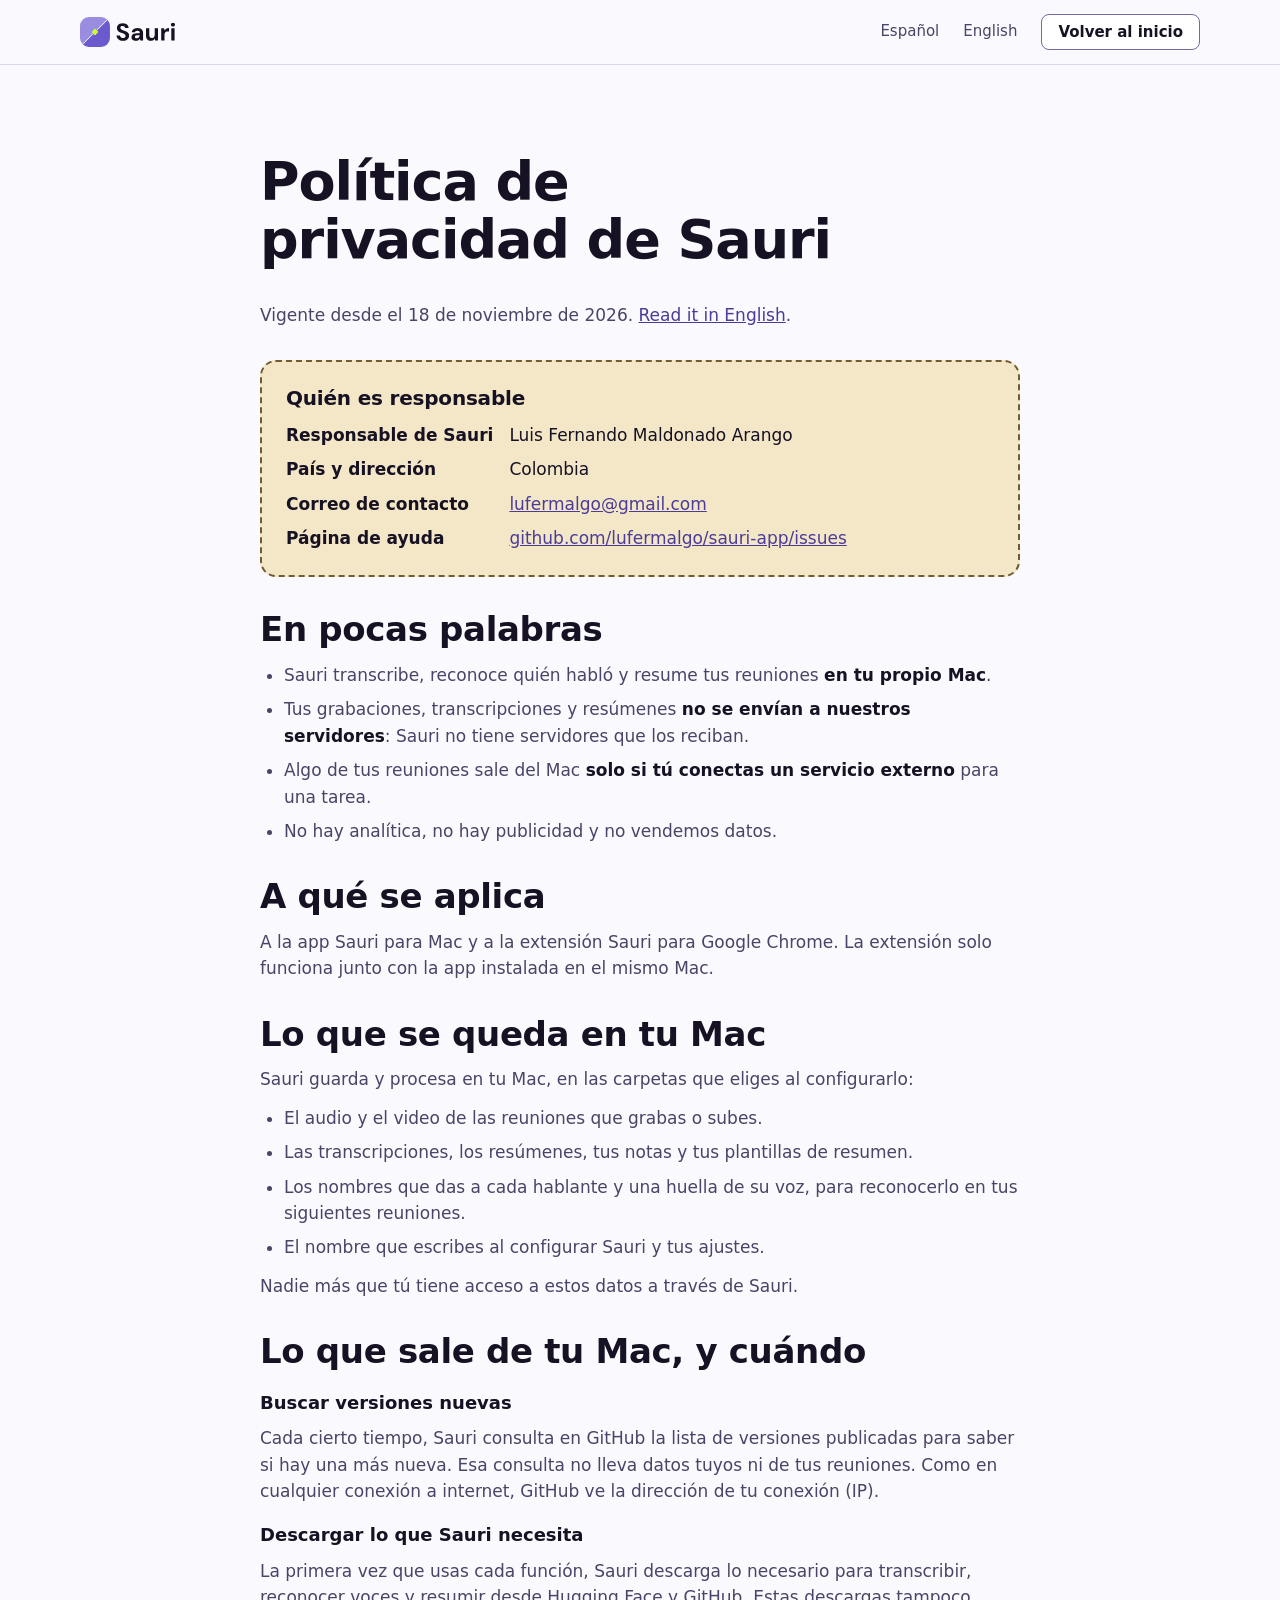
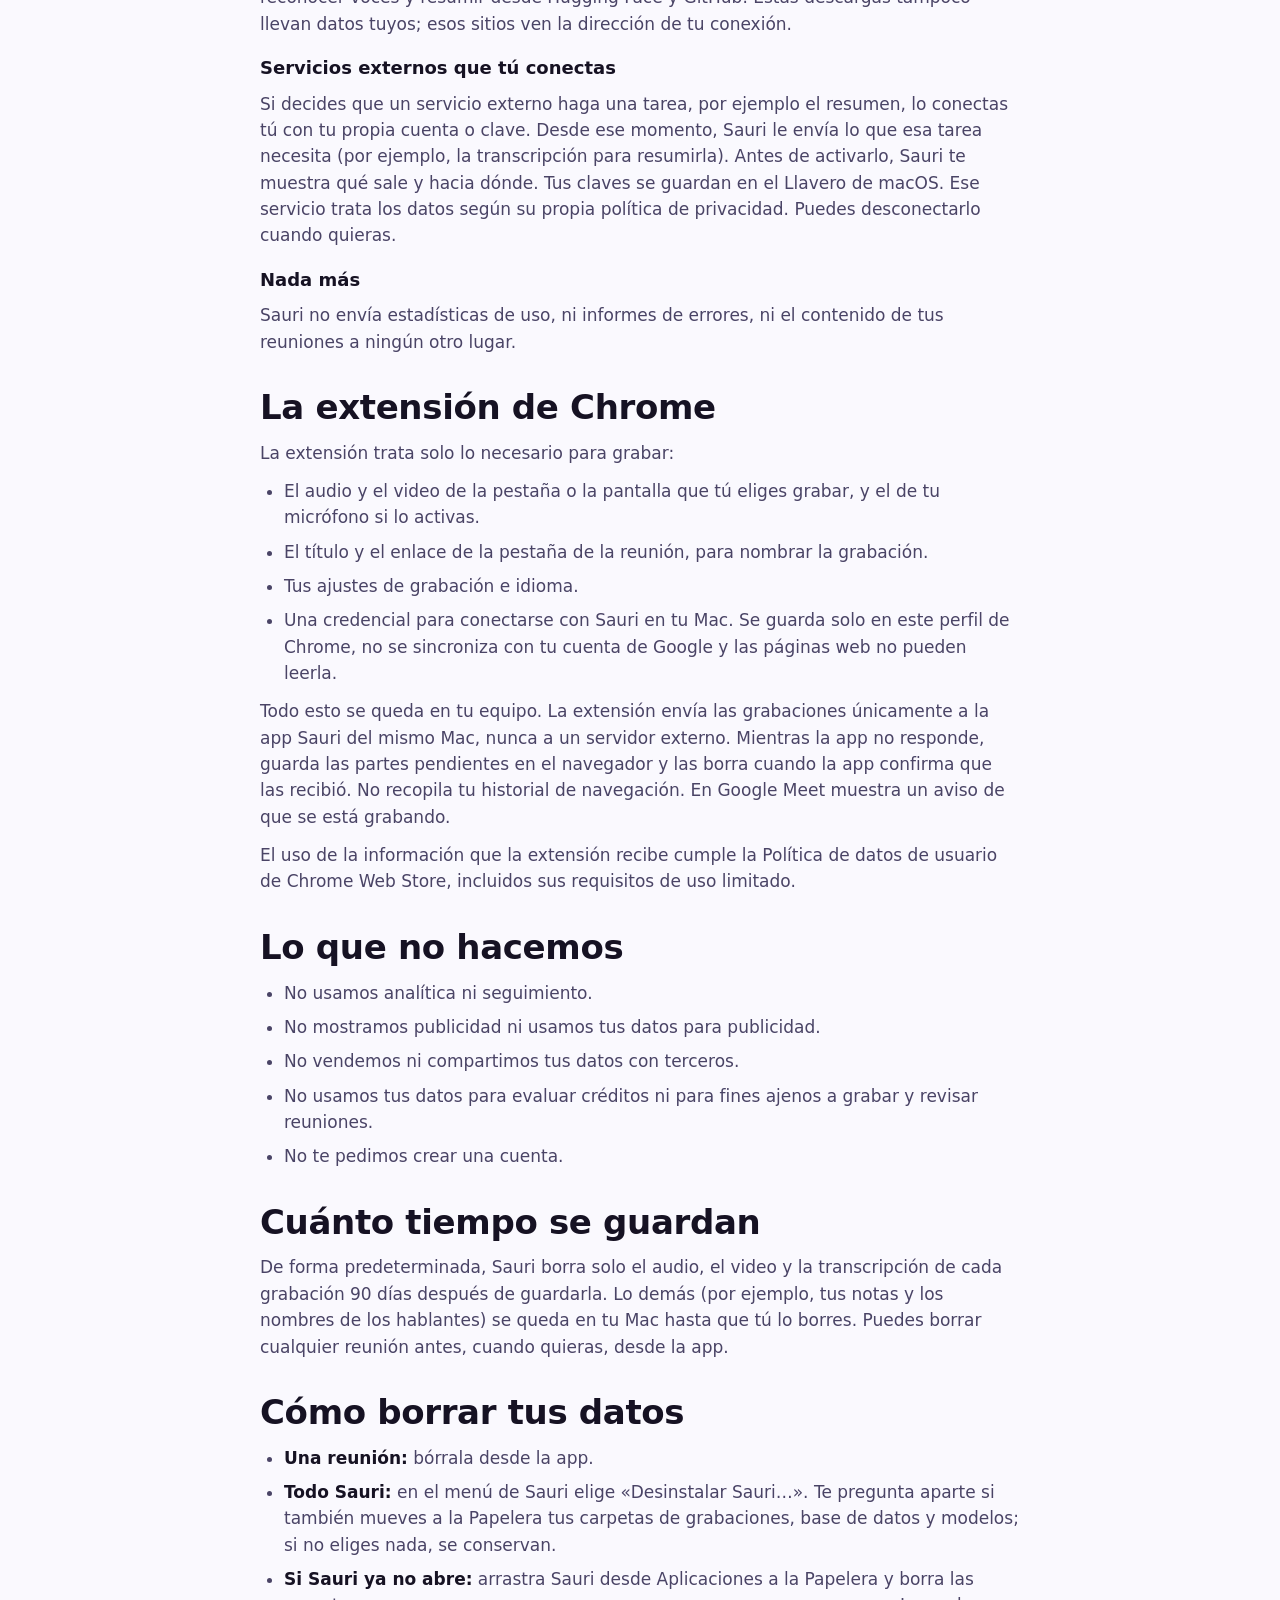
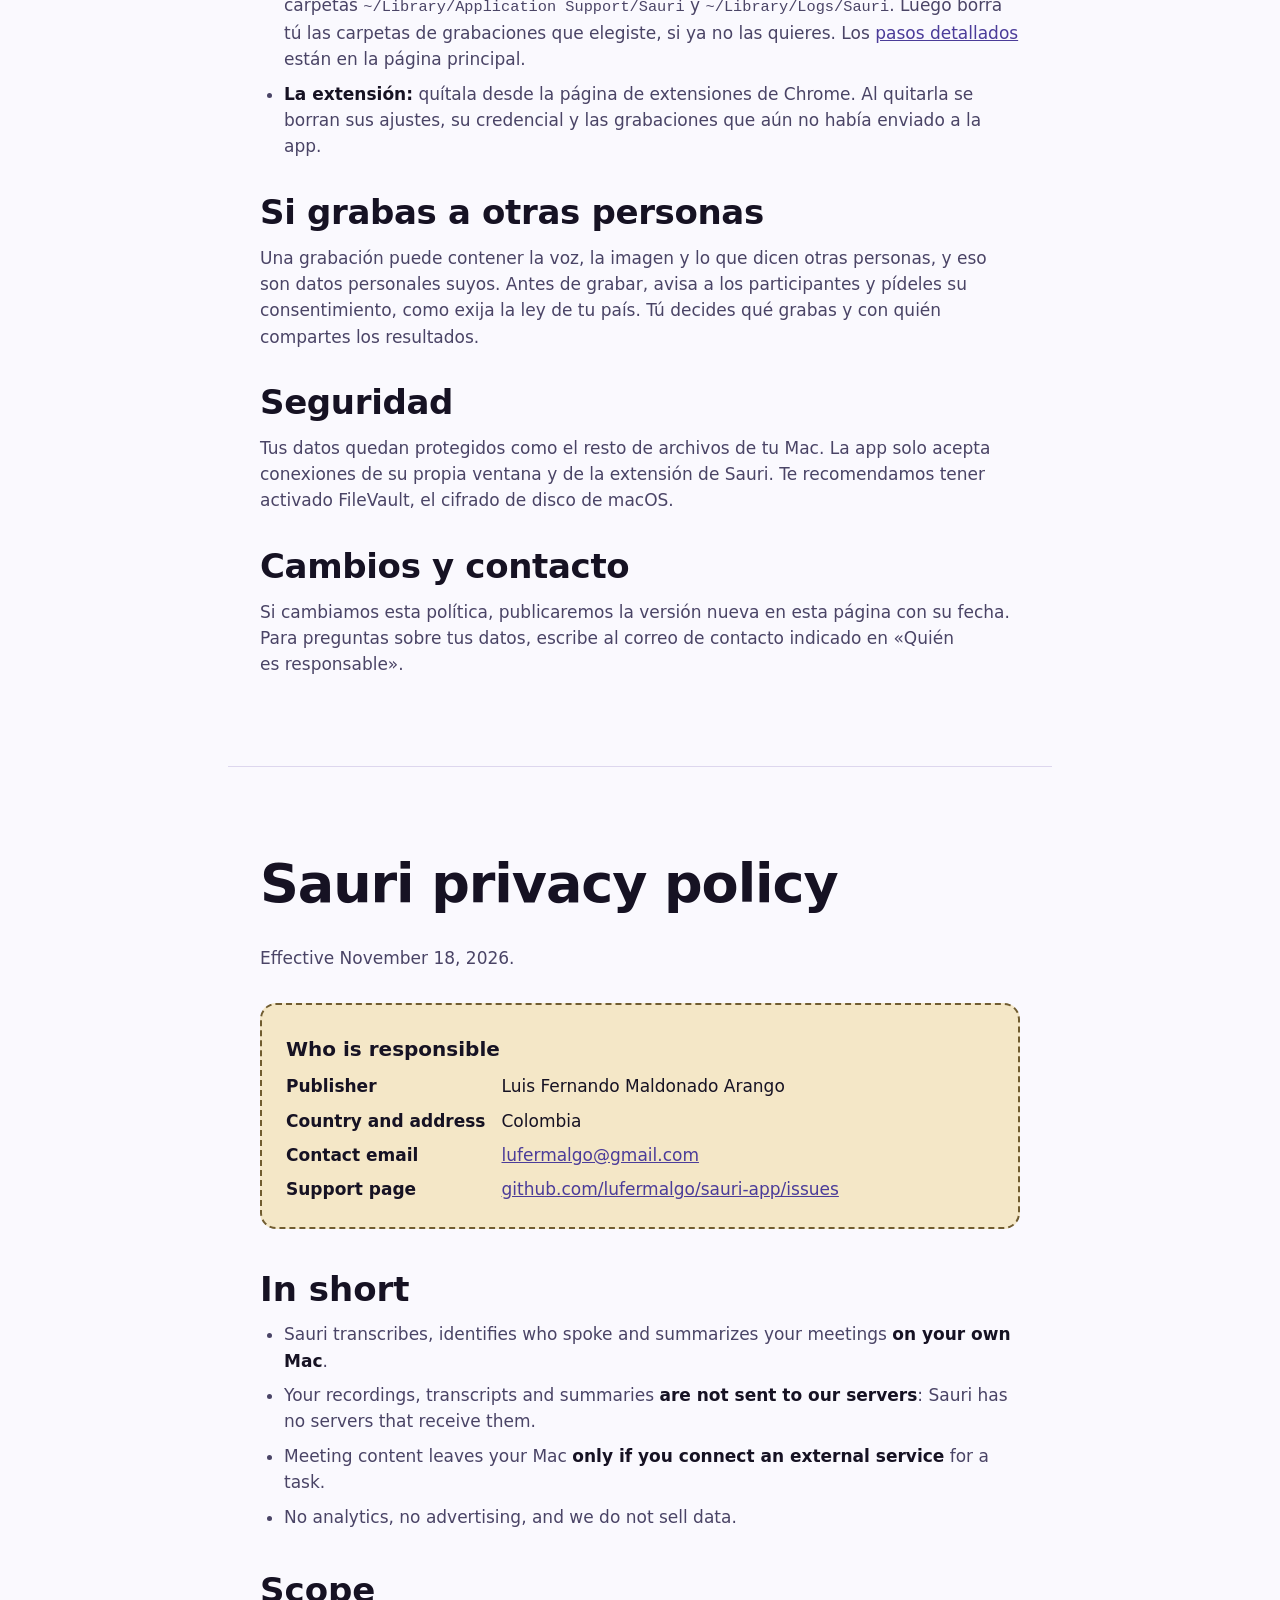
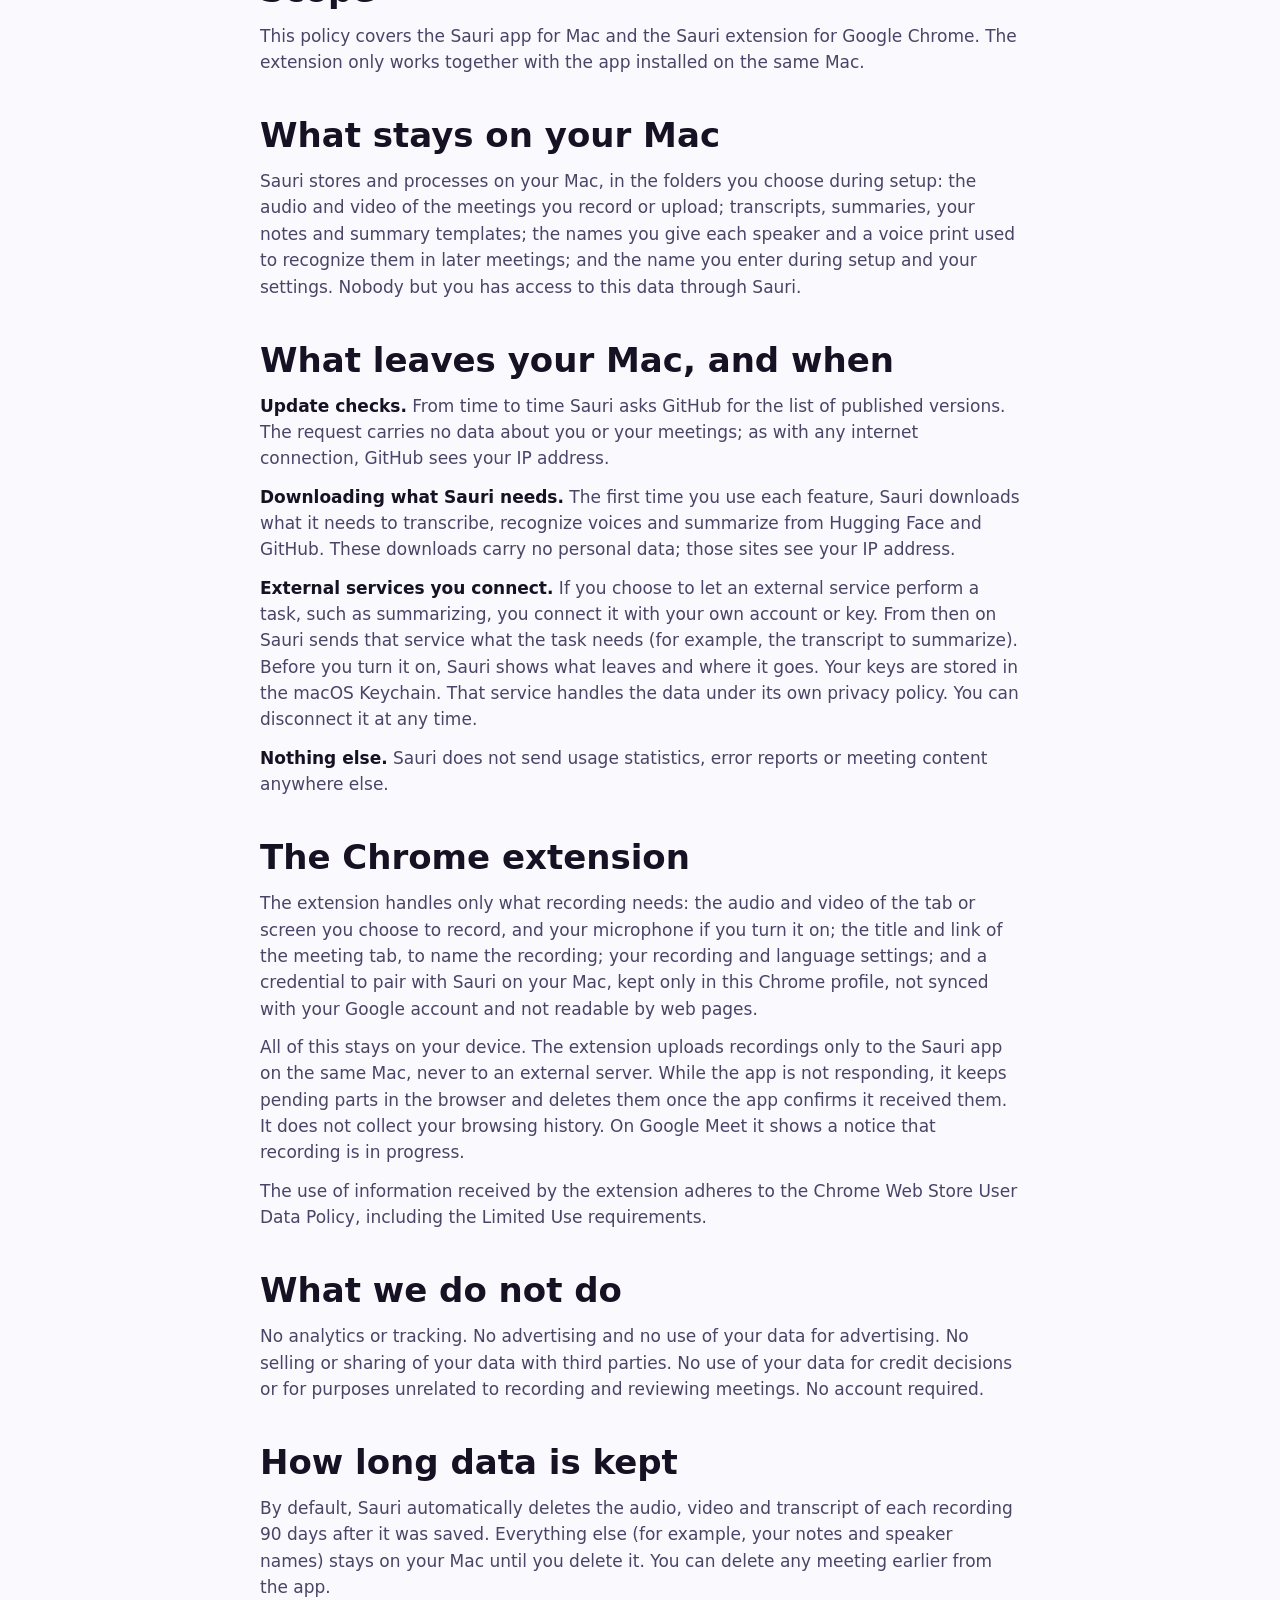
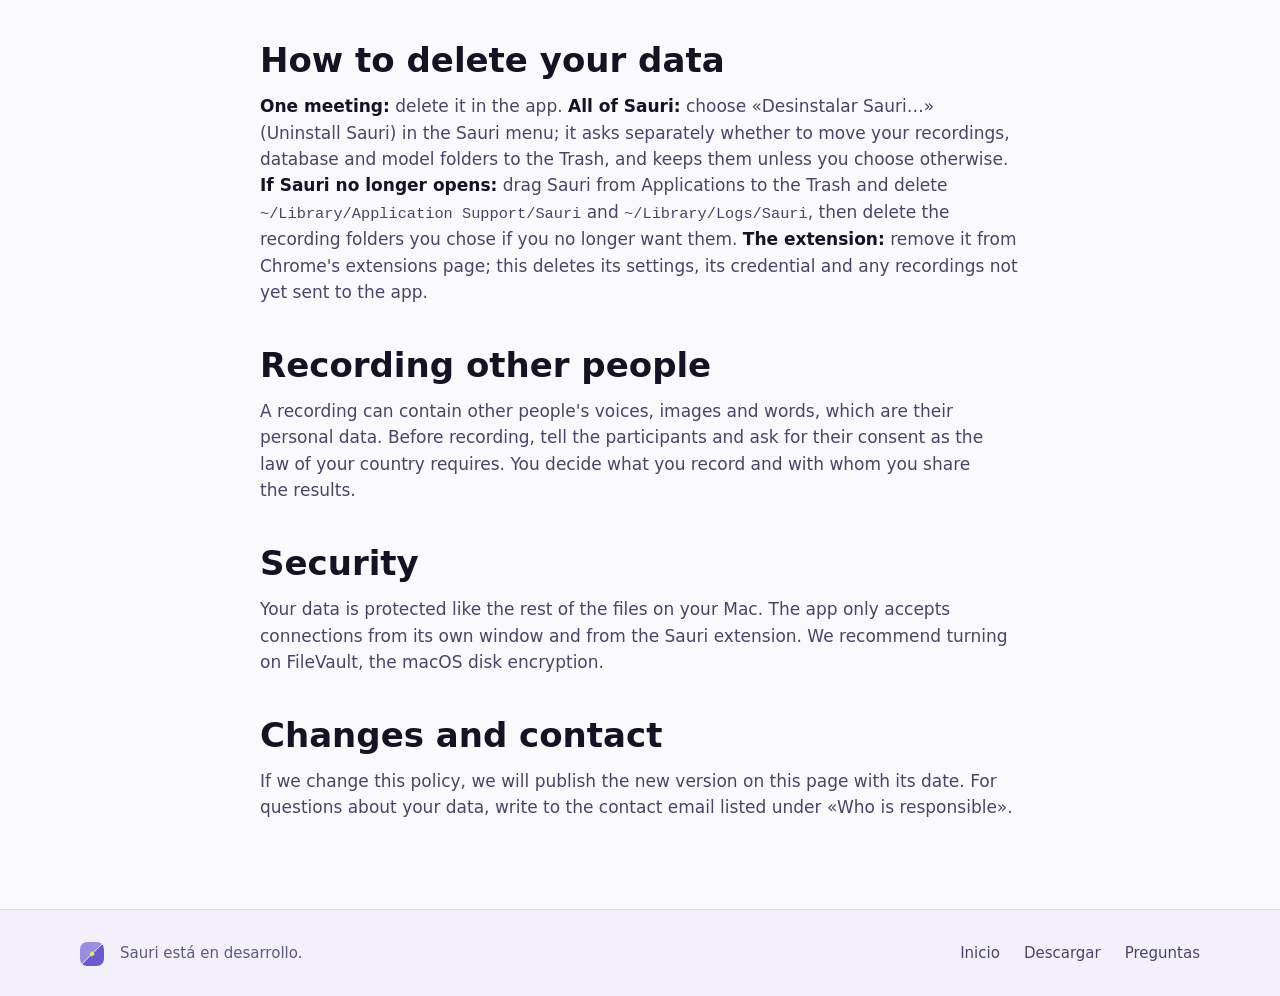
==== privacidad.html @ 8513f552 "Política de privacidad de Sauri Co-Authored-By: Claude Opus 5.5 <noreply@anthropic.com>" ====
<!doctype html>
<html lang="es">
<head>
  <meta charset="utf-8">
  <meta name="viewport" content="width=device-width, initial-scale=1">
  <title>Política de privacidad · Sauri</title>
  <meta name="description" content="Qué datos trata Sauri, la app para Mac y su extensión de Chrome, qué se queda en tu Mac y qué sale solo cuando tú lo decides.">
  <meta name="color-scheme" content="light dark">
  <link rel="icon" type="image/svg+xml" href="assets/brand/sauri-isotype-small.svg">
  <link rel="apple-touch-icon" href="assets/brand/apple-touch-icon.png">
  <link rel="stylesheet" href="tokens.css">
  <link rel="stylesheet" href="styles.css">
</head>
<body>
  <a class="skip-link" href="#contenido">Saltar al contenido</a>

  <header class="site-header">
    <div class="container site-header__inner">
      <a class="brand" href="https://github.com/lufermalgo/sauri-app" aria-label="Sauri, ir al inicio">
        <picture>
          <source srcset="assets/brand/sauri-logo-dark.svg" media="(prefers-color-scheme: dark)">
          <img src="assets/brand/sauri-logo.svg" alt="" width="96" height="30">
        </picture>
      </a>
      <nav class="site-nav" aria-label="Secciones">
        <a href="#es">Español</a>
        <a href="#en" hreflang="en" lang="en">English</a>
      </nav>
      <a class="button button--secondary button--sm" href="https://github.com/lufermalgo/sauri-app">Volver al inicio</a>
    </div>
  </header>

  <main id="contenido" class="policy">
    <article class="container policy__inner" id="es" aria-labelledby="policy-title">
      <h1 id="policy-title">Política de privacidad de Sauri</h1>
      <p class="policy__date">Vigente desde el 18 de noviembre de 2026. <a href="#en" hreflang="en" lang="en">Read it in English</a>.</p>

      <section class="policy__publisher" aria-labelledby="publisher-title">
        <h2 id="publisher-title">Quién es responsable</h2>
        <dl>
          <dt>Responsable de Sauri</dt><dd>Luis Fernando Maldonado Arango</dd>
          <dt>País y dirección</dt><dd>Colombia</dd>
          <dt>Correo de contacto</dt><dd><a href="mailto:lufermalgo@gmail.com">lufermalgo@gmail.com</a></dd>
          <dt>Página de ayuda</dt><dd><a href="https://github.com/lufermalgo/sauri-app/issues">github.com/lufermalgo/sauri-app/issues</a></dd>
        </dl>
      </section>

      <section aria-labelledby="es-resumen">
        <h2 id="es-resumen">En pocas palabras</h2>
        <ul>
          <li>Sauri transcribe, reconoce quién habló y resume tus reuniones <strong>en tu propio Mac</strong>.</li>
          <li>Tus grabaciones, transcripciones y resúmenes <strong>no se envían a nuestros servidores</strong>: Sauri no tiene servidores que los reciban.</li>
          <li>Algo de tus reuniones sale del Mac <strong>solo si tú conectas un servicio externo</strong> para una tarea.</li>
          <li>No hay analítica, no hay publicidad y no vendemos datos.</li>
        </ul>
      </section>

      <section aria-labelledby="es-alcance">
        <h2 id="es-alcance">A qué se aplica</h2>
        <p>A la app Sauri para Mac y a la extensión Sauri para Google Chrome. La extensión solo funciona junto con la app instalada en el mismo Mac.</p>
      </section>

      <section aria-labelledby="es-mac">
        <h2 id="es-mac">Lo que se queda en tu Mac</h2>
        <p>Sauri guarda y procesa en tu Mac, en las carpetas que eliges al configurarlo:</p>
        <ul>
          <li>El audio y el video de las reuniones que grabas o subes.</li>
          <li>Las transcripciones, los resúmenes, tus notas y tus plantillas de resumen.</li>
          <li>Los nombres que das a cada hablante y una huella de su voz, para reconocerlo en tus siguientes reuniones.</li>
          <li>El nombre que escribes al configurar Sauri y tus ajustes.</li>
        </ul>
        <p>Nadie más que tú tiene acceso a estos datos a través de Sauri.</p>
      </section>

      <section aria-labelledby="es-sale">
        <h2 id="es-sale">Lo que sale de tu Mac, y cuándo</h2>
        <h3>Buscar versiones nuevas</h3>
        <p>Cada cierto tiempo, Sauri consulta en GitHub la lista de versiones publicadas para saber si hay una más nueva. Esa consulta no lleva datos tuyos ni de tus reuniones. Como en cualquier conexión a internet, GitHub ve la dirección de tu conexión (IP).</p>
        <h3>Descargar lo que Sauri necesita</h3>
        <p>La primera vez que usas cada función, Sauri descarga lo necesario para transcribir, reconocer voces y resumir desde Hugging Face y GitHub. Estas descargas tampoco llevan datos tuyos; esos sitios ven la dirección de tu conexión.</p>
        <h3>Servicios externos que tú conectas</h3>
        <p>Si decides que un servicio externo haga una tarea, por ejemplo el resumen, lo conectas tú con tu propia cuenta o clave. Desde ese momento, Sauri le envía lo que esa tarea necesita (por ejemplo, la transcripción para resumirla). Antes de activarlo, Sauri te muestra qué sale y hacia dónde. Tus claves se guardan en el Llavero de macOS. Ese servicio trata los datos según su propia política de privacidad. Puedes desconectarlo cuando quieras.</p>
        <h3>Nada más</h3>
        <p>Sauri no envía estadísticas de uso, ni informes de errores, ni el contenido de tus reuniones a ningún otro lugar.</p>
      </section>

      <section aria-labelledby="es-extension">
        <h2 id="es-extension">La extensión de Chrome</h2>
        <p>La extensión trata solo lo necesario para grabar:</p>
        <ul>
          <li>El audio y el video de la pestaña o la pantalla que tú eliges grabar, y el de tu micrófono si lo activas.</li>
          <li>El título y el enlace de la pestaña de la reunión, para nombrar la grabación.</li>
          <li>Tus ajustes de grabación e idioma.</li>
          <li>Una credencial para conectarse con Sauri en tu Mac. Se guarda solo en este perfil de Chrome, no se sincroniza con tu cuenta de Google y las páginas web no pueden leerla.</li>
        </ul>
        <p>Todo esto se queda en tu equipo. La extensión envía las grabaciones únicamente a la app Sauri del mismo Mac, nunca a un servidor externo. Mientras la app no responde, guarda las partes pendientes en el navegador y las borra cuando la app confirma que las recibió. No recopila tu historial de navegación. En Google Meet muestra un aviso de que se está grabando.</p>
        <p>El uso de la información que la extensión recibe cumple la Política de datos de usuario de Chrome Web Store, incluidos sus requisitos de uso limitado.</p>
      </section>

      <section aria-labelledby="es-no">
        <h2 id="es-no">Lo que no hacemos</h2>
        <ul>
          <li>No usamos analítica ni seguimiento.</li>
          <li>No mostramos publicidad ni usamos tus datos para publicidad.</li>
          <li>No vendemos ni compartimos tus datos con terceros.</li>
          <li>No usamos tus datos para evaluar créditos ni para fines ajenos a grabar y revisar reuniones.</li>
          <li>No te pedimos crear una cuenta.</li>
        </ul>
      </section>

      <section aria-labelledby="es-tiempo">
        <h2 id="es-tiempo">Cuánto tiempo se guardan</h2>
        <p>De forma predeterminada, Sauri borra solo el audio, el video y la transcripción de cada grabación 90 días después de guardarla. Lo demás (por ejemplo, tus notas y los nombres de los hablantes) se queda en tu Mac hasta que tú lo borres. Puedes borrar cualquier reunión antes, cuando quieras, desde la app.</p>
      </section>

      <section aria-labelledby="es-borrar">
        <h2 id="es-borrar">Cómo borrar tus datos</h2>
        <ul>
          <li><strong>Una reunión:</strong> bórrala desde la app.</li>
          <li><strong>Todo Sauri:</strong> en el menú de Sauri elige «Desinstalar Sauri…». Te pregunta aparte si también mueves a la Papelera tus carpetas de grabaciones, base de datos y modelos; si no eliges nada, se conservan.</li>
          <li><strong>Si Sauri ya no abre:</strong> arrastra Sauri desde Aplicaciones a la Papelera y borra las carpetas <code>~/Library/Application Support/Sauri</code> y <code>~/Library/Logs/Sauri</code>. Luego borra tú las carpetas de grabaciones que elegiste, si ya no las quieres. Los <a href="https://github.com/lufermalgo/sauri-app">pasos detallados</a> están en la página principal.</li>
          <li><strong>La extensión:</strong> quítala desde la página de extensiones de Chrome. Al quitarla se borran sus ajustes, su credencial y las grabaciones que aún no había enviado a la app.</li>
        </ul>
      </section>

      <section aria-labelledby="es-otros">
        <h2 id="es-otros">Si grabas a otras personas</h2>
        <p>Una grabación puede contener la voz, la imagen y lo que dicen otras personas, y eso son datos personales suyos. Antes de grabar, avisa a los participantes y pídeles su consentimiento, como exija la ley de tu país. Tú decides qué grabas y con quién compartes los resultados.</p>
      </section>

      <section aria-labelledby="es-seguridad">
        <h2 id="es-seguridad">Seguridad</h2>
        <p>Tus datos quedan protegidos como el resto de archivos de tu Mac. La app solo acepta conexiones de su propia ventana y de la extensión de Sauri. Te recomendamos tener activado FileVault, el cifrado de disco de macOS.</p>
      </section>

      <section aria-labelledby="es-cambios">
        <h2 id="es-cambios">Cambios y contacto</h2>
        <p>Si cambiamos esta política, publicaremos la versión nueva en esta página con su fecha. Para preguntas sobre tus datos, escribe al correo de contacto indicado en «Quién es responsable».</p>
      </section>
    </article>

    <article class="container policy__inner policy__inner--en" id="en" lang="en" aria-labelledby="policy-title-en">
      <h2 id="policy-title-en" class="policy__h1">Sauri privacy policy</h2>
      <p class="policy__date">Effective November 18, 2026.</p>

      <section class="policy__publisher" aria-labelledby="publisher-title-en">
        <h3 id="publisher-title-en">Who is responsible</h3>
        <dl>
          <dt>Publisher</dt><dd>Luis Fernando Maldonado Arango</dd>
          <dt>Country and address</dt><dd>Colombia</dd>
          <dt>Contact email</dt><dd><a href="mailto:lufermalgo@gmail.com">lufermalgo@gmail.com</a></dd>
          <dt>Support page</dt><dd><a href="https://github.com/lufermalgo/sauri-app/issues">github.com/lufermalgo/sauri-app/issues</a></dd>
        </dl>
      </section>

      <section aria-labelledby="en-summary">
        <h3 id="en-summary">In short</h3>
        <ul>
          <li>Sauri transcribes, identifies who spoke and summarizes your meetings <strong>on your own Mac</strong>.</li>
          <li>Your recordings, transcripts and summaries <strong>are not sent to our servers</strong>: Sauri has no servers that receive them.</li>
          <li>Meeting content leaves your Mac <strong>only if you connect an external service</strong> for a task.</li>
          <li>No analytics, no advertising, and we do not sell data.</li>
        </ul>
      </section>

      <section aria-labelledby="en-scope">
        <h3 id="en-scope">Scope</h3>
        <p>This policy covers the Sauri app for Mac and the Sauri extension for Google Chrome. The extension only works together with the app installed on the same Mac.</p>
      </section>

      <section aria-labelledby="en-mac">
        <h3 id="en-mac">What stays on your Mac</h3>
        <p>Sauri stores and processes on your Mac, in the folders you choose during setup: the audio and video of the meetings you record or upload; transcripts, summaries, your notes and summary templates; the names you give each speaker and a voice print used to recognize them in later meetings; and the name you enter during setup and your settings. Nobody but you has access to this data through Sauri.</p>
      </section>

      <section aria-labelledby="en-leaves">
        <h3 id="en-leaves">What leaves your Mac, and when</h3>
        <p><strong>Update checks.</strong> From time to time Sauri asks GitHub for the list of published versions. The request carries no data about you or your meetings; as with any internet connection, GitHub sees your IP address.</p>
        <p><strong>Downloading what Sauri needs.</strong> The first time you use each feature, Sauri downloads what it needs to transcribe, recognize voices and summarize from Hugging Face and GitHub. These downloads carry no personal data; those sites see your IP address.</p>
        <p><strong>External services you connect.</strong> If you choose to let an external service perform a task, such as summarizing, you connect it with your own account or key. From then on Sauri sends that service what the task needs (for example, the transcript to summarize). Before you turn it on, Sauri shows what leaves and where it goes. Your keys are stored in the macOS Keychain. That service handles the data under its own privacy policy. You can disconnect it at any time.</p>
        <p><strong>Nothing else.</strong> Sauri does not send usage statistics, error reports or meeting content anywhere else.</p>
      </section>

      <section aria-labelledby="en-extension">
        <h3 id="en-extension">The Chrome extension</h3>
        <p>The extension handles only what recording needs: the audio and video of the tab or screen you choose to record, and your microphone if you turn it on; the title and link of the meeting tab, to name the recording; your recording and language settings; and a credential to pair with Sauri on your Mac, kept only in this Chrome profile, not synced with your Google account and not readable by web pages.</p>
        <p>All of this stays on your device. The extension uploads recordings only to the Sauri app on the same Mac, never to an external server. While the app is not responding, it keeps pending parts in the browser and deletes them once the app confirms it received them. It does not collect your browsing history. On Google Meet it shows a notice that recording is in progress.</p>
        <p>The use of information received by the extension adheres to the Chrome Web Store User Data Policy, including the Limited Use requirements.</p>
      </section>

      <section aria-labelledby="en-not">
        <h3 id="en-not">What we do not do</h3>
        <p>No analytics or tracking. No advertising and no use of your data for advertising. No selling or sharing of your data with third parties. No use of your data for credit decisions or for purposes unrelated to recording and reviewing meetings. No account required.</p>
      </section>

      <section aria-labelledby="en-retention">
        <h3 id="en-retention">How long data is kept</h3>
        <p>By default, Sauri automatically deletes the audio, video and transcript of each recording 90 days after it was saved. Everything else (for example, your notes and speaker names) stays on your Mac until you delete it. You can delete any meeting earlier from the app.</p>
      </section>

      <section aria-labelledby="en-delete">
        <h3 id="en-delete">How to delete your data</h3>
        <p><strong>One meeting:</strong> delete it in the app. <strong>All of Sauri:</strong> choose «Desinstalar Sauri…» (Uninstall Sauri) in the Sauri menu; it asks separately whether to move your recordings, database and model folders to the Trash, and keeps them unless you choose otherwise. <strong>If Sauri no longer opens:</strong> drag Sauri from Applications to the Trash and delete <code>~/Library/Application Support/Sauri</code> and <code>~/Library/Logs/Sauri</code>, then delete the recording folders you chose if you no longer want them. <strong>The extension:</strong> remove it from Chrome's extensions page; this deletes its settings, its credential and any recordings not yet sent to the app.</p>
      </section>

      <section aria-labelledby="en-others">
        <h3 id="en-others">Recording other people</h3>
        <p>A recording can contain other people's voices, images and words, which are their personal data. Before recording, tell the participants and ask for their consent as the law of your country requires. You decide what you record and with whom you share the results.</p>
      </section>

      <section aria-labelledby="en-security">
        <h3 id="en-security">Security</h3>
        <p>Your data is protected like the rest of the files on your Mac. The app only accepts connections from its own window and from the Sauri extension. We recommend turning on FileVault, the macOS disk encryption.</p>
      </section>

      <section aria-labelledby="en-changes">
        <h3 id="en-changes">Changes and contact</h3>
        <p>If we change this policy, we will publish the new version on this page with its date. For questions about your data, write to the contact email listed under «Who is responsible».</p>
      </section>
    </article>
  </main>

  <footer class="site-footer">
    <div class="container site-footer__inner">
      <img class="site-footer__mark" src="assets/brand/sauri-isotype.svg" alt="" width="24" height="24">
      <p>Sauri está en desarrollo.</p>
      <nav aria-label="Pie de página">
        <a href="https://github.com/lufermalgo/sauri-app">Inicio</a>
        <a href="https://github.com/lufermalgo/sauri-app">Descargar</a>
        <a href="https://github.com/lufermalgo/sauri-app">Preguntas</a>
      </nav>
    </div>
  </footer>
</body>
</html>
---- tokens.css ----
/*
 * Sauri design tokens (portal). Contract and rationale: DESIGN.md at the repo root.
 *
 * Every color is declared once as light-dark(<light>, <dark>). The theme follows
 * prefers-color-scheme and can be forced with data-theme="light|dark" on <html>.
 * The palette block is mirrored in extension/src/core/design/tokens.css; both files
 * are checked against the DESIGN.md table by tokens.test.ts.
 */
:root,
:host {
  color-scheme: light dark;

  /* Surfaces */
  --ds-bg: light-dark(#faf9fe, #161223);
  --ds-surface: light-dark(#ffffff, #1f1a33);
  --ds-surface-raised: light-dark(#ffffff, #2a2342);
  --ds-sidebar: light-dark(#f3f0fb, #1b162b);
  --ds-fill: light-dark(#efebfa, #262040);
  --ds-fill-hover: light-dark(#e6e0f7, #30294f);
  --ds-fill-strong: light-dark(#dcd4f2, #3a325c);

  /* Text and lines */
  --ds-fg: light-dark(#161223, #eeeaf8);
  --ds-fg-muted: light-dark(#4a4466, #b9b2d6);
  --ds-fg-subtle: light-dark(#5e5880, #a9a1cc);
  --ds-border: light-dark(#ddd7ee, #3a3158);
  --ds-border-strong: light-dark(#7468a8, #8a7fc0);

  /* Primary action and accent (lavender); spark is volt, only over nav-bg and dark surfaces */
  --ds-accent: light-dark(#5b4bae, #6a5acd);
  --ds-accent-hover: light-dark(#4b3c99, #5b4bae);
  --ds-accent-fg: light-dark(#ffffff, #ffffff);
  --ds-accent-text: light-dark(#4b3c99, #b3a8f2);
  --ds-accent-soft: light-dark(#efebfb, #2a2342);
  --ds-accent-soft-fg: light-dark(#3f3480, #dcd6f7);
  --ds-accent-muted: light-dark(#9a8ce0, #6a5acd);
  --ds-accent-line: light-dark(#5b4bae, #9a8ce0);
  --ds-focus: light-dark(#5b4bae, #c6ff24);
  --ds-spark: light-dark(#c6ff24, #c6ff24);
  --ds-on-spark: light-dark(#161223, #161223);

  /* Navigation panel: indigo in both themes */
  --ds-nav-bg: light-dark(#161223, #100d1c);
  --ds-nav-fg: light-dark(#b9b2d6, #b9b2d6);
  --ds-nav-fg-strong: light-dark(#ffffff, #ffffff);
  --ds-nav-active-bg: light-dark(#2a2342, #1f1a33);

  /* Status */
  --ds-warning: light-dark(#705c30, #d9bd7a);
  --ds-warning-soft: light-dark(#f4e7c7, #3a3220);
  --ds-warning-soft-fg: light-dark(#4d3f1c, #f0e0b4);
  --ds-danger: light-dark(#b83230, #c9433f);
  --ds-danger-hover: light-dark(#9d2a28, #b23a37);
  --ds-danger-fg: light-dark(#ffffff, #ffffff);
  --ds-danger-text: light-dark(#b83230, #ff9d97);
  --ds-danger-soft: light-dark(#fce8e6, #43211f);
  --ds-danger-soft-fg: light-dark(#690005, #ffc9c4);
  --ds-recording: light-dark(#b83230, #f2736d);
  --ds-highlight: light-dark(#eae4fb, #3a2f6b);
  --ds-success: light-dark(#3b6a49, #8fc29d);
  --ds-success-soft: light-dark(#c8e8d0, #243d2c);
  --ds-success-soft-fg: light-dark(#1f4a2d, #bfe6cb);

  /* Speakers: fills and text colors share one value per theme */
  --ds-on-speaker: light-dark(#ffffff, #10201a);
  --ds-speaker-1: light-dark(#4a7c59, #7fb58f);
  --ds-speaker-2: light-dark(#9a5b2e, #d4955f);
  --ds-speaker-3: light-dark(#3f6a8a, #7fb0d4);
  --ds-speaker-4: light-dark(#7a4f7f, #c395c8);
  --ds-speaker-5: light-dark(#8a6d1f, #cfae55);
  --ds-speaker-6: light-dark(#2f7a74, #63bdb5);
  --ds-speaker-unresolved: light-dark(#74796e, #a3a89b);

  /* Scrims and elevation: only controls, menus and dialogs lift off the page */
  --ds-scrim: light-dark(rgb(46 50 48 / 0.45), rgb(0 0 0 / 0.62));
  --ds-scrim-strong: light-dark(rgb(32 36 33 / 0.78), rgb(0 0 0 / 0.8));
  --ds-on-scrim: #ffffff;
  --ds-shadow-sm: 0 1px 2px light-dark(rgb(46 50 48 / 0.12), rgb(0 0 0 / 0.5));
  --ds-shadow-md: 0 1px 3px light-dark(rgb(46 50 48 / 0.12), rgb(0 0 0 / 0.5)),
    0 8px 24px light-dark(rgb(46 50 48 / 0.12), rgb(0 0 0 / 0.5));

  /* Typography */
  --ds-font-sans: system-ui, -apple-system, "Segoe UI", Roboto, "Helvetica Neue", Arial, sans-serif;
  --ds-font-mono: ui-monospace, "SF Mono", Menlo, Consolas, monospace;
  --ds-text-2xs: 11px;
  --ds-text-xs: 12px;
  --ds-text-sm: 13px;
  --ds-text-md: 14px;
  --ds-text-base: 14px;
  --ds-text-lg: 15px;
  --ds-text-xl: 16px;
  --ds-text-2xl: 20px;
  --ds-leading: 1.45;
  --ds-leading-relaxed: 1.55;
  --ds-weight-regular: 400;
  --ds-weight-medium: 500;
  --ds-weight-semibold: 600;

  /* Spacing, geometry and sizing */
  --ds-space-1: 4px;
  --ds-space-2: 8px;
  --ds-space-3: 12px;
  --ds-space-4: 16px;
  --ds-space-6: 24px;
  --ds-space-8: 32px;
  --ds-radius-xs: 4px;
  --ds-radius-thumb: 6px;
  --ds-radius-sm: 8px;
  --ds-radius-card: 10px;
  --ds-radius-md: 12px;
  --ds-radius-lg: 16px;
  --ds-radius-xl: 20px;
  --ds-radius-pill: 9999px;
  --ds-control-h-sm: 28px;
  --ds-control-h-md: 32px;
  --ds-control-h-lg: 36px;
  --ds-icon-button-sm: 30px;
  --ds-icon-button-md: 32px;
  --ds-target: 32px;
  --ds-icon-xs: 12px;
  --ds-icon-sm: 14px;
  --ds-icon-md: 16px;
  --ds-icon-lg: 18px;

  /* Focus and motion */
  --ds-focus-width: 2px;
  --ds-focus-offset: 2px;
  --ds-duration: 150ms;
  --ds-ease: cubic-bezier(0.2, 0, 0, 1);

  /* Layout: desktop application panes (DESIGN.md 5 and 6) */
  --ds-header-h: 48px;
  --ds-sidebar-w: 220px;
  --ds-rail-w: 60px;
  --ds-nav-row-h: 32px;
  --ds-list-w: 340px;
  --ds-side-w: 380px;
  --ds-z-sticky: 10;
  --ds-z-menu: 20;
}

/* Touch screens get the large target; the desktop scale above stays compact (WCAG 2.2 AA asks 24px). */
@media (pointer: coarse) {
  :root {
    --ds-control-h-sm: 44px;
    --ds-control-h-md: 44px;
    --ds-control-h-lg: 44px;
    --ds-icon-button-sm: 44px;
    --ds-icon-button-md: 44px;
    --ds-nav-row-h: 44px;
    --ds-target: 44px;
  }
}

:root[data-theme="light"] {
  color-scheme: light;
}

:root[data-theme="dark"] {
  color-scheme: dark;
}

@media (prefers-reduced-motion: reduce) {
  :root {
    --ds-duration: 0ms;
  }
}
---- styles.css ----
/*
 * Sauri landing. Colors, fonts, radii, spacing and motion come from tokens.css (a copy of
 * frontend/src/design/tokens.css, the DESIGN.md contract). The landing is a reading page,
 * not the desktop app, so it adds its own type and layout scale here (--lp-*), documented in
 * docs/design/landing.md. No other raw values: components read var(--ds-*) or var(--lp-*).
 * The landing uses the Índigo palette (DESIGN.md 3.1): lavender is the brand and the button
 * color, indigo is text and the dark bands, volt (spark) appears only over indigo. Contrast pairs
 * are documented in docs/design/landing.md.
 */
:root {
  --lp-lav: var(--ds-accent-line);
  --lp-lav-soft: var(--ds-fill-strong);
  --lp-lav-soft-fg: var(--ds-fg);
  --lp-ink: #161223;
  --lp-on-ink: #c6ff24;
  --lp-ink-fg: #eeeaf8;
  --lp-ink-muted: #b9b2d6;
  --lp-spark-hover: #d8ff6b;
  --lp-sun: var(--ds-accent);
  --lp-on-sun: var(--ds-accent-fg);
  --lp-container: 1120px;
  --lp-gutter: 16px;
  --lp-section-y: 88px;
  --lp-text-body: 17px;
  --lp-text-lead: 19px;
  --lp-text-h3: 18px;
  --lp-text-h2: clamp(26px, 2.2vw + 14px, 34px);
  --lp-text-h1: clamp(34px, 3.6vw + 16px, 54px);
  --lp-header-h: 64px;
  --lp-button-h: 44px;
  --lp-button-h-lg: 52px;
}

@media (min-width: 720px) {
  :root { --lp-gutter: 32px; }
}

@media (max-width: 719px) {
  :root { --lp-section-y: 56px; }
}

*, *::before, *::after { box-sizing: border-box; }

html { scroll-behavior: smooth; scroll-padding-top: calc(var(--lp-header-h) + var(--ds-space-4)); }
@media (prefers-reduced-motion: reduce) { html { scroll-behavior: auto; } }

body {
  margin: 0;
  background: var(--ds-bg);
  color: var(--ds-fg);
  font-family: var(--ds-font-sans);
  font-size: var(--lp-text-body);
  line-height: var(--ds-leading-relaxed);
  -webkit-font-smoothing: antialiased;
}

img, video { display: block; max-width: 100%; height: auto; }

h1, h2, h3 { margin: 0; font-weight: 600; line-height: 1.2; text-wrap: balance; }
h1 { font-size: var(--lp-text-h1); letter-spacing: -0.02em; line-height: 1.08; }
h2 { font-size: var(--lp-text-h2); letter-spacing: -0.01em; }
h3 { font-size: var(--lp-text-h3); }
p { margin: 0; text-wrap: pretty; }

a { color: var(--ds-accent-text); }
a:focus-visible, button:focus-visible, summary:focus-visible {
  outline: var(--ds-focus-width) solid var(--ds-focus);
  outline-offset: var(--ds-focus-offset);
  border-radius: var(--ds-radius-sm);
}

.container { width: 100%; max-width: calc(var(--lp-container) + 2 * var(--lp-gutter)); margin-inline: auto; padding-inline: var(--lp-gutter); }

.skip-link {
  position: absolute; left: var(--ds-space-4); top: -100px; z-index: var(--ds-z-menu);
  padding: var(--ds-space-2) var(--ds-space-4); background: var(--ds-surface-raised); color: var(--ds-fg);
  border: 1px solid var(--ds-border-strong); border-radius: var(--ds-radius-sm);
}
.skip-link:focus { top: var(--ds-space-3); }

/* Header */
.site-header {
  position: sticky; top: 0; z-index: var(--ds-z-sticky);
  background: var(--ds-bg);
  border-bottom: 1px solid var(--ds-border);
}
.site-header__inner { display: flex; align-items: center; gap: var(--ds-space-6); min-height: var(--lp-header-h); }
.brand { display: inline-flex; flex: none; }
.brand img { height: 30px; width: auto; }
.site-nav { display: flex; gap: var(--ds-space-6); margin-inline-start: auto; }
.site-nav a, .site-footer nav a { color: var(--ds-fg-muted); text-decoration: none; font-size: var(--ds-text-lg); font-weight: 500; }
.site-nav a:hover, .site-footer nav a:hover { color: var(--ds-fg); text-decoration: underline; text-underline-offset: 4px; }
/* The hero download link stands in for the nav, which is hidden on narrow screens. */
.button.hero__download { display: none; }
@media (max-width: 719px) {
  .site-nav { display: none; }
  .button.hero__download { display: inline-flex; }
  .site-header__inner > .button { margin-inline-start: auto; }
}

/* Buttons: one primary per group (DESIGN.md 1) */
.button {
  display: inline-flex; align-items: center; justify-content: center;
  min-height: var(--lp-button-h); padding: 0 var(--ds-space-6);
  border-radius: var(--ds-radius-sm); border: 1px solid transparent;
  font: 600 var(--ds-text-xl) / 1 var(--ds-font-sans); text-decoration: none; white-space: nowrap;
  transition: background-color var(--ds-duration) var(--ds-ease), border-color var(--ds-duration) var(--ds-ease);
}
.button--primary { background: var(--ds-accent); color: var(--ds-accent-fg); }
.button--primary:hover { background: var(--ds-accent-hover); }
.button--secondary { background: var(--ds-surface); color: var(--ds-fg); border-color: var(--ds-border-strong); }
.button--secondary:hover { background: var(--ds-fill-hover); }
.button--sm { min-height: var(--ds-control-h-lg); padding: 0 var(--ds-space-4); font-size: var(--ds-text-lg); }
.button--lg { min-height: var(--lp-button-h-lg); padding: 0 var(--ds-space-8); }
@media (pointer: coarse) { .button--sm { min-height: var(--lp-button-h); } }

/* Hero */
.hero { padding-block: calc(var(--lp-section-y) * 0.8) var(--lp-section-y); }
.hero__inner { max-width: 820px; margin-inline: auto; text-align: center; display: grid; justify-items: center; gap: var(--ds-space-6); }
.eyebrow {
  display: inline-flex; align-items: center; gap: var(--ds-space-2);
  padding: var(--ds-space-1) var(--ds-space-3); border-radius: var(--ds-radius-pill);
  background: var(--ds-accent-soft); color: var(--ds-accent-soft-fg);
  font-size: var(--ds-text-md); font-weight: 500;
}
.eyebrow__dot { width: 8px; height: 8px; border-radius: var(--ds-radius-pill); background: var(--ds-accent); }
.lead { font-size: var(--lp-text-lead); color: var(--ds-fg-muted); max-width: 660px; }
.actions { display: flex; flex-wrap: wrap; justify-content: center; gap: var(--ds-space-3); }
.hero-chips { display: flex; flex-wrap: wrap; justify-content: center; gap: var(--ds-space-2); margin: 0; padding: 0; list-style: none; }
.chip { padding: var(--ds-space-1) var(--ds-space-4); border-radius: var(--ds-radius-pill); font-size: var(--ds-text-lg); font-weight: 600; }
.chip--green { background: var(--ds-accent-soft); color: var(--ds-accent-soft-fg); }
.chip--clay { background: var(--lp-lav-soft); color: var(--lp-lav-soft-fg); }
.chip--blue { background: var(--lp-ink); color: var(--lp-on-ink); }
.shot--hero { margin-top: calc(var(--lp-section-y) * 0.6); }

/* Product screenshots: framed like a window, flat (1px border, small shadow only) */
.shot {
  margin: 0; position: relative;
  border: 1px solid var(--ds-border); border-radius: var(--ds-radius-md);
  background: var(--ds-surface); overflow: hidden; box-shadow: var(--ds-shadow-md);
}
.shot-pair { display: grid; gap: var(--ds-space-4); align-items: start; }
@media (min-width: 600px) { .shot-pair { grid-template-columns: repeat(2, minmax(0, 1fr)); } }
.shot--narrow { max-width: 360px; justify-self: center; width: 100%; }

/* Sections */
.section { padding-block: var(--lp-section-y); }
.section--tinted { background: var(--ds-sidebar); border-block: 1px solid var(--ds-border); }
.section__header { max-width: 720px; margin-bottom: calc(var(--lp-section-y) * 0.55); display: grid; gap: var(--ds-space-3); }
.section__label {
  font-size: var(--ds-text-sm); font-weight: 600; letter-spacing: 0.04em; text-transform: uppercase;
  color: var(--ds-accent-text);
}
#funciones .section__label { color: var(--lp-lav); }
.section__intro { font-size: var(--lp-text-lead); color: var(--ds-fg-muted); }

/* Steps */
.steps { list-style: none; margin: 0; padding: 0; display: grid; gap: var(--lp-section-y); }
.step { display: grid; gap: var(--ds-space-8); align-items: center; }
@media (min-width: 900px) {
  .step { grid-template-columns: minmax(0, 5fr) minmax(0, 7fr); gap: 56px; }
  .step:nth-child(even) .step__text { order: 2; }
}
.step__text { display: grid; gap: var(--ds-space-3); max-width: 460px; }
.step__text p { color: var(--ds-fg-muted); }
.step__number {
  display: inline-grid; place-items: center; width: 40px; height: 40px;
  border-radius: var(--ds-radius-pill);
  background: var(--lp-sun); color: var(--lp-on-sun);
  font-weight: 700; font-variant-numeric: tabular-nums;
}
.step:nth-child(2) .step__number { background: var(--lp-lav-soft); color: var(--lp-lav-soft-fg); }
.step:nth-child(3) .step__number { background: var(--lp-ink); color: var(--lp-on-ink); }

/* Features */
.features { display: grid; gap: var(--ds-space-6); }
@media (min-width: 900px) {
  .features { grid-template-columns: 1fr 1fr; }
  .feature--wide { grid-column: 1 / -1; grid-template-columns: minmax(0, 4fr) minmax(0, 8fr); align-items: center; }
}
.feature {
  display: grid; gap: var(--ds-space-4); align-content: start;
  padding: var(--ds-space-6); border: 1px solid var(--ds-border); border-radius: var(--ds-radius-lg);
  background: var(--ds-bg);
}
.feature--wide { background: var(--ds-accent-soft); border-color: transparent; }
.feature--wide p { color: var(--ds-accent-soft-fg); }
.features .feature:nth-of-type(2) { background: var(--lp-lav-soft); border-color: transparent; }
.features .feature:nth-of-type(2) p { color: var(--lp-lav-soft-fg); }
.features .feature:nth-of-type(3) { background: var(--ds-fill); border-color: transparent; }
.features .feature:nth-of-type(3) p { color: var(--ds-fg-muted); }
.feature p { color: var(--ds-fg-muted); }
.feature__text { display: grid; gap: var(--ds-space-3); }
.feature .shot { box-shadow: none; }
.motion-toggle {
  position: absolute; right: var(--ds-space-3); bottom: var(--ds-space-3);
  min-height: var(--ds-control-h-md); padding: 0 var(--ds-space-3);
  border: 1px solid var(--ds-border-strong); border-radius: var(--ds-radius-sm);
  background: var(--ds-surface-raised); color: var(--ds-fg); font: 500 var(--ds-text-sm) var(--ds-font-sans);
  cursor: pointer;
}
@media (pointer: coarse) { .motion-toggle { min-height: var(--lp-button-h); } }
.mini-features {
  list-style: none; margin: var(--ds-space-8) 0 0; padding: 0;
  display: grid; gap: var(--ds-space-6);
}
@media (min-width: 720px) { .mini-features { grid-template-columns: repeat(3, 1fr); } }
.mini-features li { display: grid; gap: var(--ds-space-2); padding-top: var(--ds-space-4); border-top: 3px solid var(--lp-sun); }
.mini-features li:nth-child(2) { border-top-color: var(--lp-lav); }
.mini-features li:nth-child(3) { border-top-color: var(--lp-ink); }
.mini-features h3 { font-size: var(--ds-text-2xl); }
.mini-features p { color: var(--ds-fg-muted); }

/* Privacy */
.privacy { list-style: none; margin: 0; padding: 0; display: grid; gap: var(--ds-space-6); }
@media (min-width: 900px) { .privacy { grid-template-columns: repeat(3, 1fr); } }
.privacy__item {
  display: grid; gap: var(--ds-space-3); align-content: start;
  padding: var(--ds-space-6); border: 1px solid var(--ds-border); border-radius: var(--ds-radius-lg);
  background: var(--ds-surface);
}
.privacy__item p { color: var(--ds-fg-muted); }
.icon {
  box-sizing: content-box; width: 28px; height: 28px; padding: 10px; border-radius: var(--ds-radius-pill);
  fill: none; stroke: var(--lp-on-sun); background: var(--lp-sun);
  stroke-width: 1.75; stroke-linecap: round; stroke-linejoin: round;
}
.privacy__item:nth-child(2) .icon { stroke: var(--lp-lav-soft-fg); background: var(--lp-lav-soft); }
.privacy__item:nth-child(3) .icon { stroke: var(--lp-on-ink); background: var(--lp-ink); }

.privacy__more { margin-top: var(--ds-space-6); font-weight: 600; }

/* Download */
.download { display: grid; gap: var(--ds-space-6); }
@media (min-width: 900px) {
  .download { grid-template-columns: minmax(0, 1fr) minmax(0, 1fr); }
  .download__main { grid-column: 1 / -1; grid-template-columns: minmax(0, 1fr) minmax(0, 1fr); column-gap: var(--ds-space-8); }
  .download__main > * { grid-column: 1; }
  .download__main > .download__aside { grid-column: 2; grid-row: 1 / span 5; align-self: center; }
}
.download__main, .download__card {
  display: grid; gap: var(--ds-space-4); align-content: start; justify-items: start;
  padding: var(--ds-space-6); border: 1px solid var(--ds-border); border-radius: var(--ds-radius-lg);
  background: var(--ds-surface);
}
.download__main { background: var(--lp-ink); border-color: var(--ds-border); padding: var(--ds-space-8) var(--ds-space-6); }
.download__main h3 { color: var(--lp-ink-fg); font-size: var(--lp-text-h2); }
.download__meta, .download__note { color: var(--lp-ink-muted); }
.download__main .button--primary { background: var(--ds-spark); color: var(--ds-on-spark); white-space: normal; text-align: center; }
.download__main .button--primary:hover { background: var(--lp-spark-hover); }
.download__card p { color: var(--ds-fg-muted); }
.download .button { white-space: normal; text-align: center; line-height: 1.25; padding-block: var(--ds-space-2); max-width: 100%; }
.download__sha { color: var(--lp-ink-fg); width: 100%; }
.download__sha summary { cursor: pointer; font-weight: 600; padding-block: var(--ds-space-3); }
.download__aside { justify-self: stretch; display: grid; gap: var(--ds-space-3); padding: var(--ds-space-6); border-radius: var(--ds-radius-md); background: var(--ds-nav-active-bg); }
.download__aside p { color: var(--lp-ink-fg); }
.download__aside a { color: var(--ds-spark); font-weight: 600; }
.download__sha p { color: var(--lp-ink-muted); margin-block: var(--ds-space-2); }
.download__sha code { color: var(--lp-ink-fg); }
.download__hash {
  display: block; padding: var(--ds-space-3); border-radius: var(--ds-radius-sm);
  background: var(--ds-nav-active-bg); font: var(--ds-text-md) / 1.5 var(--ds-font-mono); overflow-wrap: anywhere;
}
.download__main a:focus-visible, .download__sha summary:focus-visible { outline-color: var(--ds-spark); }
.requirements { margin: 0; padding-inline-start: var(--ds-space-6); display: grid; gap: var(--ds-space-2); color: var(--ds-fg-muted); }
.requirements strong { color: var(--ds-fg); font-weight: 600; }
/* A link without a real URL yet: shown, not clickable (release.js enables it from the config block). */
.button[aria-disabled="true"], .download__main .button[aria-disabled="true"] {
  background: var(--ds-fill-strong); color: var(--ds-fg-muted); border-color: transparent; cursor: default;
}
.download__main .button[aria-disabled="true"] { background: var(--ds-nav-active-bg); color: var(--lp-ink-muted); border: 1px dashed var(--lp-ink-muted); }

/* First-open guide */
.sprite { position: absolute; width: 0; height: 0; overflow: hidden; }
.install { list-style: none; margin: 0; padding: 0; display: grid; gap: var(--ds-space-6); }
@media (min-width: 720px) { .install { grid-template-columns: repeat(2, minmax(0, 1fr)); } }
@media (min-width: 1040px) { .install { grid-template-columns: repeat(3, minmax(0, 1fr)); } }
.install__step {
  display: grid; gap: var(--ds-space-4); align-content: start;
  padding: var(--ds-space-4); border: 1px solid var(--ds-border); border-radius: var(--ds-radius-lg); background: var(--ds-surface);
}
.install__text { display: grid; gap: var(--ds-space-2); }
.install__text p { color: var(--ds-fg-muted); }
.install__text .step__number { width: 32px; height: 32px; font-size: var(--ds-text-lg); }
.install__art { width: 100%; height: auto; border-radius: var(--ds-radius-md); background: var(--ds-sidebar); }
.install__art text { font-family: var(--ds-font-sans); }
.art-window { fill: var(--ds-surface); stroke: var(--ds-border-strong); stroke-width: 1; }
.art-backdrop { fill: var(--ds-fill); }
.art-sidebar { fill: var(--ds-sidebar); }
.art-dot { fill: var(--ds-fill-strong); }
.art-label { fill: var(--ds-fg); font-size: 13px; font-weight: 600; }
.art-heading { fill: var(--ds-fg); font-size: 15px; font-weight: 700; }
.art-arrow { fill: none; stroke: var(--ds-accent-line); stroke-width: 4; stroke-linecap: round; stroke-linejoin: round; }
.art-folder { fill: var(--ds-accent-muted); }
.art-warn { fill: var(--ds-warning); }
.art-warn-mark { stroke: var(--ds-surface); stroke-width: 2.5; stroke-linecap: round; }
.art-line { fill: var(--ds-fg-subtle); }
.art-line--soft { fill: var(--ds-fill-strong); }
.art-button { fill: var(--ds-fill); stroke: var(--ds-border); }
.art-panel { fill: var(--ds-fill); }
.art-pick { fill: var(--ds-accent); }
.art-pick-label { fill: var(--ds-accent-fg); font-size: 12px; font-weight: 600; }
.art-focus { fill: none; stroke: var(--ds-accent-muted); stroke-width: 4; }
.art-cta { fill: var(--ds-accent); }
.art-cta-label { fill: var(--ds-accent-fg); font-size: 12px; font-weight: 600; }
.art-lock { fill: var(--ds-accent); }
.art-lock-arc { fill: none; stroke: var(--ds-accent); stroke-width: 4; }
.art-field { fill: var(--ds-bg); stroke: var(--ds-border-strong); }
.art-dots { fill: var(--ds-fg); font-size: 14px; letter-spacing: 2px; }
.uninstall {
  margin-top: var(--ds-space-8); padding: var(--ds-space-6); max-width: 820px;
  border-inline-start: 4px solid var(--ds-accent-line); background: var(--ds-sidebar); border-radius: var(--ds-radius-sm);
  display: grid; gap: var(--ds-space-3);
}
.uninstall p { color: var(--ds-fg-muted); }
.uninstall strong { color: var(--ds-fg); }
code { font-family: var(--ds-font-mono); font-size: 0.9em; overflow-wrap: anywhere; }

/* Status */
#estado.section--tinted { background: var(--ds-accent-soft); border-color: transparent; }
.status { max-width: 760px; display: grid; gap: var(--ds-space-3); }
.status h2, .status p { color: var(--ds-accent-soft-fg); }
.status p { font-size: var(--lp-text-lead); }

/* FAQ */
.faq { max-width: 760px; }
.faq h2 { margin-bottom: var(--ds-space-6); }
.faq details { border-bottom: 1px solid var(--ds-border); }
.faq details:first-of-type { border-top: 1px solid var(--ds-border); }
.faq summary {
  display: flex; align-items: center; justify-content: space-between; gap: var(--ds-space-4);
  min-height: 56px; padding-block: var(--ds-space-3); cursor: pointer; list-style: none;
  font-size: var(--lp-text-h3); font-weight: 600;
}
.faq summary::-webkit-details-marker { display: none; }
.faq summary::after {
  content: ""; flex: none; width: 10px; height: 10px; margin-inline-end: var(--ds-space-1);
  border-right: 2px solid var(--ds-fg-muted); border-bottom: 2px solid var(--ds-fg-muted);
  transform: rotate(45deg) translateY(-3px); transition: transform var(--ds-duration) var(--ds-ease);
}
.faq details[open] summary::after { transform: rotate(-135deg) translateY(-3px); }
.faq details p { padding-bottom: var(--ds-space-4); color: var(--ds-fg-muted); max-width: 640px; }

/* Closing call to action */
.cta { border-top: 1px solid var(--ds-border); background: var(--lp-ink); }
.cta__inner { display: grid; justify-items: center; gap: var(--ds-space-4); text-align: center; }
.cta__inner h2 { color: var(--lp-ink-fg); }
.cta__inner p { font-size: var(--lp-text-lead); color: var(--lp-ink-muted); margin-bottom: var(--ds-space-3); }

/* Footer */
.site-footer { border-top: 1px solid var(--ds-border); padding-block: var(--ds-space-8); background: var(--ds-sidebar); }
.site-footer__inner { display: flex; flex-wrap: wrap; align-items: center; gap: var(--ds-space-4); }
.site-footer__inner p { color: var(--ds-fg-subtle); font-size: var(--ds-text-lg); }
.site-footer nav { display: flex; gap: var(--ds-space-6); margin-inline-start: auto; }
@media (max-width: 719px) { .site-footer nav { margin-inline-start: 0; width: 100%; flex-wrap: wrap; } }
.cta .button--primary { background: var(--ds-spark); color: var(--ds-on-spark); }
.cta .button--primary:hover { background: var(--lp-spark-hover); }

/* Privacy policy page (privacidad.html) */
.policy { padding-block: var(--lp-section-y); }
.policy__inner { max-width: calc(760px + 2 * var(--lp-gutter)); display: grid; gap: var(--ds-space-8); }
.policy__inner--en { margin-top: var(--lp-section-y); padding-top: var(--lp-section-y); border-top: 1px solid var(--ds-border); }
.policy__h1 { font-size: var(--lp-text-h1); letter-spacing: -0.02em; line-height: 1.08; }
.policy__inner--en h3 { font-size: var(--lp-text-h2); }
.policy section { display: grid; gap: var(--ds-space-3); }
.policy section h3 { margin-top: var(--ds-space-2); }
.policy p, .policy li { color: var(--ds-fg-muted); }
.policy strong { color: var(--ds-fg); }
.policy ul { margin: 0; padding-inline-start: var(--ds-space-6); display: grid; gap: var(--ds-space-2); }
.policy__date { color: var(--ds-fg-subtle); }
.policy__publisher {
  padding: var(--ds-space-6); border: 2px dashed var(--ds-warning); border-radius: var(--ds-radius-lg);
  background: var(--ds-warning-soft);
}
.policy__publisher h2, .policy__publisher h3 { font-size: var(--ds-text-2xl); }
.policy__publisher dl { margin: 0; display: grid; grid-template-columns: max-content 1fr; gap: var(--ds-space-2) var(--ds-space-4); }
.policy__publisher dt { font-weight: 600; }
.policy__publisher dd { margin: 0; }
@media (max-width: 479px) { .policy__publisher dl { grid-template-columns: 1fr; } .policy__publisher dd { margin-bottom: var(--ds-space-2); } }
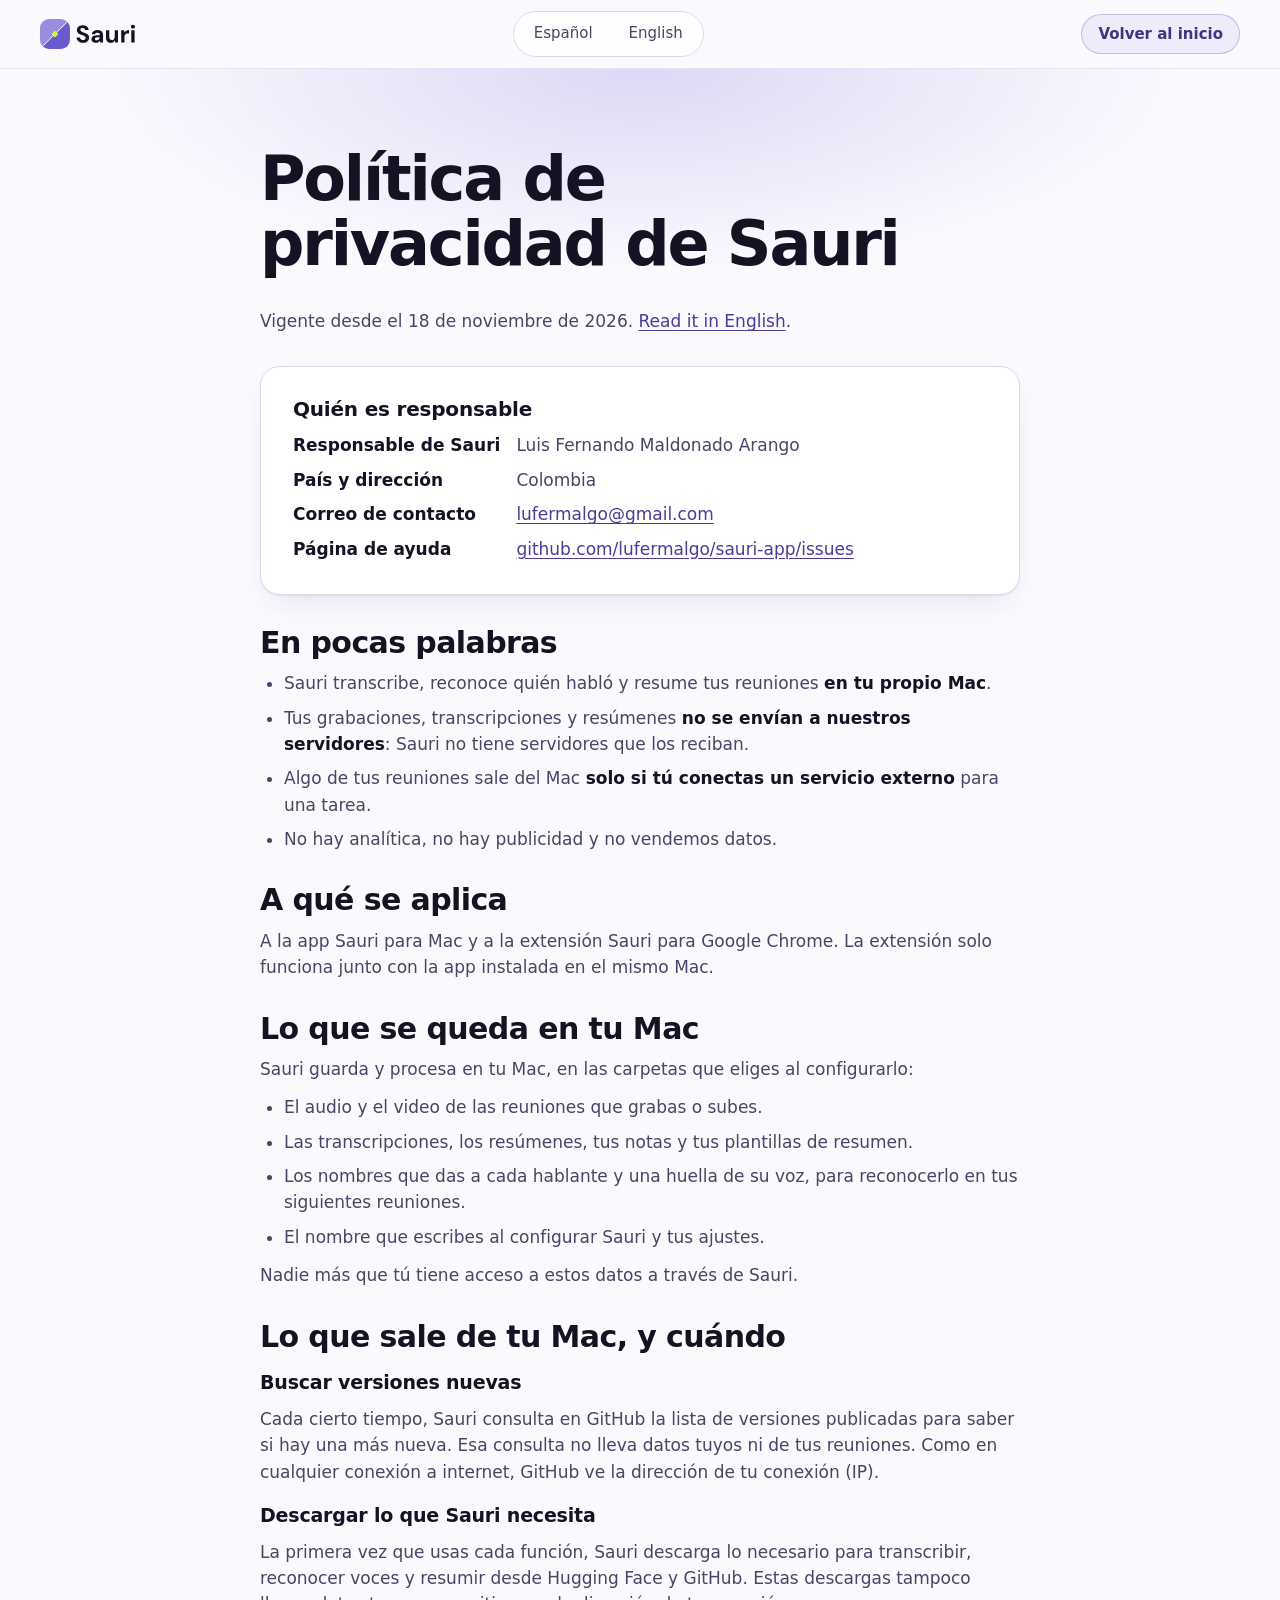
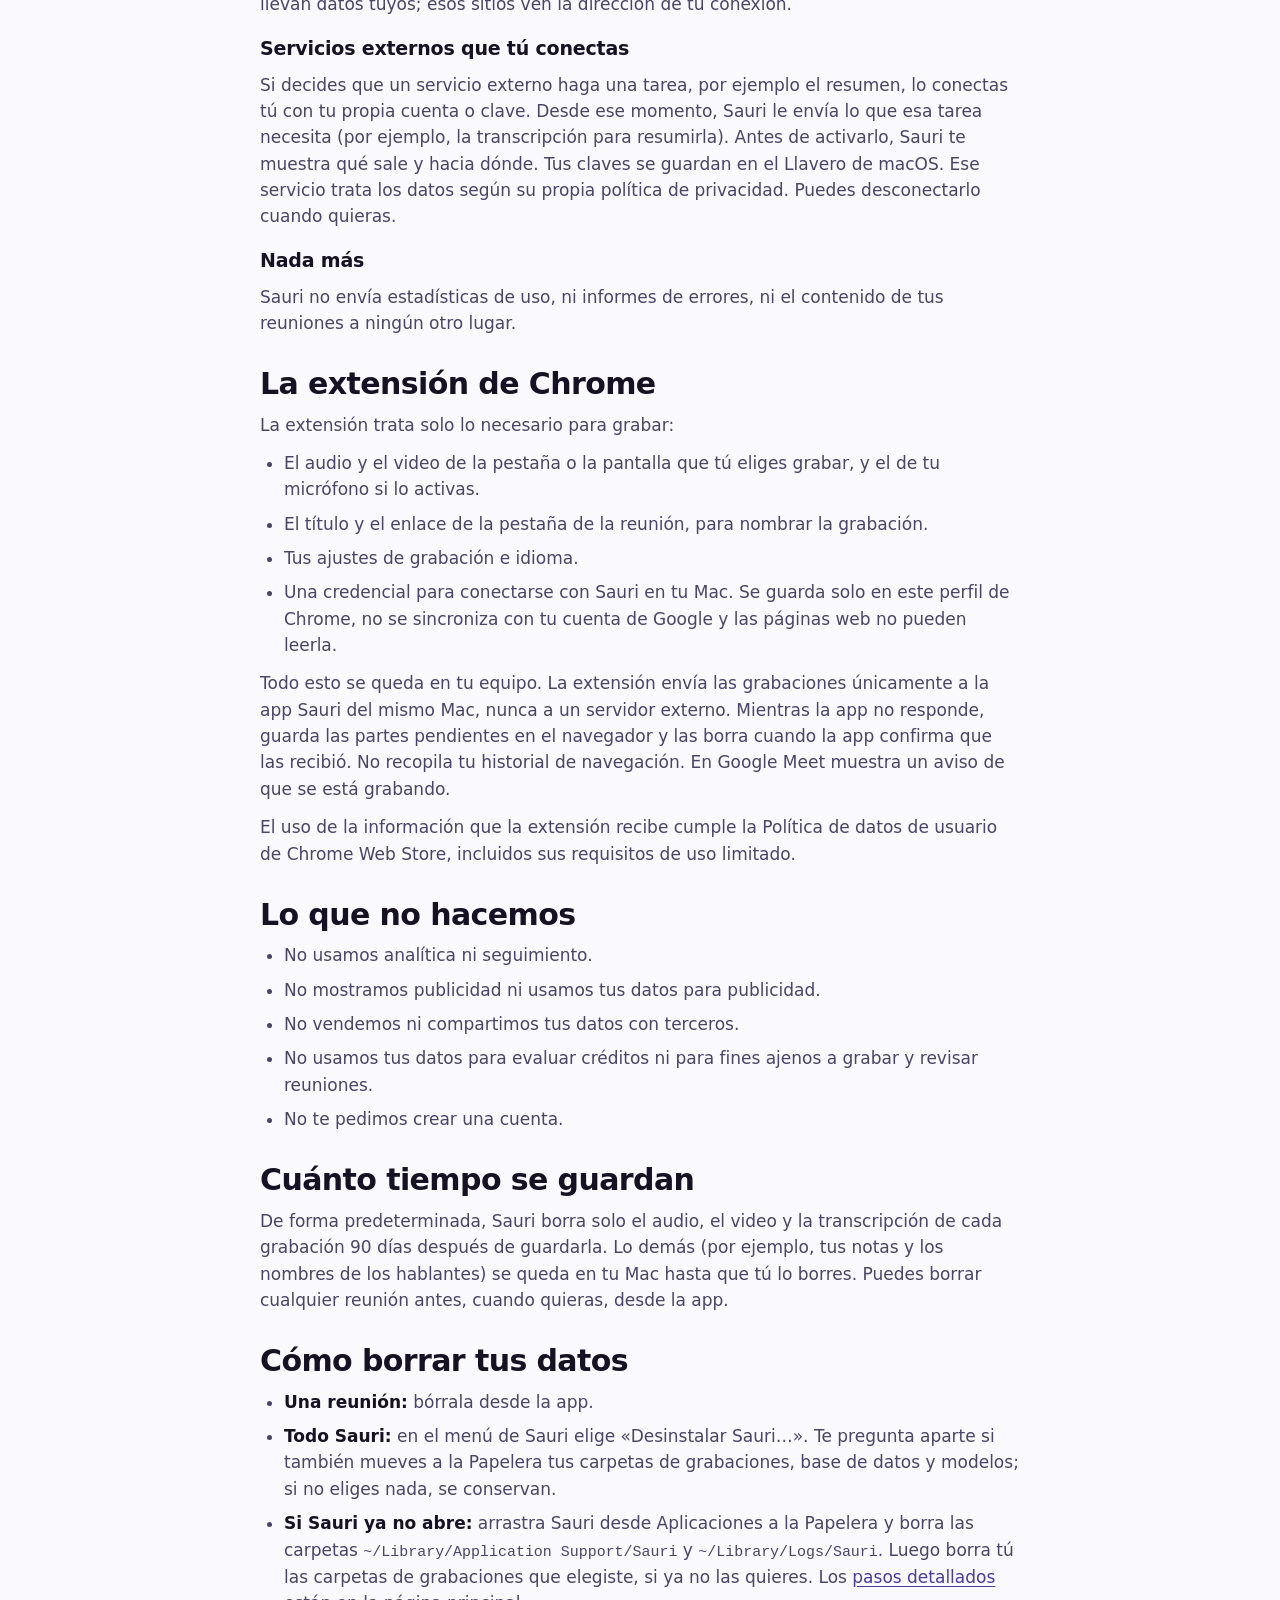
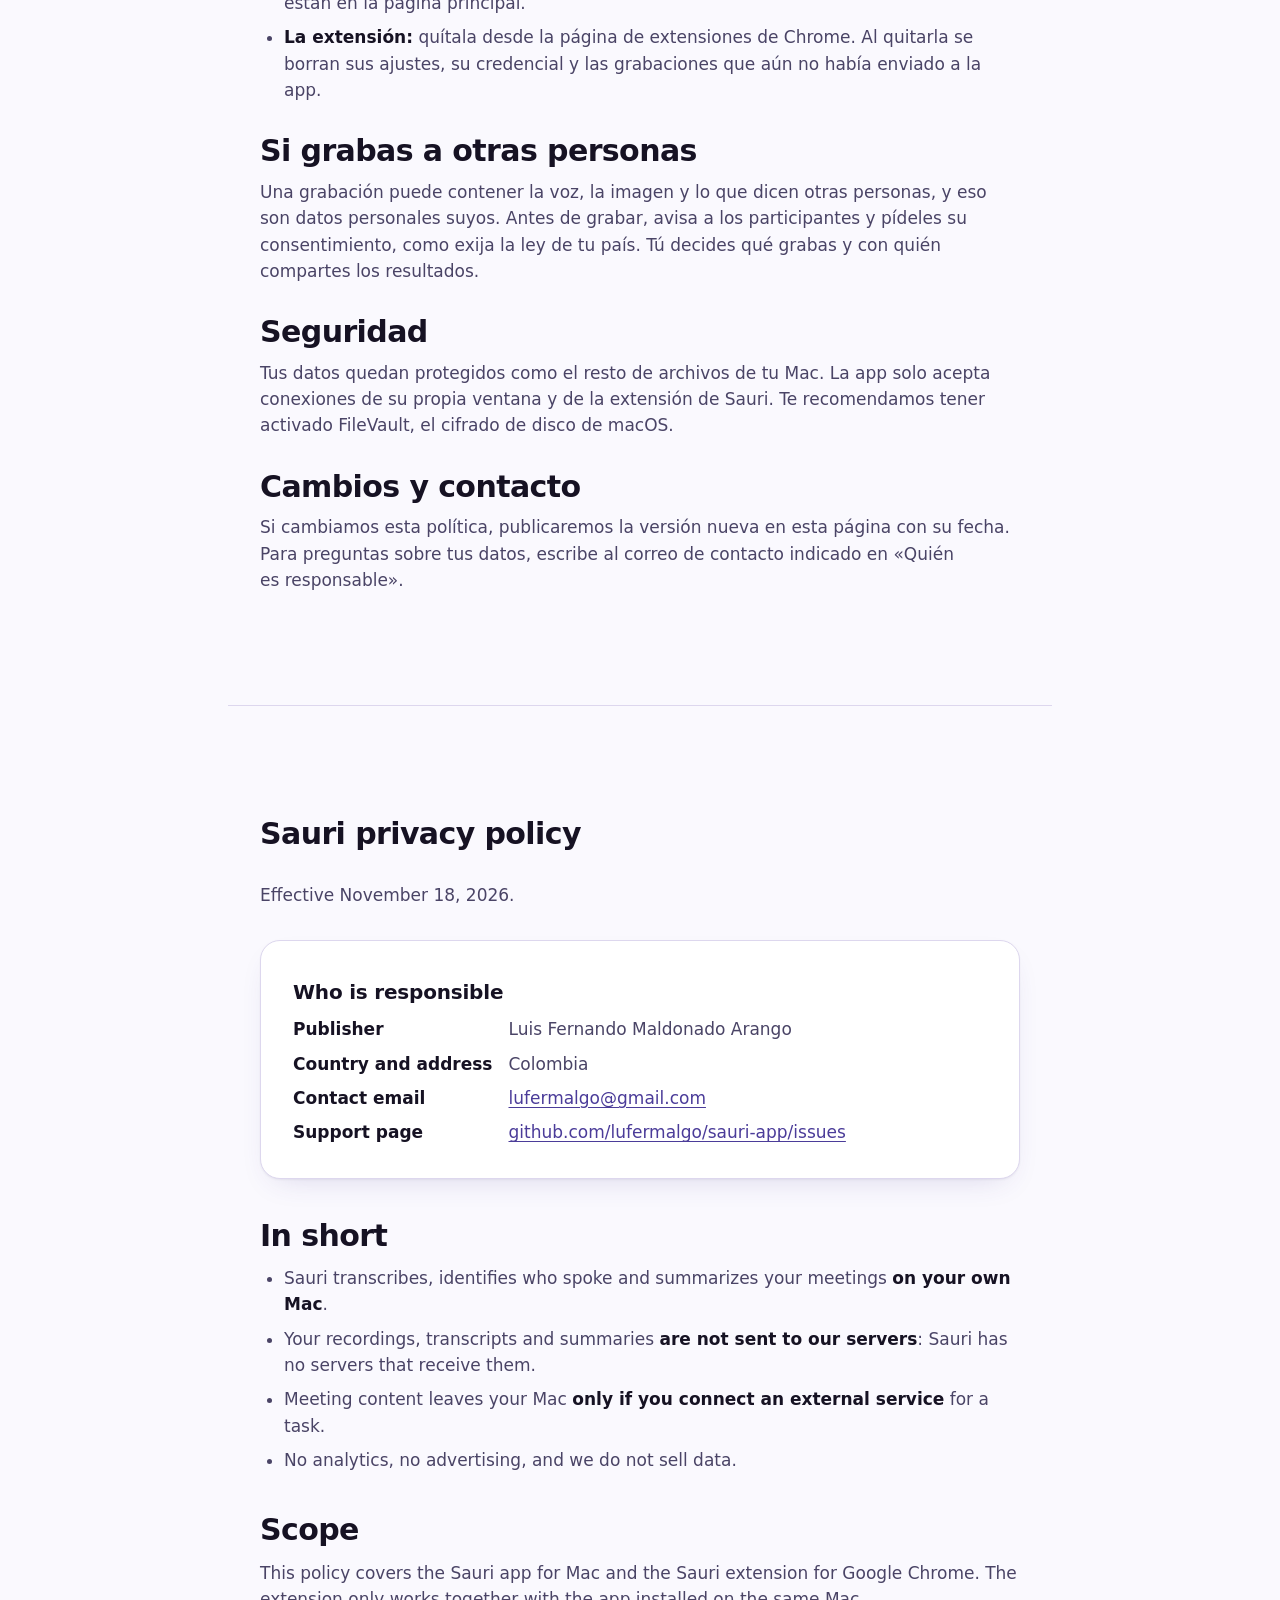
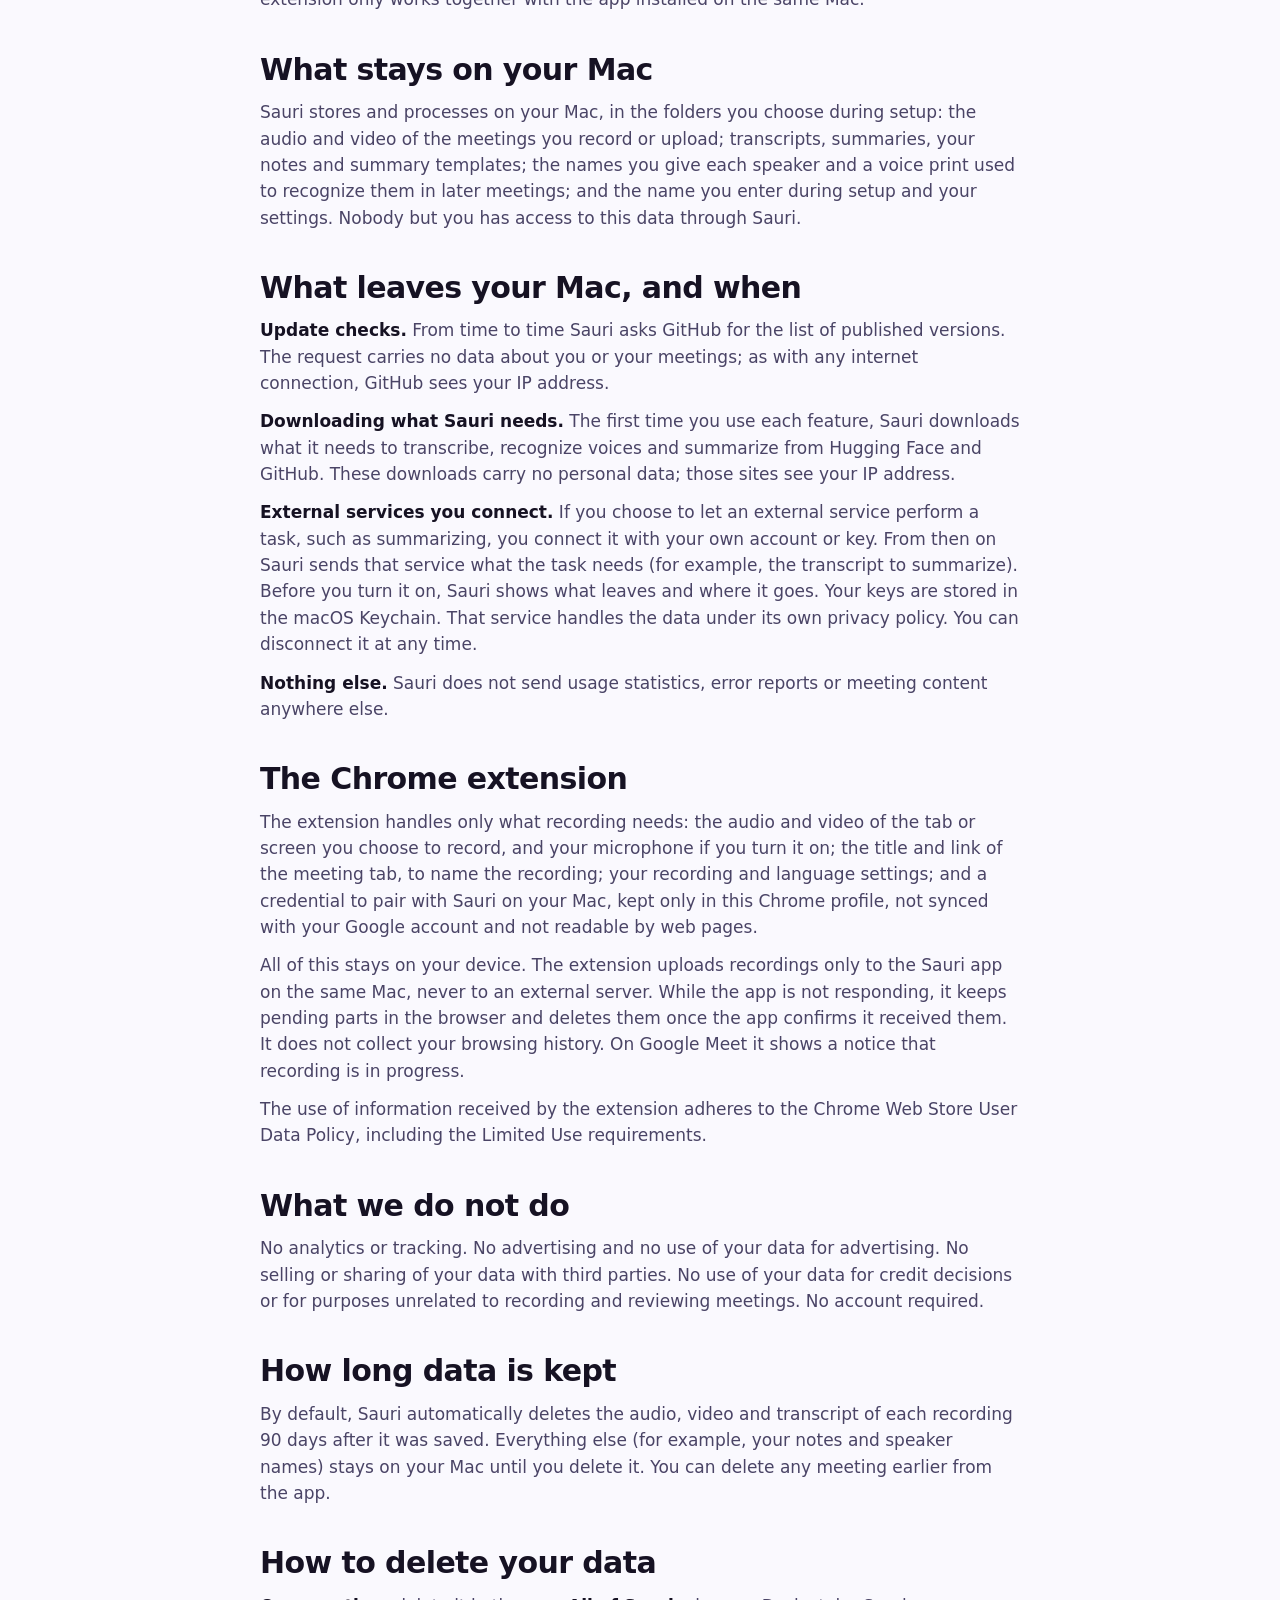
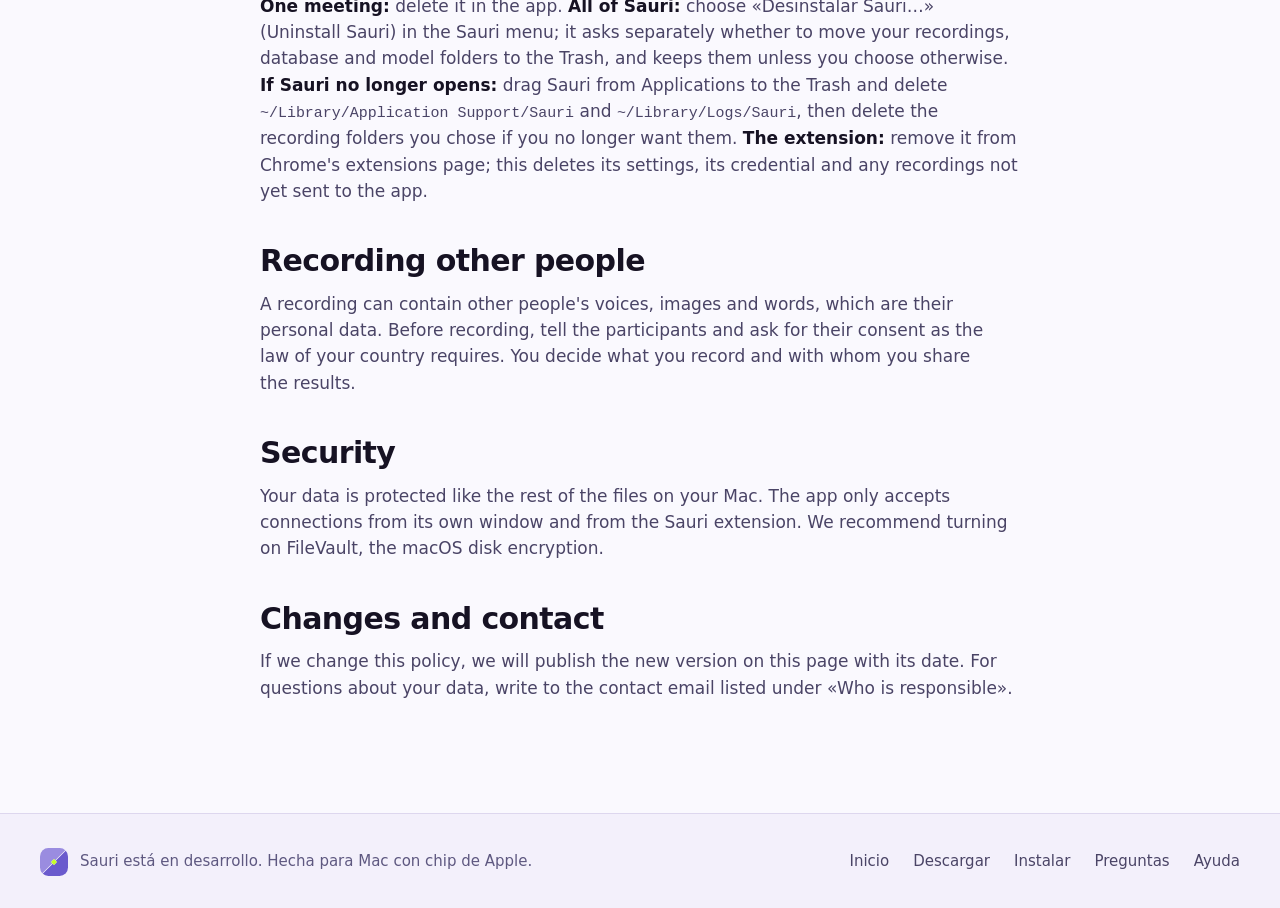
==== commit fafe3b7c: "Landing: estilos, scripts e imágenes que faltaban Co-Authored-By: Claude Opus 5.5 <noreply@anthropic" ====
--- a/privacidad.html
+++ b/privacidad.html
@@ -16,7 +16,7 @@
 
   <header class="site-header">
     <div class="container site-header__inner">
-      <a class="brand" href="https://github.com/lufermalgo/sauri-app" aria-label="Sauri, ir al inicio">
+      <a class="brand" href="index.html" aria-label="Sauri, ir al inicio">
         <picture>
           <source srcset="assets/brand/sauri-logo-dark.svg" media="(prefers-color-scheme: dark)">
           <img src="assets/brand/sauri-logo.svg" alt="" width="96" height="30">
@@ -26,7 +26,7 @@
         <a href="#es">Español</a>
         <a href="#en" hreflang="en" lang="en">English</a>
       </nav>
-      <a class="button button--secondary button--sm" href="https://github.com/lufermalgo/sauri-app">Volver al inicio</a>
+      <a class="button button--soft button--sm" href="index.html">Volver al inicio</a>
     </div>
   </header>
 
@@ -118,7 +118,7 @@
         <ul>
           <li><strong>Una reunión:</strong> bórrala desde la app.</li>
           <li><strong>Todo Sauri:</strong> en el menú de Sauri elige «Desinstalar Sauri…». Te pregunta aparte si también mueves a la Papelera tus carpetas de grabaciones, base de datos y modelos; si no eliges nada, se conservan.</li>
-          <li><strong>Si Sauri ya no abre:</strong> arrastra Sauri desde Aplicaciones a la Papelera y borra las carpetas <code>~/Library/Application Support/Sauri</code> y <code>~/Library/Logs/Sauri</code>. Luego borra tú las carpetas de grabaciones que elegiste, si ya no las quieres. Los <a href="https://github.com/lufermalgo/sauri-app">pasos detallados</a> están en la página principal.</li>
+          <li><strong>Si Sauri ya no abre:</strong> arrastra Sauri desde Aplicaciones a la Papelera y borra las carpetas <code>~/Library/Application Support/Sauri</code> y <code>~/Library/Logs/Sauri</code>. Luego borra tú las carpetas de grabaciones que elegiste, si ya no las quieres. Los <a href="index.html#desinstalar">pasos detallados</a> están en la página principal.</li>
           <li><strong>La extensión:</strong> quítala desde la página de extensiones de Chrome. Al quitarla se borran sus ajustes, su credencial y las grabaciones que aún no había enviado a la app.</li>
         </ul>
       </section>
@@ -222,12 +222,16 @@
 
   <footer class="site-footer">
     <div class="container site-footer__inner">
-      <img class="site-footer__mark" src="assets/brand/sauri-isotype.svg" alt="" width="24" height="24">
-      <p>Sauri está en desarrollo.</p>
+      <div class="site-footer__brand">
+        <img class="site-footer__mark" src="assets/brand/sauri-isotype.svg" alt="" width="28" height="28">
+        <p>Sauri está en desarrollo. Hecha para Mac con chip de Apple.</p>
+      </div>
       <nav aria-label="Pie de página">
-        <a href="https://github.com/lufermalgo/sauri-app">Inicio</a>
-        <a href="https://github.com/lufermalgo/sauri-app">Descargar</a>
-        <a href="https://github.com/lufermalgo/sauri-app">Preguntas</a>
+        <a href="index.html">Inicio</a>
+        <a href="index.html#descargar">Descargar</a>
+        <a href="index.html#instalar">Instalar</a>
+        <a href="index.html#preguntas">Preguntas</a>
+        <a href="https://github.com/lufermalgo/sauri-app/issues">Ayuda</a>
       </nav>
     </div>
   </footer>
--- a/styles.css
+++ b/styles.css
@@ -1,34 +1,52 @@
 /*
- * Sauri landing. Colors, fonts, radii, spacing and motion come from tokens.css (a copy of
- * frontend/src/design/tokens.css, the DESIGN.md contract). The landing is a reading page,
- * not the desktop app, so it adds its own type and layout scale here (--lp-*), documented in
- * docs/design/landing.md. No other raw values: components read var(--ds-*) or var(--lp-*).
- * The landing uses the Índigo palette (DESIGN.md 3.1): lavender is the brand and the button
- * color, indigo is text and the dark bands, volt (spark) appears only over indigo. Contrast pairs
- * are documented in docs/design/landing.md.
+ * Sauri landing. Colors, radii, spacing and motion come from tokens.css (a copy of
+ * frontend/src/design/tokens.css, the DESIGN.md contract). The landing is a reading page, not the
+ * desktop app, so it adds its own type, layout and color roles here (--lp-*), documented in
+ * docs/design/landing.md. Components read var(--ds-*) or var(--lp-*); raw values live only in :root.
+ *
+ * Índigo palette (DESIGN.md 3.1): lavender is the brand accent, indigo is text, the main button and the
+ * dark band, volt (spark) appears only over indigo. Shape rule: interactive controls are pills, cards and
+ * frames use --lp-radius (20px), inner pieces use --ds-radius-md (12px).
+ * Type: the system stack (San Francisco on a Mac, the only computer Sauri runs on); nothing is downloaded.
  */
 :root {
-  --lp-lav: var(--ds-accent-line);
-  --lp-lav-soft: var(--ds-fill-strong);
-  --lp-lav-soft-fg: var(--ds-fg);
   --lp-ink: #161223;
-  --lp-on-ink: #c6ff24;
+  --lp-ink-2: light-dark(#211b36, #0d0a17);
   --lp-ink-fg: #eeeaf8;
   --lp-ink-muted: #b9b2d6;
+  --lp-ink-line: rgb(238 234 248 / 0.14);
+  --lp-spark: #c6ff24;
   --lp-spark-hover: #d8ff6b;
-  --lp-sun: var(--ds-accent);
-  --lp-on-sun: var(--ds-accent-fg);
-  --lp-container: 1120px;
+
+  /* Main action: indigo pill on light, volt pill on dark (volt only on indigo surfaces). */
+  --lp-cta-bg: light-dark(#161223, #c6ff24);
+  --lp-cta-bg-hover: light-dark(#2a2342, #d8ff6b);
+  --lp-cta-fg: light-dark(#ffffff, #161223);
+
+  --lp-wash: light-dark(rgb(154 140 224 / 0.30), rgb(106 90 205 / 0.30));
+  --lp-wash-2: light-dark(rgb(122 104 210 / 0.10), rgb(154 140 224 / 0.12));
+  --lp-glow: light-dark(rgb(91 75 174 / 0.20), rgb(106 90 205 / 0.35));
+  --lp-shadow-frame: 0 1px 2px light-dark(rgb(22 18 35 / 0.06), rgb(0 0 0 / 0.4)),
+    0 24px 60px -12px light-dark(rgb(64 50 140 / 0.28), rgb(0 0 0 / 0.6));
+  --lp-shadow-card: 0 1px 2px light-dark(rgb(22 18 35 / 0.05), rgb(0 0 0 / 0.35)),
+    0 12px 32px -16px light-dark(rgb(64 50 140 / 0.22), rgb(0 0 0 / 0.5));
+
+  --lp-font: -apple-system, BlinkMacSystemFont, "SF Pro Text", system-ui, "Segoe UI", Roboto, "Helvetica Neue", Arial, sans-serif;
+  --lp-font-display: -apple-system, BlinkMacSystemFont, "SF Pro Display", system-ui, "Segoe UI", Roboto, "Helvetica Neue", Arial, sans-serif;
+
+  --lp-container: 1200px;
   --lp-gutter: 16px;
-  --lp-section-y: 88px;
+  --lp-section-y: 112px;
+  --lp-radius: 20px;
   --lp-text-body: 17px;
-  --lp-text-lead: 19px;
-  --lp-text-h3: 18px;
-  --lp-text-h2: clamp(26px, 2.2vw + 14px, 34px);
-  --lp-text-h1: clamp(34px, 3.6vw + 16px, 54px);
-  --lp-header-h: 64px;
+  --lp-text-lead: clamp(18px, 0.4vw + 16px, 21px);
+  --lp-text-h3: 19px;
+  --lp-text-h2: clamp(32px, 2.8vw + 18px, 56px);
+  --lp-text-h1: clamp(40px, 4.6vw + 18px, 80px);
+  --lp-header-h: 68px;
   --lp-button-h: 44px;
-  --lp-button-h-lg: 52px;
+  --lp-button-h-lg: 54px;
+  --lp-ease-out: cubic-bezier(0.16, 1, 0.3, 1);
 }
 
 @media (min-width: 720px) {
@@ -36,7 +54,7 @@
 }
 
 @media (max-width: 719px) {
-  :root { --lp-section-y: 56px; }
+  :root { --lp-section-y: 72px; }
 }
 
 *, *::before, *::after { box-sizing: border-box; }
@@ -48,242 +66,349 @@
   margin: 0;
   background: var(--ds-bg);
   color: var(--ds-fg);
-  font-family: var(--ds-font-sans);
+  font-family: var(--lp-font);
   font-size: var(--lp-text-body);
   line-height: var(--ds-leading-relaxed);
   -webkit-font-smoothing: antialiased;
+  text-rendering: optimizeLegibility;
 }
 
 img, video { display: block; max-width: 100%; height: auto; }
 
-h1, h2, h3 { margin: 0; font-weight: 600; line-height: 1.2; text-wrap: balance; }
-h1 { font-size: var(--lp-text-h1); letter-spacing: -0.02em; line-height: 1.08; }
-h2 { font-size: var(--lp-text-h2); letter-spacing: -0.01em; }
-h3 { font-size: var(--lp-text-h3); }
+h1, h2, h3 { margin: 0; font-family: var(--lp-font-display); font-weight: 650; line-height: 1.15; text-wrap: balance; }
+h1 { font-size: var(--lp-text-h1); font-weight: 700; letter-spacing: -0.028em; line-height: 1.02; }
+h2 { font-size: var(--lp-text-h2); letter-spacing: -0.03em; line-height: 1.05; }
+h3 { font-size: var(--lp-text-h3); letter-spacing: -0.01em; }
 p { margin: 0; text-wrap: pretty; }
 
-a { color: var(--ds-accent-text); }
-a:focus-visible, button:focus-visible, summary:focus-visible {
+a { color: var(--ds-accent-text); text-underline-offset: 3px; }
+a:focus-visible, button:focus-visible, summary:focus-visible, [tabindex]:focus-visible {
   outline: var(--ds-focus-width) solid var(--ds-focus);
   outline-offset: var(--ds-focus-offset);
-  border-radius: var(--ds-radius-sm);
-}
+}
+code { font-family: var(--ds-font-mono); font-size: 0.88em; overflow-wrap: anywhere; }
 
 .container { width: 100%; max-width: calc(var(--lp-container) + 2 * var(--lp-gutter)); margin-inline: auto; padding-inline: var(--lp-gutter); }
+.sprite { position: absolute; width: 0; height: 0; overflow: hidden; }
 
 .skip-link {
   position: absolute; left: var(--ds-space-4); top: -100px; z-index: var(--ds-z-menu);
   padding: var(--ds-space-2) var(--ds-space-4); background: var(--ds-surface-raised); color: var(--ds-fg);
-  border: 1px solid var(--ds-border-strong); border-radius: var(--ds-radius-sm);
+  border: 1px solid var(--ds-border-strong); border-radius: var(--ds-radius-pill);
 }
 .skip-link:focus { top: var(--ds-space-3); }
 
 /* Header */
 .site-header {
   position: sticky; top: 0; z-index: var(--ds-z-sticky);
-  background: var(--ds-bg);
-  border-bottom: 1px solid var(--ds-border);
-}
+  background: color-mix(in srgb, var(--ds-bg) 82%, transparent);
+  -webkit-backdrop-filter: saturate(160%) blur(16px);
+  backdrop-filter: saturate(160%) blur(16px);
+  border-bottom: 1px solid color-mix(in srgb, var(--ds-border) 70%, transparent);
+}
+@media (prefers-reduced-transparency: reduce) { .site-header { background: var(--ds-bg); backdrop-filter: none; } }
 .site-header__inner { display: flex; align-items: center; gap: var(--ds-space-6); min-height: var(--lp-header-h); }
-.brand { display: inline-flex; flex: none; }
+.brand { display: inline-flex; flex: none; border-radius: var(--ds-radius-sm); }
 .brand img { height: 30px; width: auto; }
-.site-nav { display: flex; gap: var(--ds-space-6); margin-inline-start: auto; }
-.site-nav a, .site-footer nav a { color: var(--ds-fg-muted); text-decoration: none; font-size: var(--ds-text-lg); font-weight: 500; }
-.site-nav a:hover, .site-footer nav a:hover { color: var(--ds-fg); text-decoration: underline; text-underline-offset: 4px; }
-/* The hero download link stands in for the nav, which is hidden on narrow screens. */
-.button.hero__download { display: none; }
-@media (max-width: 719px) {
+.site-nav {
+  display: flex; gap: var(--ds-space-1); margin-inline: auto;
+  padding: var(--ds-space-1); border: 1px solid var(--ds-border); border-radius: var(--ds-radius-pill);
+  background: color-mix(in srgb, var(--ds-surface) 70%, transparent);
+}
+.site-nav a {
+  display: inline-flex; align-items: center; min-height: 36px; padding: 0 var(--ds-space-4);
+  border-radius: var(--ds-radius-pill); color: var(--ds-fg-muted); text-decoration: none;
+  font-size: var(--ds-text-lg); font-weight: 500;
+  transition: background-color var(--ds-duration) var(--ds-ease), color var(--ds-duration) var(--ds-ease);
+}
+.site-nav a:hover { background: var(--ds-fill); color: var(--ds-fg); }
+@media (max-width: 859px) {
   .site-nav { display: none; }
-  .button.hero__download { display: inline-flex; }
   .site-header__inner > .button { margin-inline-start: auto; }
 }
 
-/* Buttons: one primary per group (DESIGN.md 1) */
+/* Buttons: pills. One main action per group. */
 .button {
-  display: inline-flex; align-items: center; justify-content: center;
+  display: inline-flex; align-items: center; justify-content: center; gap: var(--ds-space-2);
   min-height: var(--lp-button-h); padding: 0 var(--ds-space-6);
-  border-radius: var(--ds-radius-sm); border: 1px solid transparent;
-  font: 600 var(--ds-text-xl) / 1 var(--ds-font-sans); text-decoration: none; white-space: nowrap;
-  transition: background-color var(--ds-duration) var(--ds-ease), border-color var(--ds-duration) var(--ds-ease);
-}
-.button--primary { background: var(--ds-accent); color: var(--ds-accent-fg); }
-.button--primary:hover { background: var(--ds-accent-hover); }
+  border-radius: var(--ds-radius-pill); border: 1px solid transparent;
+  font: 600 var(--ds-text-xl) / 1.2 var(--lp-font); text-decoration: none; white-space: nowrap; cursor: pointer;
+  transition: background-color var(--ds-duration) var(--ds-ease), border-color var(--ds-duration) var(--ds-ease), transform var(--ds-duration) var(--ds-ease);
+}
+.button:active { transform: translateY(1px); }
+.button__icon { width: 18px; height: 18px; flex: none; fill: none; stroke: currentColor; stroke-width: 2; stroke-linecap: round; stroke-linejoin: round; }
+.button--ink { background: var(--lp-cta-bg); color: var(--lp-cta-fg); }
+.button--ink:hover { background: var(--lp-cta-bg-hover); }
+.button--soft { background: var(--ds-accent-soft); color: var(--ds-accent-soft-fg); border-color: color-mix(in srgb, var(--ds-accent-line) 30%, transparent); }
+.button--soft:hover { background: var(--ds-fill-hover); }
 .button--secondary { background: var(--ds-surface); color: var(--ds-fg); border-color: var(--ds-border-strong); }
 .button--secondary:hover { background: var(--ds-fill-hover); }
-.button--sm { min-height: var(--ds-control-h-lg); padding: 0 var(--ds-space-4); font-size: var(--ds-text-lg); }
-.button--lg { min-height: var(--lp-button-h-lg); padding: 0 var(--ds-space-8); }
+.button--sm { min-height: 40px; padding: 0 var(--ds-space-4); font-size: var(--ds-text-lg); }
+.button--lg { min-height: var(--lp-button-h-lg); padding: 0 var(--ds-space-8); font-size: 17px; }
 @media (pointer: coarse) { .button--sm { min-height: var(--lp-button-h); } }
+/* A link without a real URL yet: shown, not clickable (release.js enables it from the config block). */
+.button[aria-disabled="true"] {
+  background: var(--ds-fill); color: var(--ds-fg-muted); border: 1px dashed var(--ds-border-strong); cursor: default; transform: none;
+}
+.button[aria-disabled="true"] .button__icon { display: none; }
+
+.link-arrow {
+  display: inline-flex; align-items: center; gap: var(--ds-space-2); min-height: var(--lp-button-h);
+  color: var(--ds-accent-text); font-weight: 600; text-decoration: none;
+}
+.link-arrow svg { width: 18px; height: 18px; fill: none; stroke: currentColor; stroke-width: 2; stroke-linecap: round; stroke-linejoin: round; transition: transform var(--ds-duration) var(--ds-ease); }
+.link-arrow:hover { text-decoration: underline; }
+.link-arrow:hover svg { transform: translateX(3px); }
+.link-arrow--on-ink { color: var(--lp-spark); }
+.link-arrow--on-ink:focus-visible { outline-color: var(--lp-spark); }
+
+.eyebrow {
+  font-size: var(--ds-text-sm); font-weight: 600; letter-spacing: 0.06em; text-transform: uppercase;
+  color: var(--ds-accent-text);
+}
+.eyebrow--on-ink { color: var(--lp-spark); }
+
+/* Icon tiles (Lucide strokes) */
+.icon-tile {
+  box-sizing: content-box; flex: none; width: 24px; height: 24px; padding: 12px; border-radius: var(--ds-radius-md);
+  background: var(--ds-accent-soft); stroke: var(--ds-accent-text);
+  fill: none; stroke-width: 1.75; stroke-linecap: round; stroke-linejoin: round;
+}
+.icon-tile--spark { background: var(--lp-ink-2); stroke: var(--lp-spark); box-shadow: inset 0 0 0 1px var(--lp-ink-line); }
+.icon-tile--quiet { background: var(--ds-fill); stroke: var(--ds-fg-muted); }
 
 /* Hero */
-.hero { padding-block: calc(var(--lp-section-y) * 0.8) var(--lp-section-y); }
-.hero__inner { max-width: 820px; margin-inline: auto; text-align: center; display: grid; justify-items: center; gap: var(--ds-space-6); }
-.eyebrow {
+.hero { position: relative; isolation: isolate; padding-top: clamp(48px, 7vw, 96px); overflow: hidden; }
+.hero::before {
+  content: ""; position: absolute; inset: 0 0 auto; height: 760px; z-index: -1; pointer-events: none;
+  background:
+    radial-gradient(60% 55% at 50% 0%, var(--lp-wash), transparent 70%),
+    radial-gradient(30% 30% at 82% 18%, var(--lp-wash-2), transparent 70%);
+}
+.hero__inner { max-width: 940px; margin-inline: auto; text-align: center; display: grid; justify-items: center; gap: var(--ds-space-6); }
+.hero__badge {
   display: inline-flex; align-items: center; gap: var(--ds-space-2);
-  padding: var(--ds-space-1) var(--ds-space-3); border-radius: var(--ds-radius-pill);
-  background: var(--ds-accent-soft); color: var(--ds-accent-soft-fg);
-  font-size: var(--ds-text-md); font-weight: 500;
-}
-.eyebrow__dot { width: 8px; height: 8px; border-radius: var(--ds-radius-pill); background: var(--ds-accent); }
-.lead { font-size: var(--lp-text-lead); color: var(--ds-fg-muted); max-width: 660px; }
+  padding: 6px var(--ds-space-4) 6px var(--ds-space-3); border-radius: var(--ds-radius-pill);
+  background: var(--ds-surface); border: 1px solid var(--ds-border); box-shadow: var(--ds-shadow-sm);
+  color: var(--ds-fg-muted); font-size: var(--ds-text-md); font-weight: 500;
+}
+.hero__badge-icon { width: 18px; height: 18px; fill: none; stroke: var(--ds-accent-text); stroke-width: 1.75; stroke-linecap: round; stroke-linejoin: round; }
+.lead { font-size: var(--lp-text-lead); color: var(--ds-fg-muted); max-width: 620px; line-height: 1.5; }
+.hero__actions { display: grid; justify-items: center; gap: var(--ds-space-3); margin-top: var(--ds-space-2); }
 .actions { display: flex; flex-wrap: wrap; justify-content: center; gap: var(--ds-space-3); }
-.hero-chips { display: flex; flex-wrap: wrap; justify-content: center; gap: var(--ds-space-2); margin: 0; padding: 0; list-style: none; }
-.chip { padding: var(--ds-space-1) var(--ds-space-4); border-radius: var(--ds-radius-pill); font-size: var(--ds-text-lg); font-weight: 600; }
-.chip--green { background: var(--ds-accent-soft); color: var(--ds-accent-soft-fg); }
-.chip--clay { background: var(--lp-lav-soft); color: var(--lp-lav-soft-fg); }
-.chip--blue { background: var(--lp-ink); color: var(--lp-on-ink); }
-.shot--hero { margin-top: calc(var(--lp-section-y) * 0.6); }
-
-/* Product screenshots: framed like a window, flat (1px border, small shadow only) */
-.shot {
-  margin: 0; position: relative;
-  border: 1px solid var(--ds-border); border-radius: var(--ds-radius-md);
-  background: var(--ds-surface); overflow: hidden; box-shadow: var(--ds-shadow-md);
-}
-.shot-pair { display: grid; gap: var(--ds-space-4); align-items: start; }
-@media (min-width: 600px) { .shot-pair { grid-template-columns: repeat(2, minmax(0, 1fr)); } }
-.shot--narrow { max-width: 360px; justify-self: center; width: 100%; }
+.hero__meta { color: var(--ds-fg-subtle); font-size: var(--ds-text-lg); font-variant-numeric: tabular-nums; }
+.download-started:empty { display: none; }
+.download-started {
+  padding: var(--ds-space-2) var(--ds-space-4); border-radius: var(--ds-radius-md);
+  background: var(--ds-success-soft); color: var(--ds-success-soft-fg); font-size: var(--ds-text-lg);
+}
+.download-started a { color: inherit; font-weight: 600; }
+
+.hero__visual { margin-top: clamp(48px, 6vw, 80px); position: relative; }
+.hero__visual::before {
+  content: ""; position: absolute; inset: 8% 6% -4%; z-index: -1; border-radius: 40px; pointer-events: none;
+  background: radial-gradient(closest-side, var(--lp-glow), transparent);
+  filter: blur(40px);
+}
+.window {
+  margin: 0 auto; max-width: 1120px; overflow: hidden;
+  border: 1px solid var(--ds-border); border-radius: var(--lp-radius);
+  background: var(--ds-surface); box-shadow: var(--lp-shadow-frame);
+}
+.window__bar { display: flex; gap: 8px; align-items: center; height: 36px; padding-inline: 16px; background: var(--ds-sidebar); border-bottom: 1px solid var(--ds-border); }
+.window__bar span { width: 12px; height: 12px; border-radius: var(--ds-radius-pill); background: var(--ds-fill-strong); }
+@media (max-width: 599px) { .window__bar { height: 24px; padding-inline: 10px; gap: 6px; } .window__bar span { width: 8px; height: 8px; } }
 
 /* Sections */
 .section { padding-block: var(--lp-section-y); }
-.section--tinted { background: var(--ds-sidebar); border-block: 1px solid var(--ds-border); }
-.section__header { max-width: 720px; margin-bottom: calc(var(--lp-section-y) * 0.55); display: grid; gap: var(--ds-space-3); }
-.section__label {
-  font-size: var(--ds-text-sm); font-weight: 600; letter-spacing: 0.04em; text-transform: uppercase;
-  color: var(--ds-accent-text);
-}
-#funciones .section__label { color: var(--lp-lav); }
-.section__intro { font-size: var(--lp-text-lead); color: var(--ds-fg-muted); }
-
-/* Steps */
-.steps { list-style: none; margin: 0; padding: 0; display: grid; gap: var(--lp-section-y); }
-.step { display: grid; gap: var(--ds-space-8); align-items: center; }
+.section--tinted { background: var(--ds-sidebar); }
+.section--ink { background: var(--lp-ink); color: var(--lp-ink-fg); }
+:root[data-theme="dark"] .section--ink { border-block: 1px solid var(--lp-ink-line); }
+@media (prefers-color-scheme: dark) { :root:not([data-theme="light"]) .section--ink { background: #100d1c; border-block: 1px solid var(--lp-ink-line); } }
+.section__header { max-width: 760px; margin-bottom: clamp(40px, 5vw, 64px); display: grid; gap: var(--ds-space-4); }
+.section__intro { font-size: var(--lp-text-lead); color: var(--ds-fg-muted); line-height: 1.5; max-width: 640px; }
+.section--ink .section__intro { color: var(--lp-ink-muted); }
+
+/* How it works: vertical tabs, one product screen on the right */
+.tour { display: grid; gap: var(--ds-space-8); }
+@media (min-width: 960px) { .tour { grid-template-columns: minmax(0, 5fr) minmax(0, 7fr); gap: 56px; align-items: center; } }
+.tour__list { display: grid; gap: var(--ds-space-2); align-content: start; }
+.tour__tab {
+  display: grid; grid-template-columns: auto 1fr; gap: var(--ds-space-4); align-items: start;
+  width: 100%; padding: var(--ds-space-4) var(--ds-space-4) var(--ds-space-4) var(--ds-space-3);
+  border: 1px solid transparent; border-radius: var(--lp-radius); background: transparent;
+  color: inherit; font: inherit; text-align: start; cursor: pointer;
+  transition: background-color var(--ds-duration) var(--ds-ease), border-color var(--ds-duration) var(--ds-ease);
+}
+.tour__tab:hover { background: var(--ds-fill); }
+.tour__tab[aria-selected="true"] { background: var(--ds-surface); border-color: var(--ds-border); box-shadow: var(--lp-shadow-card); }
+.tour__number {
+  display: inline-grid; place-items: center; width: 36px; height: 36px; border-radius: var(--ds-radius-pill);
+  background: var(--ds-fill); color: var(--ds-fg-muted); font-weight: 700; font-variant-numeric: tabular-nums;
+  transition: background-color var(--ds-duration) var(--ds-ease), color var(--ds-duration) var(--ds-ease);
+}
+.tour__tab[aria-selected="true"] .tour__number { background: var(--lp-ink); color: var(--lp-spark); }
+.tour__body { display: grid; gap: var(--ds-space-1); }
+.tour__title { font-family: var(--lp-font-display); font-size: 21px; font-weight: 650; letter-spacing: -0.015em; line-height: 1.3; padding-top: 4px; }
+.tour__text { color: var(--ds-fg-muted); }
+/* Without JavaScript every panel shows; with it, only the selected one (hidden attribute). */
+.js .tour__tab:not([aria-selected="true"]) .tour__text { color: var(--ds-fg-subtle); }
+.tour__stage {
+  display: grid; padding: clamp(16px, 3vw, 40px); border-radius: calc(var(--lp-radius) + 8px);
+  background:
+    radial-gradient(80% 80% at 100% 0%, var(--lp-wash), transparent 70%),
+    var(--ds-sidebar);
+  border: 1px solid var(--ds-border);
+  min-height: 0;
+}
+.tour__panel { display: grid; place-items: center; gap: var(--ds-space-6); border-radius: var(--lp-radius); }
+.tour__panel[hidden] { display: none; }
+.tour__panel:not([hidden]) { animation: tour-in 360ms var(--lp-ease-out); }
+@keyframes tour-in { from { opacity: 0; transform: translateY(8px); } }
+@media (prefers-reduced-motion: reduce) { .tour__panel:not([hidden]) { animation: none; } }
+@media (min-width: 960px) { .js .tour__stage { min-height: 520px; align-content: center; } }
+.tour__figure {
+  margin: 0; overflow: hidden; border-radius: var(--ds-radius-md);
+  border: 1px solid var(--ds-border); background: var(--ds-surface); box-shadow: var(--lp-shadow-card);
+}
+.tour__figure--narrow { max-width: 380px; }
+.tour__pair { display: grid; gap: var(--ds-space-4); grid-template-columns: repeat(2, minmax(0, 1fr)); align-items: start; width: 100%; }
+.tour__pair img { width: 100%; }
+@media (min-width: 960px) { .tour__pair .tour__figure:first-child { max-height: 460px; } }
+
+/* What you can do: bento */
+.bento { display: grid; gap: var(--ds-space-4); }
 @media (min-width: 900px) {
-  .step { grid-template-columns: minmax(0, 5fr) minmax(0, 7fr); gap: 56px; }
-  .step:nth-child(even) .step__text { order: 2; }
-}
-.step__text { display: grid; gap: var(--ds-space-3); max-width: 460px; }
-.step__text p { color: var(--ds-fg-muted); }
-.step__number {
-  display: inline-grid; place-items: center; width: 40px; height: 40px;
-  border-radius: var(--ds-radius-pill);
-  background: var(--lp-sun); color: var(--lp-on-sun);
-  font-weight: 700; font-variant-numeric: tabular-nums;
-}
-.step:nth-child(2) .step__number { background: var(--lp-lav-soft); color: var(--lp-lav-soft-fg); }
-.step:nth-child(3) .step__number { background: var(--lp-ink); color: var(--lp-on-ink); }
-
-/* Features */
-.features { display: grid; gap: var(--ds-space-6); }
-@media (min-width: 900px) {
-  .features { grid-template-columns: 1fr 1fr; }
-  .feature--wide { grid-column: 1 / -1; grid-template-columns: minmax(0, 4fr) minmax(0, 8fr); align-items: center; }
-}
-.feature {
-  display: grid; gap: var(--ds-space-4); align-content: start;
-  padding: var(--ds-space-6); border: 1px solid var(--ds-border); border-radius: var(--ds-radius-lg);
-  background: var(--ds-bg);
-}
-.feature--wide { background: var(--ds-accent-soft); border-color: transparent; }
-.feature--wide p { color: var(--ds-accent-soft-fg); }
-.features .feature:nth-of-type(2) { background: var(--lp-lav-soft); border-color: transparent; }
-.features .feature:nth-of-type(2) p { color: var(--lp-lav-soft-fg); }
-.features .feature:nth-of-type(3) { background: var(--ds-fill); border-color: transparent; }
-.features .feature:nth-of-type(3) p { color: var(--ds-fg-muted); }
-.feature p { color: var(--ds-fg-muted); }
-.feature__text { display: grid; gap: var(--ds-space-3); }
-.feature .shot { box-shadow: none; }
+  .bento { grid-template-columns: repeat(12, minmax(0, 1fr)); }
+  .tile--wide { grid-column: span 8; grid-row: span 2; }
+  .tile--library { grid-column: span 4; }
+  .tile--upload { grid-column: span 4; }
+  .tile--list { grid-column: 1 / -1; }
+}
+.tile {
+  display: grid; gap: var(--ds-space-4); align-content: start; margin: 0;
+  padding: var(--ds-space-6); border: 1px solid var(--ds-border); border-radius: var(--lp-radius);
+  background: var(--ds-surface);
+}
+.tile h3 { font-size: 21px; }
+.tile p { color: var(--ds-fg-muted); }
+.tile__text { display: grid; gap: var(--ds-space-2); }
+.tile__media { position: relative; margin: 0; overflow: hidden; border-radius: var(--ds-radius-md); border: 1px solid var(--ds-border); background: var(--ds-surface); }
+.tile--wide {
+  align-content: center; gap: var(--ds-space-8);
+  background: radial-gradient(70% 60% at 0% 0%, var(--lp-wash), transparent 70%), var(--ds-accent-soft);
+  border-color: transparent;
+}
+.tile--wide h3 { font-size: clamp(24px, 1.4vw + 14px, 32px); letter-spacing: -0.02em; }
+.tile--wide p { color: var(--ds-accent-soft-fg); max-width: 520px; }
+.tile--library .tile__media img { margin-inline: auto; }
+.tile--list { list-style: none; padding: var(--ds-space-6); background: transparent; display: grid; gap: var(--ds-space-6); }
+@media (min-width: 720px) { .tile--list { grid-template-columns: repeat(3, minmax(0, 1fr)); } }
+.tile--list li { display: grid; gap: var(--ds-space-2); align-content: start; }
+.tile--list h3 { font-size: var(--lp-text-h3); }
 .motion-toggle {
   position: absolute; right: var(--ds-space-3); bottom: var(--ds-space-3);
   min-height: var(--ds-control-h-md); padding: 0 var(--ds-space-3);
-  border: 1px solid var(--ds-border-strong); border-radius: var(--ds-radius-sm);
-  background: var(--ds-surface-raised); color: var(--ds-fg); font: 500 var(--ds-text-sm) var(--ds-font-sans);
+  border: 1px solid var(--ds-border-strong); border-radius: var(--ds-radius-pill);
+  background: var(--ds-surface-raised); color: var(--ds-fg); font: 500 var(--ds-text-sm) var(--lp-font);
   cursor: pointer;
 }
 @media (pointer: coarse) { .motion-toggle { min-height: var(--lp-button-h); } }
-.mini-features {
-  list-style: none; margin: var(--ds-space-8) 0 0; padding: 0;
-  display: grid; gap: var(--ds-space-6);
-}
-@media (min-width: 720px) { .mini-features { grid-template-columns: repeat(3, 1fr); } }
-.mini-features li { display: grid; gap: var(--ds-space-2); padding-top: var(--ds-space-4); border-top: 3px solid var(--lp-sun); }
-.mini-features li:nth-child(2) { border-top-color: var(--lp-lav); }
-.mini-features li:nth-child(3) { border-top-color: var(--lp-ink); }
-.mini-features h3 { font-size: var(--ds-text-2xl); }
-.mini-features p { color: var(--ds-fg-muted); }
-
-/* Privacy */
-.privacy { list-style: none; margin: 0; padding: 0; display: grid; gap: var(--ds-space-6); }
-@media (min-width: 900px) { .privacy { grid-template-columns: repeat(3, 1fr); } }
+
+/* Privacy: the one indigo band */
+.privacy { display: grid; gap: var(--ds-space-8); }
+@media (min-width: 960px) { .privacy { grid-template-columns: minmax(0, 5fr) minmax(0, 6fr); gap: 80px; align-items: start; } }
+.privacy__lead { display: grid; gap: var(--ds-space-4); justify-items: start; }
+@media (min-width: 960px) { .privacy__lead { position: sticky; top: calc(var(--lp-header-h) + 32px); } }
+.privacy__lead h2 { color: var(--lp-ink-fg); }
+.privacy__list { list-style: none; margin: 0; padding: 0; display: grid; gap: var(--ds-space-4); }
 .privacy__item {
-  display: grid; gap: var(--ds-space-3); align-content: start;
-  padding: var(--ds-space-6); border: 1px solid var(--ds-border); border-radius: var(--ds-radius-lg);
-  background: var(--ds-surface);
-}
-.privacy__item p { color: var(--ds-fg-muted); }
-.icon {
-  box-sizing: content-box; width: 28px; height: 28px; padding: 10px; border-radius: var(--ds-radius-pill);
-  fill: none; stroke: var(--lp-on-sun); background: var(--lp-sun);
-  stroke-width: 1.75; stroke-linecap: round; stroke-linejoin: round;
-}
-.privacy__item:nth-child(2) .icon { stroke: var(--lp-lav-soft-fg); background: var(--lp-lav-soft); }
-.privacy__item:nth-child(3) .icon { stroke: var(--lp-on-ink); background: var(--lp-ink); }
-
-.privacy__more { margin-top: var(--ds-space-6); font-weight: 600; }
+  display: grid; grid-template-columns: auto 1fr; gap: var(--ds-space-4); align-items: start;
+  padding: var(--ds-space-6); border-radius: var(--lp-radius);
+  background: rgb(238 234 248 / 0.04); border: 1px solid var(--lp-ink-line);
+}
+.privacy__item h3 { color: var(--lp-ink-fg); margin-bottom: var(--ds-space-1); }
+.privacy__item p { color: var(--lp-ink-muted); }
 
 /* Download */
-.download { display: grid; gap: var(--ds-space-6); }
+.get { display: grid; gap: var(--ds-space-4); }
 @media (min-width: 900px) {
-  .download { grid-template-columns: minmax(0, 1fr) minmax(0, 1fr); }
-  .download__main { grid-column: 1 / -1; grid-template-columns: minmax(0, 1fr) minmax(0, 1fr); column-gap: var(--ds-space-8); }
-  .download__main > * { grid-column: 1; }
-  .download__main > .download__aside { grid-column: 2; grid-row: 1 / span 5; align-self: center; }
-}
-.download__main, .download__card {
+  .get { grid-template-columns: repeat(12, minmax(0, 1fr)); }
+  .get > .product { grid-column: span 6; }
+  .get > .needs { grid-column: span 8; }
+  .get > .unsigned { grid-column: span 4; }
+}
+.product, .needs, .unsigned {
   display: grid; gap: var(--ds-space-4); align-content: start; justify-items: start;
-  padding: var(--ds-space-6); border: 1px solid var(--ds-border); border-radius: var(--ds-radius-lg);
-  background: var(--ds-surface);
-}
-.download__main { background: var(--lp-ink); border-color: var(--ds-border); padding: var(--ds-space-8) var(--ds-space-6); }
-.download__main h3 { color: var(--lp-ink-fg); font-size: var(--lp-text-h2); }
-.download__meta, .download__note { color: var(--lp-ink-muted); }
-.download__main .button--primary { background: var(--ds-spark); color: var(--ds-on-spark); white-space: normal; text-align: center; }
-.download__main .button--primary:hover { background: var(--lp-spark-hover); }
-.download__card p { color: var(--ds-fg-muted); }
-.download .button { white-space: normal; text-align: center; line-height: 1.25; padding-block: var(--ds-space-2); max-width: 100%; }
-.download__sha { color: var(--lp-ink-fg); width: 100%; }
-.download__sha summary { cursor: pointer; font-weight: 600; padding-block: var(--ds-space-3); }
-.download__aside { justify-self: stretch; display: grid; gap: var(--ds-space-3); padding: var(--ds-space-6); border-radius: var(--ds-radius-md); background: var(--ds-nav-active-bg); }
-.download__aside p { color: var(--lp-ink-fg); }
-.download__aside a { color: var(--ds-spark); font-weight: 600; }
-.download__sha p { color: var(--lp-ink-muted); margin-block: var(--ds-space-2); }
-.download__sha code { color: var(--lp-ink-fg); }
-.download__hash {
-  display: block; padding: var(--ds-space-3); border-radius: var(--ds-radius-sm);
-  background: var(--ds-nav-active-bg); font: var(--ds-text-md) / 1.5 var(--ds-font-mono); overflow-wrap: anywhere;
-}
-.download__main a:focus-visible, .download__sha summary:focus-visible { outline-color: var(--ds-spark); }
-.requirements { margin: 0; padding-inline-start: var(--ds-space-6); display: grid; gap: var(--ds-space-2); color: var(--ds-fg-muted); }
-.requirements strong { color: var(--ds-fg); font-weight: 600; }
-/* A link without a real URL yet: shown, not clickable (release.js enables it from the config block). */
-.button[aria-disabled="true"], .download__main .button[aria-disabled="true"] {
-  background: var(--ds-fill-strong); color: var(--ds-fg-muted); border-color: transparent; cursor: default;
-}
-.download__main .button[aria-disabled="true"] { background: var(--ds-nav-active-bg); color: var(--lp-ink-muted); border: 1px dashed var(--lp-ink-muted); }
-
-/* First-open guide */
-.sprite { position: absolute; width: 0; height: 0; overflow: hidden; }
-.install { list-style: none; margin: 0; padding: 0; display: grid; gap: var(--ds-space-6); }
-@media (min-width: 720px) { .install { grid-template-columns: repeat(2, minmax(0, 1fr)); } }
-@media (min-width: 1040px) { .install { grid-template-columns: repeat(3, minmax(0, 1fr)); } }
+  padding: clamp(24px, 3vw, 36px); border-radius: var(--lp-radius);
+  border: 1px solid var(--ds-border); background: var(--ds-surface); box-shadow: var(--lp-shadow-card);
+}
+.product__top { display: flex; align-items: center; justify-content: space-between; width: 100%; margin-bottom: var(--ds-space-4); }
+.product__name { font-size: clamp(26px, 1.4vw + 16px, 34px); letter-spacing: -0.025em; }
+.product__meta { color: var(--ds-fg-muted); max-width: 46ch; }
+.product__actions { display: flex; flex-wrap: wrap; align-items: center; gap: var(--ds-space-2) var(--ds-space-6); margin-top: var(--ds-space-2); }
+.product__sha { width: 100%; border-top: 1px solid var(--ds-border); padding-top: var(--ds-space-2); }
+.product__sha summary { cursor: pointer; font-weight: 600; color: var(--ds-fg-muted); padding-block: var(--ds-space-2); min-height: 32px; }
+.product__sha summary:hover { color: var(--ds-fg); }
+.product__sha p { color: var(--ds-fg-muted); margin-block: var(--ds-space-2); font-size: var(--ds-text-lg); }
+.product__hash {
+  display: block; padding: var(--ds-space-3); border-radius: var(--ds-radius-md);
+  background: var(--ds-fill); font: var(--ds-text-md) / 1.5 var(--ds-font-mono); overflow-wrap: anywhere;
+}
+.badge {
+  display: inline-flex; align-items: center; gap: 6px; min-height: 28px; padding: 0 var(--ds-space-3);
+  border-radius: var(--ds-radius-pill); font-size: var(--ds-text-md); font-weight: 600;
+}
+.badge svg { width: 14px; height: 14px; fill: none; stroke: currentColor; stroke-width: 2; stroke-linecap: round; stroke-linejoin: round; }
+.badge--ok { background: var(--ds-success-soft); color: var(--ds-success-soft-fg); }
+.badge--wait { background: var(--ds-warning-soft); color: var(--ds-warning-soft-fg); }
+.badge[hidden] { display: none; }
+.notice {
+  display: grid; gap: var(--ds-space-2); width: 100%;
+  padding: var(--ds-space-4) var(--ds-space-6); border-radius: var(--ds-radius-md);
+  background: var(--ds-warning-soft); color: var(--ds-warning-soft-fg);
+}
+.notice strong { font-weight: 650; }
+.product__actions[hidden], .notice[hidden] { display: none; }
+
+.needs h3, .unsigned h3 { font-size: 21px; }
+/* Two balanced columns that keep the reading order (top to bottom, then the next column). */
+.needs__list { list-style: none; margin: 0; padding: 0; width: 100%; column-gap: var(--ds-space-8); }
+@media (min-width: 720px) { .needs__list { column-count: 2; } }
+.needs__list li { display: grid; grid-template-columns: auto 1fr; gap: var(--ds-space-3); color: var(--ds-fg-muted); break-inside: avoid; margin-bottom: var(--ds-space-4); }
+.needs__list strong { color: var(--ds-fg); font-weight: 600; }
+.needs__icon { width: 22px; height: 22px; margin-top: 2px; fill: none; stroke: var(--ds-accent-text); stroke-width: 1.75; stroke-linecap: round; stroke-linejoin: round; }
+.unsigned { background: var(--lp-ink); border-color: var(--lp-ink-line); color: var(--lp-ink-fg); box-shadow: none; }
+.unsigned h3 { color: var(--lp-ink-fg); }
+.unsigned p { color: var(--lp-ink-muted); }
+@media (prefers-color-scheme: dark) { :root:not([data-theme="light"]) .unsigned { background: #100d1c; } }
+:root[data-theme="dark"] .unsigned { background: #100d1c; }
+
+/* First open: intro on the left, the five steps on the right */
+.install { display: grid; gap: var(--ds-space-8); }
+@media (min-width: 960px) { .install { grid-template-columns: minmax(0, 4fr) minmax(0, 7fr); gap: 72px; align-items: start; } }
+.install__intro { display: grid; gap: var(--ds-space-4); align-content: start; }
+@media (min-width: 960px) { .install__intro { position: sticky; top: calc(var(--lp-header-h) + 32px); } }
+.callout {
+  display: grid; gap: var(--ds-space-2); margin-top: var(--ds-space-4);
+  padding: var(--ds-space-6); border-radius: var(--lp-radius);
+  background: var(--ds-surface); border: 1px solid var(--ds-border);
+}
+.callout p { color: var(--ds-fg-muted); }
+.install__steps { list-style: none; margin: 0; padding: 0; display: grid; gap: var(--ds-space-4); counter-reset: none; }
 .install__step {
-  display: grid; gap: var(--ds-space-4); align-content: start;
-  padding: var(--ds-space-4); border: 1px solid var(--ds-border); border-radius: var(--ds-radius-lg); background: var(--ds-surface);
-}
-.install__text { display: grid; gap: var(--ds-space-2); }
+  display: grid; gap: var(--ds-space-4); align-items: center;
+  padding: var(--ds-space-4); border: 1px solid var(--ds-border); border-radius: var(--lp-radius); background: var(--ds-surface);
+}
+@media (min-width: 640px) { .install__step { grid-template-columns: minmax(0, 5fr) minmax(0, 6fr); gap: var(--ds-space-6); padding: var(--ds-space-4) var(--ds-space-6) var(--ds-space-4) var(--ds-space-4); } }
+.install__text { display: grid; gap: var(--ds-space-2); justify-items: start; }
 .install__text p { color: var(--ds-fg-muted); }
-.install__text .step__number { width: 32px; height: 32px; font-size: var(--ds-text-lg); }
+.install__number {
+  display: inline-grid; place-items: center; width: 32px; height: 32px; border-radius: var(--ds-radius-pill);
+  background: var(--lp-ink); color: var(--lp-spark); font-weight: 700; font-size: var(--ds-text-lg); font-variant-numeric: tabular-nums;
+}
 .install__art { width: 100%; height: auto; border-radius: var(--ds-radius-md); background: var(--ds-sidebar); }
-.install__art text { font-family: var(--ds-font-sans); }
+.install__art text { font-family: var(--lp-font); }
 .art-window { fill: var(--ds-surface); stroke: var(--ds-border-strong); stroke-width: 1; }
 .art-backdrop { fill: var(--ds-fill); }
 .art-sidebar { fill: var(--ds-sidebar); }
@@ -307,61 +432,95 @@
 .art-lock-arc { fill: none; stroke: var(--ds-accent); stroke-width: 4; }
 .art-field { fill: var(--ds-bg); stroke: var(--ds-border-strong); }
 .art-dots { fill: var(--ds-fg); font-size: 14px; letter-spacing: 2px; }
+.art-pointer { fill: var(--ds-fg); stroke: var(--ds-surface); stroke-width: 1.5; stroke-linejoin: round; }
+
+/* First minutes: three steps joined by a line */
+.setup { list-style: none; margin: 0; padding: 0; display: grid; gap: var(--ds-space-8); }
+@media (min-width: 900px) { .setup { grid-template-columns: repeat(3, minmax(0, 1fr)); gap: 40px; } }
+.setup__step { display: grid; gap: var(--ds-space-3); align-content: start; }
+.setup__step p { color: var(--ds-fg-muted); }
+.setup__rail { display: flex; align-items: center; gap: var(--ds-space-4); margin-bottom: var(--ds-space-2); }
+.setup__rail::after { content: ""; flex: 1; height: 1px; background: linear-gradient(90deg, var(--ds-border-strong), transparent); }
+.setup__note {
+  display: inline-flex; align-items: center; gap: var(--ds-space-2); justify-self: start;
+  padding: 6px var(--ds-space-3); border-radius: var(--ds-radius-pill); background: var(--ds-fill);
+  font-size: var(--ds-text-lg);
+}
+.setup__note svg { width: 16px; height: 16px; flex: none; fill: none; stroke: currentColor; stroke-width: 2; stroke-linecap: round; stroke-linejoin: round; }
+
 .uninstall {
-  margin-top: var(--ds-space-8); padding: var(--ds-space-6); max-width: 820px;
-  border-inline-start: 4px solid var(--ds-accent-line); background: var(--ds-sidebar); border-radius: var(--ds-radius-sm);
-  display: grid; gap: var(--ds-space-3);
-}
-.uninstall p { color: var(--ds-fg-muted); }
-.uninstall strong { color: var(--ds-fg); }
-code { font-family: var(--ds-font-mono); font-size: 0.9em; overflow-wrap: anywhere; }
-
-/* Status */
-#estado.section--tinted { background: var(--ds-accent-soft); border-color: transparent; }
-.status { max-width: 760px; display: grid; gap: var(--ds-space-3); }
-.status h2, .status p { color: var(--ds-accent-soft-fg); }
-.status p { font-size: var(--lp-text-lead); }
+  display: grid; gap: var(--ds-space-4); margin-top: clamp(56px, 6vw, 88px);
+  padding: clamp(24px, 3vw, 36px); border-radius: var(--lp-radius);
+  border: 1px solid var(--ds-border); background: var(--ds-sidebar);
+}
+@media (min-width: 900px) { .uninstall { grid-template-columns: minmax(0, 4fr) minmax(0, 8fr); gap: 40px; } }
+.uninstall__head { display: flex; align-items: center; gap: var(--ds-space-4); align-self: start; }
+.uninstall__head h3 { font-size: 21px; }
+.uninstall__body { display: grid; gap: var(--ds-space-3); }
+.uninstall__body p { color: var(--ds-fg-muted); }
+.uninstall__body strong { color: var(--ds-fg); }
 
 /* FAQ */
-.faq { max-width: 760px; }
-.faq h2 { margin-bottom: var(--ds-space-6); }
-.faq details { border-bottom: 1px solid var(--ds-border); }
-.faq details:first-of-type { border-top: 1px solid var(--ds-border); }
+.faq { display: grid; gap: var(--ds-space-8); }
+@media (min-width: 960px) { .faq { grid-template-columns: minmax(0, 4fr) minmax(0, 7fr); gap: 72px; } }
+.faq__lead { display: grid; gap: var(--ds-space-4); align-content: start; }
+.faq__lead p { color: var(--ds-fg-muted); font-size: var(--lp-text-lead); }
+.faq__list { display: grid; gap: var(--ds-space-2); }
+.faq details { border-radius: var(--ds-radius-md); background: var(--ds-surface); border: 1px solid var(--ds-border); }
 .faq summary {
   display: flex; align-items: center; justify-content: space-between; gap: var(--ds-space-4);
-  min-height: 56px; padding-block: var(--ds-space-3); cursor: pointer; list-style: none;
-  font-size: var(--lp-text-h3); font-weight: 600;
+  min-height: 60px; padding: var(--ds-space-3) var(--ds-space-6); cursor: pointer; list-style: none;
+  font-size: var(--lp-text-h3); font-weight: 600; border-radius: var(--ds-radius-md);
 }
 .faq summary::-webkit-details-marker { display: none; }
 .faq summary::after {
-  content: ""; flex: none; width: 10px; height: 10px; margin-inline-end: var(--ds-space-1);
+  content: ""; flex: none; width: 9px; height: 9px; margin-inline-end: var(--ds-space-1);
   border-right: 2px solid var(--ds-fg-muted); border-bottom: 2px solid var(--ds-fg-muted);
   transform: rotate(45deg) translateY(-3px); transition: transform var(--ds-duration) var(--ds-ease);
 }
 .faq details[open] summary::after { transform: rotate(-135deg) translateY(-3px); }
-.faq details p { padding-bottom: var(--ds-space-4); color: var(--ds-fg-muted); max-width: 640px; }
+.faq details p { padding: 0 var(--ds-space-6) var(--ds-space-6); color: var(--ds-fg-muted); max-width: 660px; }
 
 /* Closing call to action */
-.cta { border-top: 1px solid var(--ds-border); background: var(--lp-ink); }
-.cta__inner { display: grid; justify-items: center; gap: var(--ds-space-4); text-align: center; }
-.cta__inner h2 { color: var(--lp-ink-fg); }
-.cta__inner p { font-size: var(--lp-text-lead); color: var(--lp-ink-muted); margin-bottom: var(--ds-space-3); }
+.closing { position: relative; isolation: isolate; overflow: hidden; text-align: center; }
+.closing::before {
+  content: ""; position: absolute; inset: auto 0 0; height: 100%; z-index: -1; pointer-events: none;
+  background: radial-gradient(55% 70% at 50% 100%, var(--lp-wash), transparent 70%);
+}
+.closing__inner { display: grid; justify-items: center; gap: var(--ds-space-6); }
+.closing__mark { width: 64px; height: 64px; }
+.closing h2 { font-size: clamp(36px, 4vw + 16px, 72px); letter-spacing: -0.035em; }
+.closing p { font-size: var(--lp-text-lead); color: var(--ds-fg-muted); }
 
 /* Footer */
 .site-footer { border-top: 1px solid var(--ds-border); padding-block: var(--ds-space-8); background: var(--ds-sidebar); }
-.site-footer__inner { display: flex; flex-wrap: wrap; align-items: center; gap: var(--ds-space-4); }
-.site-footer__inner p { color: var(--ds-fg-subtle); font-size: var(--ds-text-lg); }
-.site-footer nav { display: flex; gap: var(--ds-space-6); margin-inline-start: auto; }
-@media (max-width: 719px) { .site-footer nav { margin-inline-start: 0; width: 100%; flex-wrap: wrap; } }
-.cta .button--primary { background: var(--ds-spark); color: var(--ds-on-spark); }
-.cta .button--primary:hover { background: var(--lp-spark-hover); }
+.site-footer__inner { display: flex; flex-wrap: wrap; align-items: center; gap: var(--ds-space-6); justify-content: space-between; }
+.site-footer__brand { display: flex; align-items: center; gap: var(--ds-space-3); }
+.site-footer__brand p { color: var(--ds-fg-subtle); font-size: var(--ds-text-lg); }
+.site-footer nav { display: flex; flex-wrap: wrap; gap: var(--ds-space-1) var(--ds-space-6); }
+.site-footer nav a { display: inline-flex; align-items: center; min-height: 32px; color: var(--ds-fg-muted); text-decoration: none; font-size: var(--ds-text-lg); font-weight: 500; }
+.site-footer nav a:hover { color: var(--ds-fg); text-decoration: underline; }
+@media (pointer: coarse) { .site-footer nav a { min-height: var(--lp-button-h); } }
+
+/* Reveal on scroll: only with JavaScript and only for visitors who accept motion (see motion.js). */
+@media (prefers-reduced-motion: no-preference) {
+  .js .reveal { opacity: 0; transform: translateY(16px); transition: opacity 600ms var(--lp-ease-out), transform 600ms var(--lp-ease-out); }
+  .js .reveal.is-visible { opacity: 1; transform: none; }
+  .js .get > .reveal:nth-child(2), .js .bento > .reveal:nth-child(2), .js .privacy__list > .reveal:nth-child(2), .js .setup > .reveal:nth-child(2) { transition-delay: 80ms; }
+  .js .get > .reveal:nth-child(3), .js .bento > .reveal:nth-child(3), .js .privacy__list > .reveal:nth-child(3), .js .setup > .reveal:nth-child(3) { transition-delay: 160ms; }
+}
 
 /* Privacy policy page (privacidad.html) */
-.policy { padding-block: var(--lp-section-y); }
+.policy { padding-block: clamp(48px, 6vw, 88px) var(--lp-section-y); position: relative; isolation: isolate; }
+.policy::before {
+  content: ""; position: absolute; inset: 0 0 auto; height: 480px; z-index: -1; pointer-events: none;
+  background: radial-gradient(60% 60% at 50% 0%, var(--lp-wash), transparent 70%);
+}
 .policy__inner { max-width: calc(760px + 2 * var(--lp-gutter)); display: grid; gap: var(--ds-space-8); }
 .policy__inner--en { margin-top: var(--lp-section-y); padding-top: var(--lp-section-y); border-top: 1px solid var(--ds-border); }
-.policy__h1 { font-size: var(--lp-text-h1); letter-spacing: -0.02em; line-height: 1.08; }
-.policy__inner--en h3 { font-size: var(--lp-text-h2); }
+.policy h1, .policy__h1 { font-size: clamp(36px, 3.6vw + 16px, 64px); letter-spacing: -0.035em; line-height: 1.05; }
+.policy h2 { font-size: clamp(24px, 1.2vw + 16px, 30px); letter-spacing: -0.02em; }
+.policy__inner--en h3 { font-size: clamp(24px, 1.2vw + 16px, 30px); letter-spacing: -0.02em; }
 .policy section { display: grid; gap: var(--ds-space-3); }
 .policy section h3 { margin-top: var(--ds-space-2); }
 .policy p, .policy li { color: var(--ds-fg-muted); }
@@ -369,11 +528,11 @@
 .policy ul { margin: 0; padding-inline-start: var(--ds-space-6); display: grid; gap: var(--ds-space-2); }
 .policy__date { color: var(--ds-fg-subtle); }
 .policy__publisher {
-  padding: var(--ds-space-6); border: 2px dashed var(--ds-warning); border-radius: var(--ds-radius-lg);
-  background: var(--ds-warning-soft);
-}
-.policy__publisher h2, .policy__publisher h3 { font-size: var(--ds-text-2xl); }
+  padding: clamp(24px, 3vw, 32px); border: 1px solid var(--ds-border); border-radius: var(--lp-radius);
+  background: var(--ds-surface); box-shadow: var(--lp-shadow-card);
+}
+.policy .policy__publisher h2, .policy .policy__publisher h3 { font-size: var(--ds-text-2xl); letter-spacing: -0.01em; }
 .policy__publisher dl { margin: 0; display: grid; grid-template-columns: max-content 1fr; gap: var(--ds-space-2) var(--ds-space-4); }
 .policy__publisher dt { font-weight: 600; }
-.policy__publisher dd { margin: 0; }
+.policy__publisher dd { margin: 0; color: var(--ds-fg-muted); overflow-wrap: anywhere; }
 @media (max-width: 479px) { .policy__publisher dl { grid-template-columns: 1fr; } .policy__publisher dd { margin-bottom: var(--ds-space-2); } }
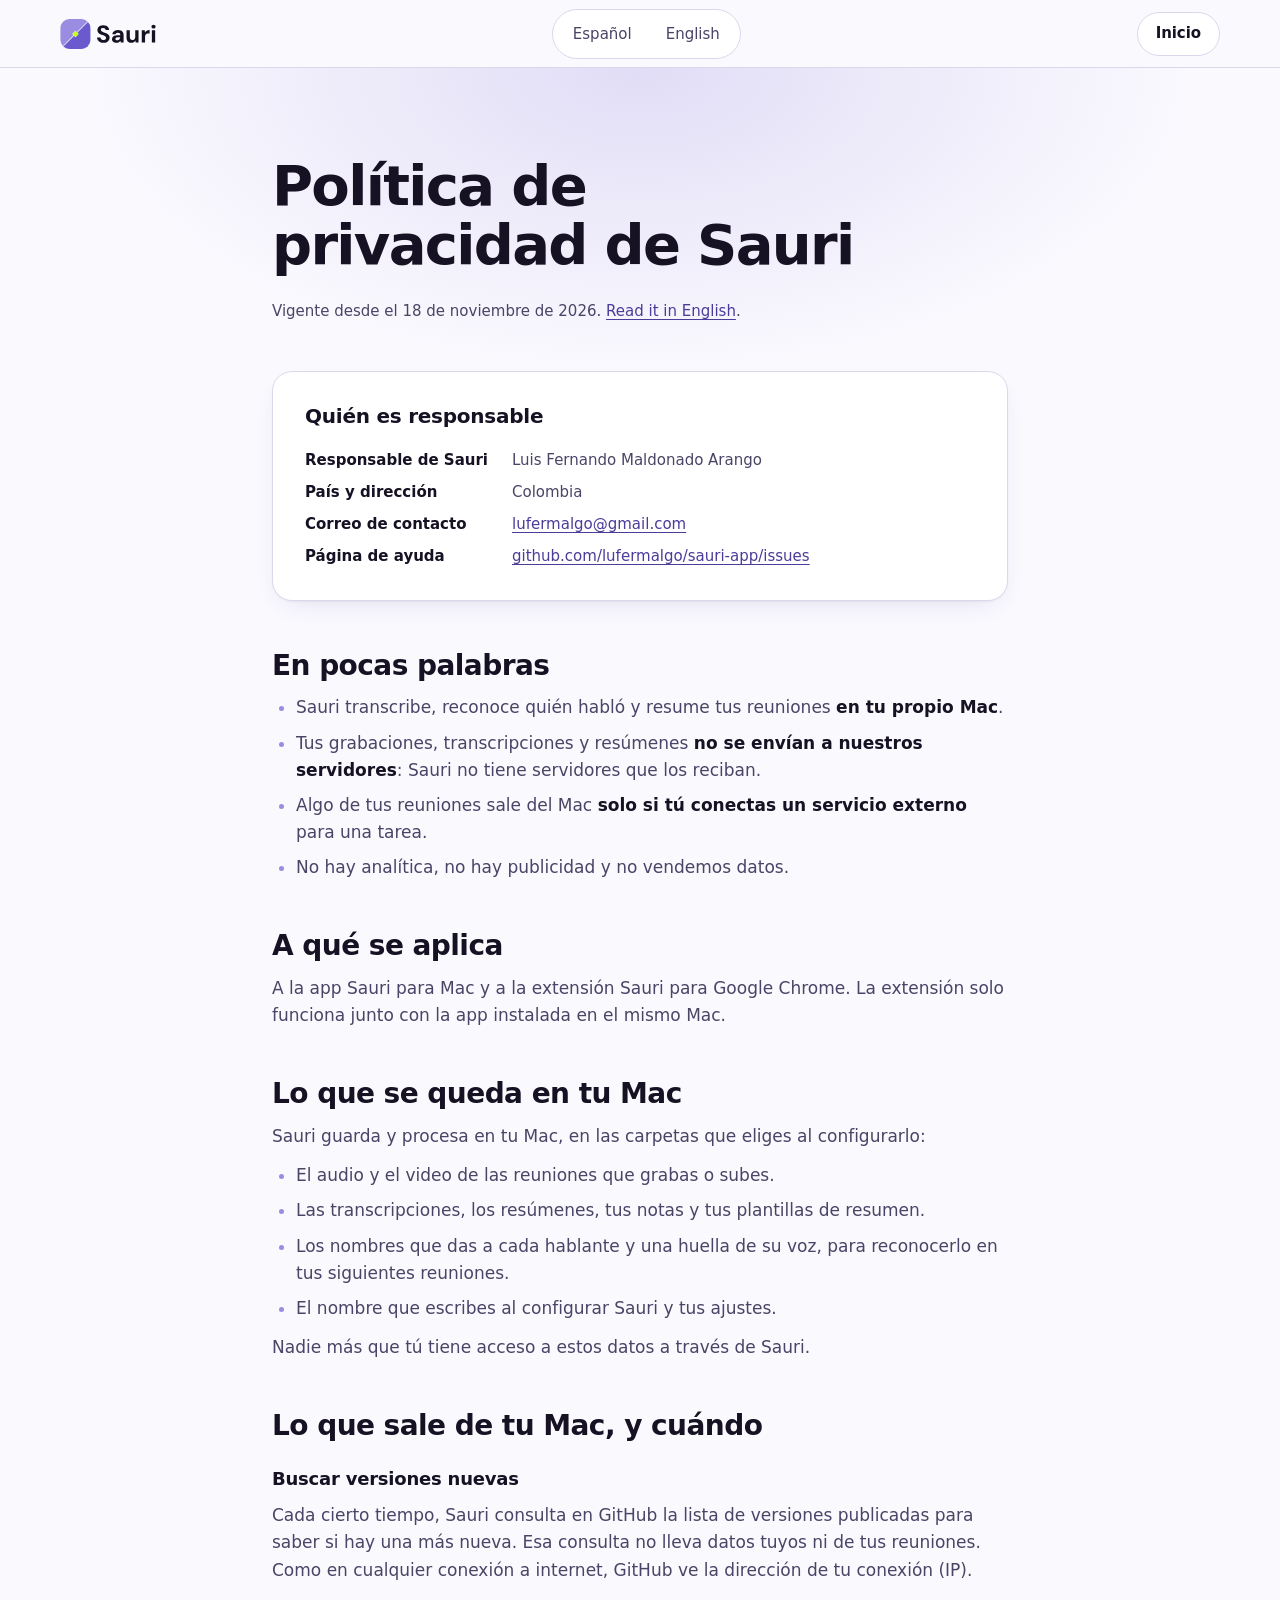
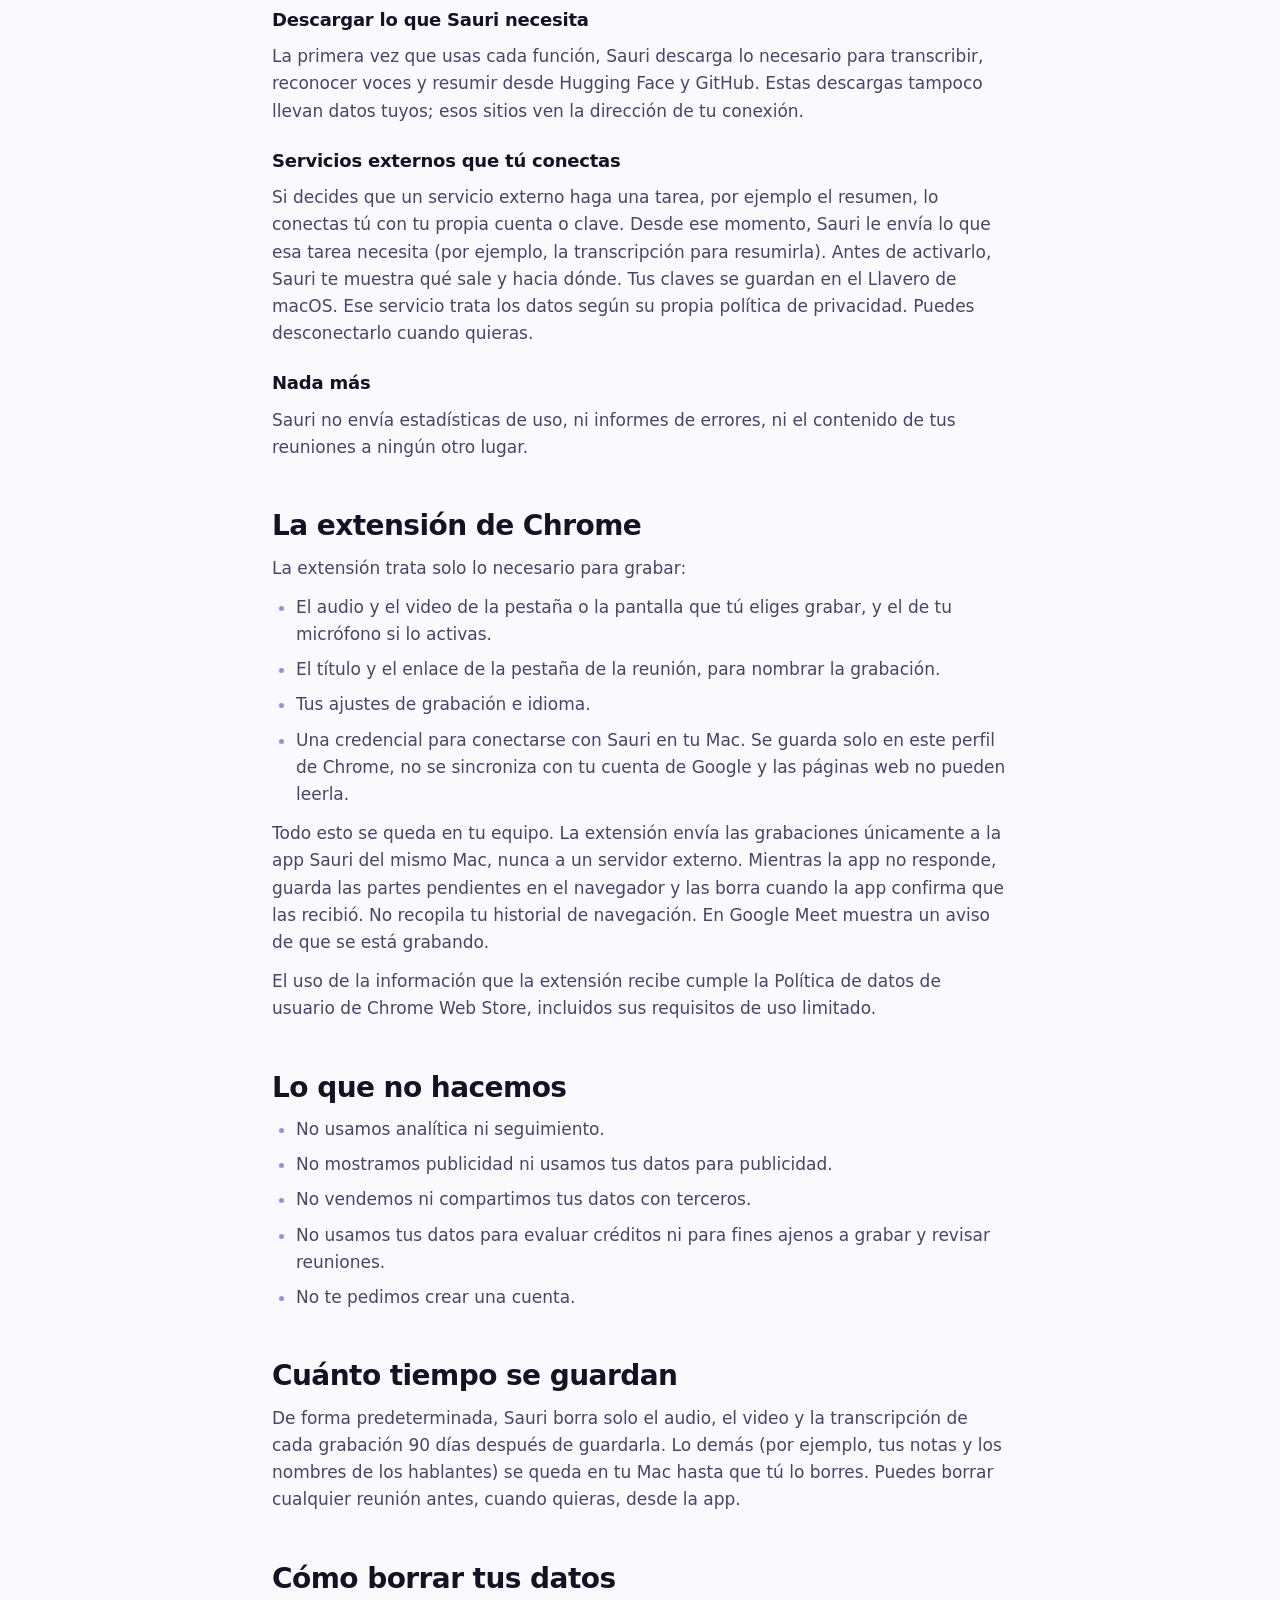
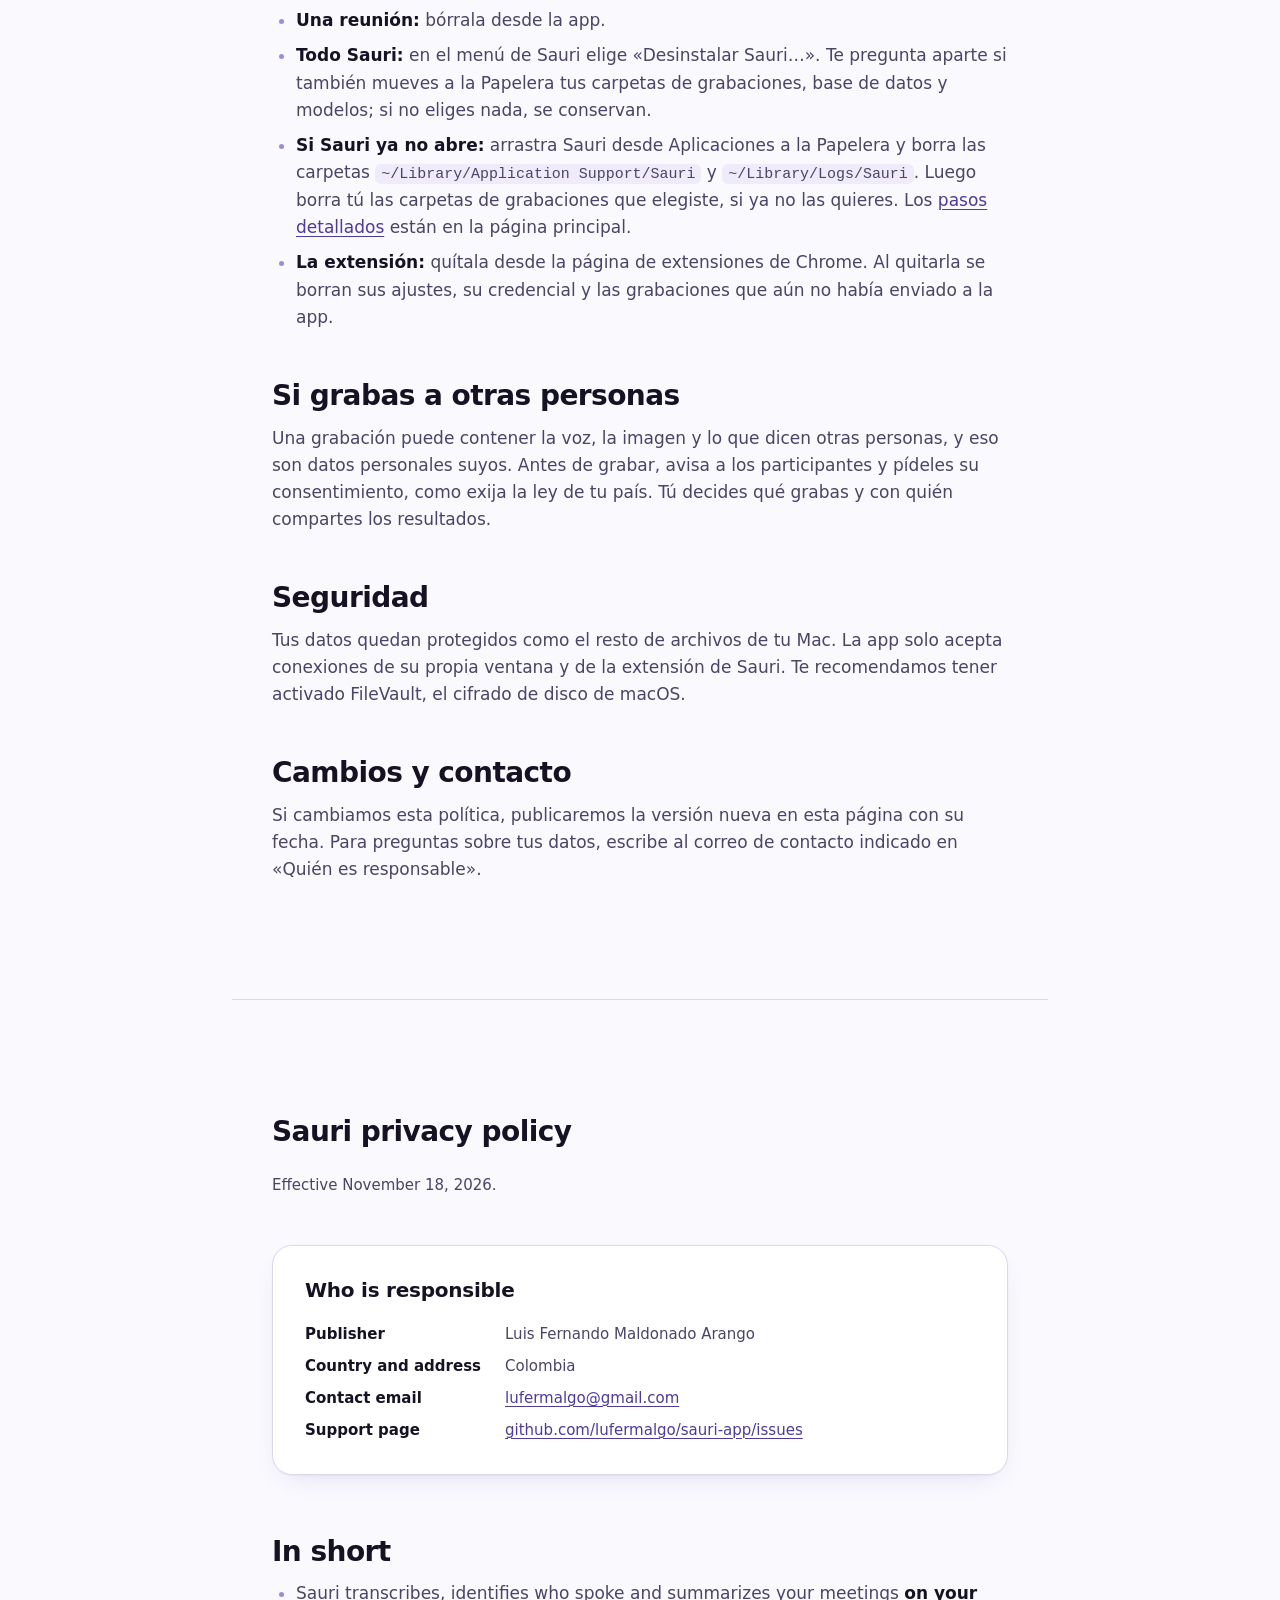
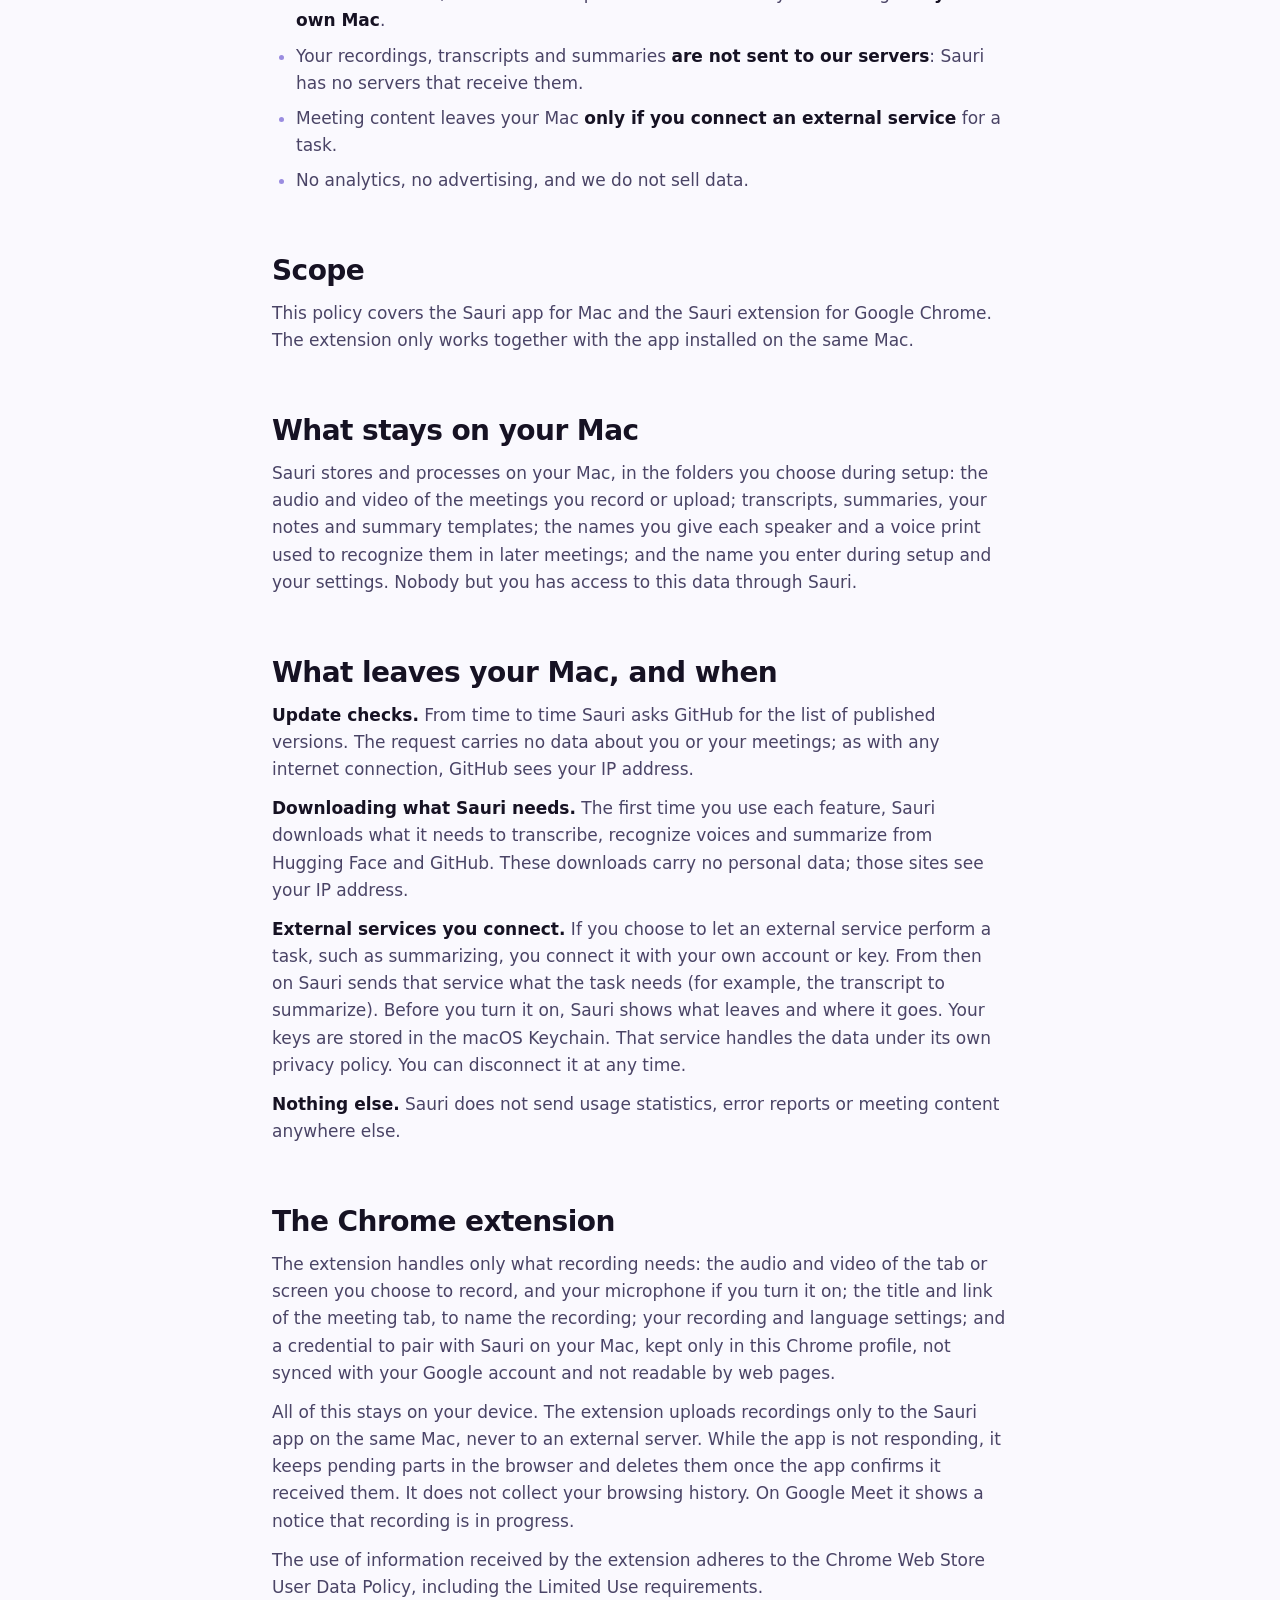
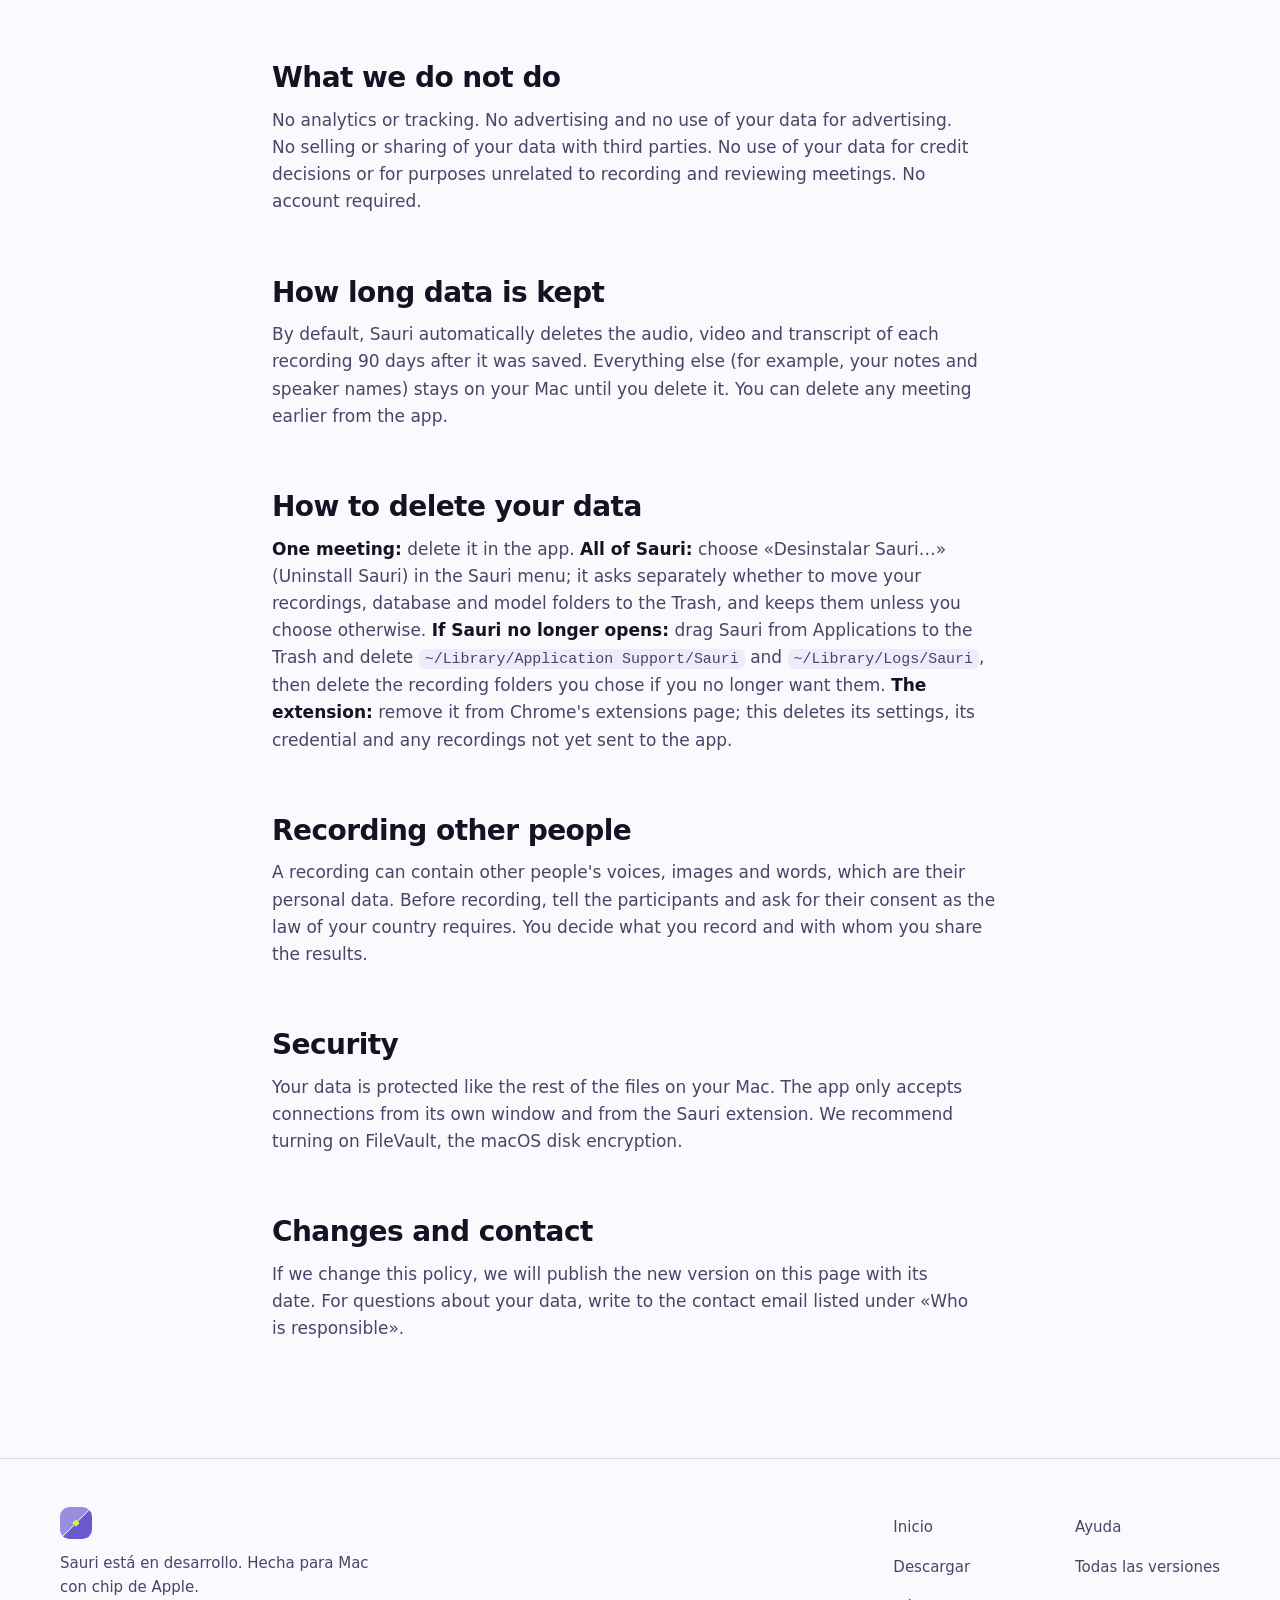
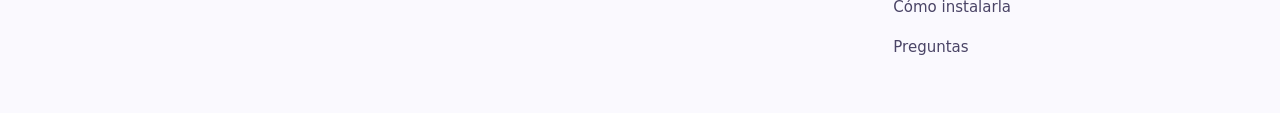
==== commit 2d92b5ba: "Landing de Sauri: rediseño Co-Authored-By: Claude Opus 5.5 <noreply@anthropic.com>" ====
--- a/privacidad.html
+++ b/privacidad.html
@@ -8,8 +8,11 @@
   <meta name="color-scheme" content="light dark">
   <link rel="icon" type="image/svg+xml" href="assets/brand/sauri-isotype-small.svg">
   <link rel="apple-touch-icon" href="assets/brand/apple-touch-icon.png">
-  <link rel="stylesheet" href="tokens.css">
-  <link rel="stylesheet" href="styles.css">
+  <meta name="theme-color" content="#faf9fe" media="(prefers-color-scheme: light)">
+  <meta name="theme-color" content="#161223" media="(prefers-color-scheme: dark)">
+  <!-- Bump ?v= together with index.html whenever the stylesheets change. -->
+  <link rel="stylesheet" href="tokens.css?v=0.1.2-2">
+  <link rel="stylesheet" href="styles.css?v=0.1.2-2">
 </head>
 <body>
   <a class="skip-link" href="#contenido">Saltar al contenido</a>
@@ -22,11 +25,11 @@
           <img src="assets/brand/sauri-logo.svg" alt="" width="96" height="30">
         </picture>
       </a>
-      <nav class="site-nav" aria-label="Secciones">
+      <nav class="site-nav site-nav--always" aria-label="Idiomas">
         <a href="#es">Español</a>
         <a href="#en" hreflang="en" lang="en">English</a>
       </nav>
-      <a class="button button--soft button--sm" href="index.html">Volver al inicio</a>
+      <a class="button button--secondary button--sm button--back" href="index.html" aria-label="Volver al inicio">Inicio</a>
     </div>
   </header>
 
@@ -223,15 +226,20 @@
   <footer class="site-footer">
     <div class="container site-footer__inner">
       <div class="site-footer__brand">
-        <img class="site-footer__mark" src="assets/brand/sauri-isotype.svg" alt="" width="28" height="28">
+        <img src="assets/brand/sauri-isotype.svg" alt="" width="32" height="32">
         <p>Sauri está en desarrollo. Hecha para Mac con chip de Apple.</p>
       </div>
-      <nav aria-label="Pie de página">
-        <a href="index.html">Inicio</a>
-        <a href="index.html#descargar">Descargar</a>
-        <a href="index.html#instalar">Instalar</a>
-        <a href="index.html#preguntas">Preguntas</a>
-        <a href="https://github.com/lufermalgo/sauri-app/issues">Ayuda</a>
+      <nav class="site-footer__nav" aria-label="Pie de página">
+        <ul>
+          <li><a href="index.html">Inicio</a></li>
+          <li><a href="index.html#descargar">Descargar</a></li>
+          <li><a href="index.html#instalar">Cómo instalarla</a></li>
+          <li><a href="index.html#preguntas">Preguntas</a></li>
+        </ul>
+        <ul>
+          <li><a href="https://github.com/lufermalgo/sauri-app/issues">Ayuda</a></li>
+          <li><a href="https://github.com/lufermalgo/sauri-app/releases">Todas las versiones</a></li>
+        </ul>
       </nav>
     </div>
   </footer>
--- a/tokens.css
+++ b/tokens.css
@@ -1,83 +1,79 @@
 /*
- * Sauri design tokens (portal). Contract and rationale: DESIGN.md at the repo root.
- *
- * Every color is declared once as light-dark(<light>, <dark>). The theme follows
- * prefers-color-scheme and can be forced with data-theme="light|dark" on <html>.
- * The palette block is mirrored in extension/src/core/design/tokens.css; both files
- * are checked against the DESIGN.md table by tokens.test.ts.
+ * Sauri design tokens for the landing. Same names and values as frontend/src/design/tokens.css (the
+ * DESIGN.md contract), but written as plain values for the light theme plus a prefers-color-scheme
+ * block for the dark one. The portal uses light-dark(); a public page cannot, because browsers older
+ * than Safari 17.5 / Chrome 123 drop every light-dark() declaration and the page would lose its colors.
+ * If the portal palette changes, update both blocks here.
  */
-:root,
-:host {
+:root {
   color-scheme: light dark;
-
   /* Surfaces */
-  --ds-bg: light-dark(#faf9fe, #161223);
-  --ds-surface: light-dark(#ffffff, #1f1a33);
-  --ds-surface-raised: light-dark(#ffffff, #2a2342);
-  --ds-sidebar: light-dark(#f3f0fb, #1b162b);
-  --ds-fill: light-dark(#efebfa, #262040);
-  --ds-fill-hover: light-dark(#e6e0f7, #30294f);
-  --ds-fill-strong: light-dark(#dcd4f2, #3a325c);
+  --ds-bg: #faf9fe;
+  --ds-surface: #ffffff;
+  --ds-surface-raised: #ffffff;
+  --ds-sidebar: #f3f0fb;
+  --ds-fill: #efebfa;
+  --ds-fill-hover: #e6e0f7;
+  --ds-fill-strong: #dcd4f2;
 
   /* Text and lines */
-  --ds-fg: light-dark(#161223, #eeeaf8);
-  --ds-fg-muted: light-dark(#4a4466, #b9b2d6);
-  --ds-fg-subtle: light-dark(#5e5880, #a9a1cc);
-  --ds-border: light-dark(#ddd7ee, #3a3158);
-  --ds-border-strong: light-dark(#7468a8, #8a7fc0);
+  --ds-fg: #161223;
+  --ds-fg-muted: #4a4466;
+  --ds-fg-subtle: #5e5880;
+  --ds-border: #ddd7ee;
+  --ds-border-strong: #7468a8;
 
   /* Primary action and accent (lavender); spark is volt, only over nav-bg and dark surfaces */
-  --ds-accent: light-dark(#5b4bae, #6a5acd);
-  --ds-accent-hover: light-dark(#4b3c99, #5b4bae);
-  --ds-accent-fg: light-dark(#ffffff, #ffffff);
-  --ds-accent-text: light-dark(#4b3c99, #b3a8f2);
-  --ds-accent-soft: light-dark(#efebfb, #2a2342);
-  --ds-accent-soft-fg: light-dark(#3f3480, #dcd6f7);
-  --ds-accent-muted: light-dark(#9a8ce0, #6a5acd);
-  --ds-accent-line: light-dark(#5b4bae, #9a8ce0);
-  --ds-focus: light-dark(#5b4bae, #c6ff24);
-  --ds-spark: light-dark(#c6ff24, #c6ff24);
-  --ds-on-spark: light-dark(#161223, #161223);
+  --ds-accent: #5b4bae;
+  --ds-accent-hover: #4b3c99;
+  --ds-accent-fg: #ffffff;
+  --ds-accent-text: #4b3c99;
+  --ds-accent-soft: #efebfb;
+  --ds-accent-soft-fg: #3f3480;
+  --ds-accent-muted: #9a8ce0;
+  --ds-accent-line: #5b4bae;
+  --ds-focus: #5b4bae;
+  --ds-spark: #c6ff24;
+  --ds-on-spark: #161223;
 
   /* Navigation panel: indigo in both themes */
-  --ds-nav-bg: light-dark(#161223, #100d1c);
-  --ds-nav-fg: light-dark(#b9b2d6, #b9b2d6);
-  --ds-nav-fg-strong: light-dark(#ffffff, #ffffff);
-  --ds-nav-active-bg: light-dark(#2a2342, #1f1a33);
+  --ds-nav-bg: #161223;
+  --ds-nav-fg: #b9b2d6;
+  --ds-nav-fg-strong: #ffffff;
+  --ds-nav-active-bg: #2a2342;
 
   /* Status */
-  --ds-warning: light-dark(#705c30, #d9bd7a);
-  --ds-warning-soft: light-dark(#f4e7c7, #3a3220);
-  --ds-warning-soft-fg: light-dark(#4d3f1c, #f0e0b4);
-  --ds-danger: light-dark(#b83230, #c9433f);
-  --ds-danger-hover: light-dark(#9d2a28, #b23a37);
-  --ds-danger-fg: light-dark(#ffffff, #ffffff);
-  --ds-danger-text: light-dark(#b83230, #ff9d97);
-  --ds-danger-soft: light-dark(#fce8e6, #43211f);
-  --ds-danger-soft-fg: light-dark(#690005, #ffc9c4);
-  --ds-recording: light-dark(#b83230, #f2736d);
-  --ds-highlight: light-dark(#eae4fb, #3a2f6b);
-  --ds-success: light-dark(#3b6a49, #8fc29d);
-  --ds-success-soft: light-dark(#c8e8d0, #243d2c);
-  --ds-success-soft-fg: light-dark(#1f4a2d, #bfe6cb);
+  --ds-warning: #705c30;
+  --ds-warning-soft: #f4e7c7;
+  --ds-warning-soft-fg: #4d3f1c;
+  --ds-danger: #b83230;
+  --ds-danger-hover: #9d2a28;
+  --ds-danger-fg: #ffffff;
+  --ds-danger-text: #b83230;
+  --ds-danger-soft: #fce8e6;
+  --ds-danger-soft-fg: #690005;
+  --ds-recording: #b83230;
+  --ds-highlight: #eae4fb;
+  --ds-success: #3b6a49;
+  --ds-success-soft: #c8e8d0;
+  --ds-success-soft-fg: #1f4a2d;
 
   /* Speakers: fills and text colors share one value per theme */
-  --ds-on-speaker: light-dark(#ffffff, #10201a);
-  --ds-speaker-1: light-dark(#4a7c59, #7fb58f);
-  --ds-speaker-2: light-dark(#9a5b2e, #d4955f);
-  --ds-speaker-3: light-dark(#3f6a8a, #7fb0d4);
-  --ds-speaker-4: light-dark(#7a4f7f, #c395c8);
-  --ds-speaker-5: light-dark(#8a6d1f, #cfae55);
-  --ds-speaker-6: light-dark(#2f7a74, #63bdb5);
-  --ds-speaker-unresolved: light-dark(#74796e, #a3a89b);
+  --ds-on-speaker: #ffffff;
+  --ds-speaker-1: #4a7c59;
+  --ds-speaker-2: #9a5b2e;
+  --ds-speaker-3: #3f6a8a;
+  --ds-speaker-4: #7a4f7f;
+  --ds-speaker-5: #8a6d1f;
+  --ds-speaker-6: #2f7a74;
+  --ds-speaker-unresolved: #74796e;
 
   /* Scrims and elevation: only controls, menus and dialogs lift off the page */
-  --ds-scrim: light-dark(rgb(46 50 48 / 0.45), rgb(0 0 0 / 0.62));
-  --ds-scrim-strong: light-dark(rgb(32 36 33 / 0.78), rgb(0 0 0 / 0.8));
+  --ds-scrim: rgb(46 50 48 / 0.45);
+  --ds-scrim-strong: rgb(32 36 33 / 0.78);
   --ds-on-scrim: #ffffff;
-  --ds-shadow-sm: 0 1px 2px light-dark(rgb(46 50 48 / 0.12), rgb(0 0 0 / 0.5));
-  --ds-shadow-md: 0 1px 3px light-dark(rgb(46 50 48 / 0.12), rgb(0 0 0 / 0.5)),
-    0 8px 24px light-dark(rgb(46 50 48 / 0.12), rgb(0 0 0 / 0.5));
+  --ds-shadow-sm: 0 1px 2px rgb(46 50 48 / 0.12);
+  --ds-shadow-md: 0 1px 3px rgb(46 50 48 / 0.12), 0 8px 24px rgb(46 50 48 / 0.12);
 
   /* Typography */
   --ds-font-sans: system-ui, -apple-system, "Segoe UI", Roboto, "Helvetica Neue", Arial, sans-serif;
@@ -139,25 +135,62 @@
   --ds-z-menu: 20;
 }
 
-/* Touch screens get the large target; the desktop scale above stays compact (WCAG 2.2 AA asks 24px). */
+@media (prefers-color-scheme: dark) {
+  :root {
+    --ds-bg: #161223;
+    --ds-surface: #1f1a33;
+    --ds-surface-raised: #2a2342;
+    --ds-sidebar: #1b162b;
+    --ds-fill: #262040;
+    --ds-fill-hover: #30294f;
+    --ds-fill-strong: #3a325c;
+    --ds-fg: #eeeaf8;
+    --ds-fg-muted: #b9b2d6;
+    --ds-fg-subtle: #a9a1cc;
+    --ds-border: #3a3158;
+    --ds-border-strong: #8a7fc0;
+    --ds-accent: #6a5acd;
+    --ds-accent-hover: #5b4bae;
+    --ds-accent-text: #b3a8f2;
+    --ds-accent-soft: #2a2342;
+    --ds-accent-soft-fg: #dcd6f7;
+    --ds-accent-muted: #6a5acd;
+    --ds-accent-line: #9a8ce0;
+    --ds-focus: #c6ff24;
+    --ds-nav-bg: #100d1c;
+    --ds-nav-active-bg: #1f1a33;
+    --ds-warning: #d9bd7a;
+    --ds-warning-soft: #3a3220;
+    --ds-warning-soft-fg: #f0e0b4;
+    --ds-danger: #c9433f;
+    --ds-danger-hover: #b23a37;
+    --ds-danger-text: #ff9d97;
+    --ds-danger-soft: #43211f;
+    --ds-danger-soft-fg: #ffc9c4;
+    --ds-recording: #f2736d;
+    --ds-highlight: #3a2f6b;
+    --ds-success: #8fc29d;
+    --ds-success-soft: #243d2c;
+    --ds-success-soft-fg: #bfe6cb;
+    --ds-on-speaker: #10201a;
+    --ds-speaker-1: #7fb58f;
+    --ds-speaker-2: #d4955f;
+    --ds-speaker-3: #7fb0d4;
+    --ds-speaker-4: #c395c8;
+    --ds-speaker-5: #cfae55;
+    --ds-speaker-6: #63bdb5;
+    --ds-speaker-unresolved: #a3a89b;
+    --ds-scrim: rgb(0 0 0 / 0.62);
+    --ds-scrim-strong: rgb(0 0 0 / 0.8);
+    --ds-shadow-sm: 0 1px 2px rgb(0 0 0 / 0.5);
+    --ds-shadow-md: 0 1px 3px rgb(0 0 0 / 0.5), 0 8px 24px rgb(0 0 0 / 0.5);
+  }
+}
+
 @media (pointer: coarse) {
   :root {
-    --ds-control-h-sm: 44px;
-    --ds-control-h-md: 44px;
-    --ds-control-h-lg: 44px;
-    --ds-icon-button-sm: 44px;
-    --ds-icon-button-md: 44px;
-    --ds-nav-row-h: 44px;
     --ds-target: 44px;
   }
-}
-
-:root[data-theme="light"] {
-  color-scheme: light;
-}
-
-:root[data-theme="dark"] {
-  color-scheme: dark;
 }
 
 @media (prefers-reduced-motion: reduce) {
--- a/styles.css
+++ b/styles.css
@@ -1,416 +1,347 @@
 /*
- * Sauri landing. Colors, radii, spacing and motion come from tokens.css (a copy of
- * frontend/src/design/tokens.css, the DESIGN.md contract). The landing is a reading page, not the
- * desktop app, so it adds its own type, layout and color roles here (--lp-*), documented in
- * docs/design/landing.md. Components read var(--ds-*) or var(--lp-*); raw values live only in :root.
+ * Sauri landing. Colors come from tokens.css (the DESIGN.md palette, light first with a dark block).
+ * The landing is a reading page, not the desktop app, so type, spacing and layout live here as --lp-*
+ * (documented in docs/design/landing.md). Components read var(--ds-*) or var(--lp-*); raw values live
+ * only in :root.
  *
- * Índigo palette (DESIGN.md 3.1): lavender is the brand accent, indigo is text, the main button and the
- * dark band, volt (spark) appears only over indigo. Shape rule: interactive controls are pills, cards and
- * frames use --lp-radius (20px), inner pieces use --ds-radius-md (12px).
+ * Indigo palette: lavender is the accent, indigo is text, the main button and the one dark band;
+ * volt (spark) appears only over indigo.
+ * Shape rule: controls are pills, cards and frames use --lp-radius (20px), inner pieces --lp-radius-in (12px).
+ * Spacing scale: 4 8 12 16 24 32 48 64 96 (--lp-1 ... --lp-9). Nothing uses a value outside it.
  * Type: the system stack (San Francisco on a Mac, the only computer Sauri runs on); nothing is downloaded.
+ * Motion never hides content: blocks only slide a few pixels, so the page is complete without JavaScript,
+ * before any script runs and in a capture taken without scrolling.
  */
 :root {
-  --lp-ink: #161223;
-  --lp-ink-2: light-dark(#211b36, #0d0a17);
-  --lp-ink-fg: #eeeaf8;
-  --lp-ink-muted: #b9b2d6;
-  --lp-ink-line: rgb(238 234 248 / 0.14);
-  --lp-spark: #c6ff24;
-  --lp-spark-hover: #d8ff6b;
-
-  /* Main action: indigo pill on light, volt pill on dark (volt only on indigo surfaces). */
-  --lp-cta-bg: light-dark(#161223, #c6ff24);
-  --lp-cta-bg-hover: light-dark(#2a2342, #d8ff6b);
-  --lp-cta-fg: light-dark(#ffffff, #161223);
-
-  --lp-wash: light-dark(rgb(154 140 224 / 0.30), rgb(106 90 205 / 0.30));
-  --lp-wash-2: light-dark(rgb(122 104 210 / 0.10), rgb(154 140 224 / 0.12));
-  --lp-glow: light-dark(rgb(91 75 174 / 0.20), rgb(106 90 205 / 0.35));
-  --lp-shadow-frame: 0 1px 2px light-dark(rgb(22 18 35 / 0.06), rgb(0 0 0 / 0.4)),
-    0 24px 60px -12px light-dark(rgb(64 50 140 / 0.28), rgb(0 0 0 / 0.6));
-  --lp-shadow-card: 0 1px 2px light-dark(rgb(22 18 35 / 0.05), rgb(0 0 0 / 0.35)),
-    0 12px 32px -16px light-dark(rgb(64 50 140 / 0.22), rgb(0 0 0 / 0.5));
-
   --lp-font: -apple-system, BlinkMacSystemFont, "SF Pro Text", system-ui, "Segoe UI", Roboto, "Helvetica Neue", Arial, sans-serif;
   --lp-font-display: -apple-system, BlinkMacSystemFont, "SF Pro Display", system-ui, "Segoe UI", Roboto, "Helvetica Neue", Arial, sans-serif;
-
-  --lp-container: 1200px;
-  --lp-gutter: 16px;
-  --lp-section-y: 112px;
+  --lp-font-mono: ui-monospace, "SF Mono", Menlo, Consolas, monospace;
+
+  --lp-1: 4px;
+  --lp-2: 8px;
+  --lp-3: 12px;
+  --lp-4: 16px;
+  --lp-5: 24px;
+  --lp-6: 32px;
+  --lp-7: 48px;
+  --lp-8: 64px;
+  --lp-9: 96px;
+
+  --lp-container: 1160px;
+  --lp-gutter: clamp(20px, 4vw, 40px);
+  --lp-section: clamp(72px, 9vw, 128px);
+  --lp-header-h: 68px;
   --lp-radius: 20px;
-  --lp-text-body: 17px;
-  --lp-text-lead: clamp(18px, 0.4vw + 16px, 21px);
-  --lp-text-h3: 19px;
-  --lp-text-h2: clamp(32px, 2.8vw + 18px, 56px);
-  --lp-text-h1: clamp(40px, 4.6vw + 18px, 80px);
-  --lp-header-h: 68px;
-  --lp-button-h: 44px;
-  --lp-button-h-lg: 54px;
-  --lp-ease-out: cubic-bezier(0.16, 1, 0.3, 1);
-}
-
-@media (min-width: 720px) {
-  :root { --lp-gutter: 32px; }
-}
-
-@media (max-width: 719px) {
-  :root { --lp-section-y: 72px; }
-}
-
+  --lp-radius-in: 12px;
+  --lp-pill: 999px;
+
+  --lp-text-h1: clamp(2.25rem, 1.15rem + 4.6vw, 4.5rem);
+  --lp-text-h2: clamp(1.875rem, 1.3rem + 2.3vw, 3rem);
+  --lp-text-h3: 1.25rem;
+  --lp-text-lead: clamp(1.125rem, 1rem + 0.45vw, 1.3125rem);
+  --lp-text-body: 1.0625rem;
+  --lp-text-sm: 0.9375rem;
+  --lp-text-xs: 0.8125rem;
+
+  /* Ink surfaces (the privacy band and the closing card): indigo in both themes. */
+  --lp-ink: #161223;
+  --lp-ink-raise: #211b36;
+  --lp-ink-fg: #f4f1fb;
+  --lp-ink-muted: #b9b2d6;
+  --lp-ink-line: rgb(238 234 248 / 0.16);
+  --lp-spark: #c6ff24;
+  --lp-spark-hover: #d6ff5c;
+
+  /* Main action: indigo pill on light, volt pill on dark (volt only on indigo surfaces). */
+  --lp-cta-bg: #161223;
+  --lp-cta-bg-hover: #2f2750;
+  --lp-cta-fg: #ffffff;
+
+  --lp-wash: rgb(154 140 224 / 0.26);
+  --lp-well: #ece7fa;
+  --lp-shadow-card: 0 1px 2px rgb(22 18 35 / 0.04), 0 10px 28px -14px rgb(64 50 140 / 0.2);
+  --lp-shadow-frame: 0 2px 4px rgb(22 18 35 / 0.05), 0 32px 72px -24px rgb(64 50 140 / 0.38);
+  --lp-ease: cubic-bezier(0.2, 0.7, 0.2, 1);
+}
+
+@media (prefers-color-scheme: dark) {
+  :root {
+    --lp-ink: #100d1c;
+    --lp-ink-raise: #1b162b;
+    --lp-cta-bg: #c6ff24;
+    --lp-cta-bg-hover: #d6ff5c;
+    --lp-cta-fg: #161223;
+    --lp-wash: rgb(106 90 205 / 0.3);
+    --lp-well: #262040;
+    --lp-shadow-card: 0 1px 2px rgb(0 0 0 / 0.3), 0 12px 32px -16px rgb(0 0 0 / 0.55);
+    --lp-shadow-frame: 0 2px 4px rgb(0 0 0 / 0.4), 0 32px 72px -24px rgb(0 0 0 / 0.7);
+  }
+}
+
+/* Base */
 *, *::before, *::after { box-sizing: border-box; }
-
-html { scroll-behavior: smooth; scroll-padding-top: calc(var(--lp-header-h) + var(--ds-space-4)); }
-@media (prefers-reduced-motion: reduce) { html { scroll-behavior: auto; } }
-
+html { scroll-padding-top: calc(var(--lp-header-h) + var(--lp-5)); -webkit-text-size-adjust: 100%; text-size-adjust: 100%; }
 body {
   margin: 0;
   background: var(--ds-bg);
   color: var(--ds-fg);
   font-family: var(--lp-font);
   font-size: var(--lp-text-body);
-  line-height: var(--ds-leading-relaxed);
+  line-height: 1.6;
   -webkit-font-smoothing: antialiased;
   text-rendering: optimizeLegibility;
 }
-
-img, video { display: block; max-width: 100%; height: auto; }
-
-h1, h2, h3 { margin: 0; font-family: var(--lp-font-display); font-weight: 650; line-height: 1.15; text-wrap: balance; }
-h1 { font-size: var(--lp-text-h1); font-weight: 700; letter-spacing: -0.028em; line-height: 1.02; }
-h2 { font-size: var(--lp-text-h2); letter-spacing: -0.03em; line-height: 1.05; }
-h3 { font-size: var(--lp-text-h3); letter-spacing: -0.01em; }
-p { margin: 0; text-wrap: pretty; }
-
-a { color: var(--ds-accent-text); text-underline-offset: 3px; }
-a:focus-visible, button:focus-visible, summary:focus-visible, [tabindex]:focus-visible {
-  outline: var(--ds-focus-width) solid var(--ds-focus);
-  outline-offset: var(--ds-focus-offset);
-}
-code { font-family: var(--ds-font-mono); font-size: 0.88em; overflow-wrap: anywhere; }
+img, video, svg { max-width: 100%; }
+img, video { display: block; height: auto; }
+[hidden] { display: none !important; }
+h1, h2, h3, p, ul, ol, figure { margin: 0; }
+ul, ol { padding: 0; list-style: none; }
+h1, h2 { font-family: var(--lp-font-display); font-weight: 700; text-wrap: balance; }
+h1 { font-size: var(--lp-text-h1); line-height: 1.05; letter-spacing: -0.022em; }
+h2 { font-size: var(--lp-text-h2); line-height: 1.1; letter-spacing: -0.02em; }
+h3 { font-size: var(--lp-text-h3); line-height: 1.3; letter-spacing: -0.012em; font-weight: 650; }
+p { text-wrap: pretty; }
+a { color: var(--ds-accent-text); text-decoration-thickness: 1px; text-underline-offset: 3px; }
+a:hover { text-decoration-thickness: 2px; }
+strong { font-weight: 650; }
+code { font-family: var(--lp-font-mono); font-size: 0.88em; padding: 2px 6px; border-radius: 6px; background: var(--ds-fill); overflow-wrap: anywhere; }
+:focus-visible { outline: 2px solid var(--ds-focus); outline-offset: 3px; border-radius: 6px; }
 
 .container { width: 100%; max-width: calc(var(--lp-container) + 2 * var(--lp-gutter)); margin-inline: auto; padding-inline: var(--lp-gutter); }
-.sprite { position: absolute; width: 0; height: 0; overflow: hidden; }
+.icon { flex: none; fill: none; stroke: currentColor; stroke-width: 1.75; stroke-linecap: round; stroke-linejoin: round; }
 
 .skip-link {
-  position: absolute; left: var(--ds-space-4); top: -100px; z-index: var(--ds-z-menu);
-  padding: var(--ds-space-2) var(--ds-space-4); background: var(--ds-surface-raised); color: var(--ds-fg);
-  border: 1px solid var(--ds-border-strong); border-radius: var(--ds-radius-pill);
-}
-.skip-link:focus { top: var(--ds-space-3); }
+  position: absolute; left: var(--lp-4); top: -80px; z-index: 30;
+  padding: var(--lp-3) var(--lp-4); border-radius: var(--lp-pill);
+  background: var(--lp-cta-bg); color: var(--lp-cta-fg); font-weight: 600; text-decoration: none;
+}
+.skip-link:focus { top: var(--lp-3); }
+
+/* Buttons */
+.button {
+  display: inline-flex; align-items: center; justify-content: center; gap: var(--lp-2);
+  min-height: 48px; padding: 0 var(--lp-5); border: 1px solid transparent; border-radius: var(--lp-pill);
+  font: 600 1rem/1 var(--lp-font); letter-spacing: -0.005em; white-space: nowrap; text-decoration: none; cursor: pointer;
+  transition: background-color 180ms var(--lp-ease), border-color 180ms var(--lp-ease), color 180ms var(--lp-ease), transform 180ms var(--lp-ease);
+}
+.button:active { transform: scale(0.98); }
+.button:focus-visible { border-radius: var(--lp-pill); }
+.button--lg { min-height: 54px; padding-inline: 28px; font-size: 1.0625rem; }
+.button--sm { min-height: 44px; padding-inline: 18px; font-size: var(--lp-text-sm); }
+.button--primary { background: var(--lp-cta-bg); color: var(--lp-cta-fg); }
+.button--primary:hover { background: var(--lp-cta-bg-hover); }
+.button--secondary { background: var(--ds-surface); color: var(--ds-fg); border-color: var(--ds-border); }
+.button--secondary:hover { border-color: var(--ds-border-strong); background: var(--ds-fill); }
+.button--spark { background: var(--lp-spark); color: #161223; }
+.button--spark:hover { background: var(--lp-spark-hover); }
+.button[aria-disabled="true"] { background: var(--ds-fill-strong); color: var(--ds-fg-muted); border-color: transparent; cursor: not-allowed; pointer-events: none; }
+.button[aria-disabled="true"] .icon { display: none; }
+
+.link-arrow { display: inline-flex; align-items: center; gap: 6px; min-height: 44px; font-weight: 600; color: var(--ds-accent-text); text-decoration: none; }
+.link-arrow:hover { text-decoration: underline; text-underline-offset: 4px; }
+.link-arrow .icon { transition: transform 180ms var(--lp-ease); }
+.link-arrow:hover .icon { transform: translateX(3px); }
+
+.pill {
+  display: inline-flex; align-items: center; gap: var(--lp-2); padding: 6px 14px; border-radius: var(--lp-pill);
+  border: 1px solid var(--ds-border); background: var(--ds-surface); color: var(--ds-fg-muted);
+  font-size: var(--lp-text-sm); font-weight: 500;
+}
+.pill .icon { color: var(--ds-accent-text); }
+
+.number {
+  display: inline-grid; place-items: center; width: 32px; height: 32px; border-radius: var(--lp-pill);
+  background: var(--ds-accent-soft); color: var(--ds-accent-soft-fg); border: 1px solid var(--ds-border);
+  font-size: var(--lp-text-sm); font-weight: 700; font-variant-numeric: tabular-nums;
+}
+
+.icon-tile {
+  display: inline-grid; place-items: center; flex: none; width: 44px; height: 44px; border-radius: var(--lp-radius-in);
+  background: var(--ds-accent-soft); color: var(--ds-accent-text); border: 1px solid var(--ds-border);
+}
+.icon-tile--warn { background: var(--ds-warning-soft); color: var(--ds-warning-soft-fg); border-color: transparent; }
+.icon-tile--spark { background: var(--lp-ink-raise); color: var(--lp-spark); border-color: var(--lp-ink-line); }
+
+.badge {
+  display: inline-flex; align-items: center; gap: 6px; padding: 4px 12px; border-radius: var(--lp-pill);
+  font-size: var(--lp-text-xs); font-weight: 650; line-height: 1.4;
+}
+.badge--ok { background: var(--ds-success-soft); color: var(--ds-success-soft-fg); }
+.badge--wait { background: var(--ds-warning-soft); color: var(--ds-warning-soft-fg); }
 
 /* Header */
 .site-header {
-  position: sticky; top: 0; z-index: var(--ds-z-sticky);
-  background: color-mix(in srgb, var(--ds-bg) 82%, transparent);
-  -webkit-backdrop-filter: saturate(160%) blur(16px);
-  backdrop-filter: saturate(160%) blur(16px);
-  border-bottom: 1px solid color-mix(in srgb, var(--ds-border) 70%, transparent);
-}
-@media (prefers-reduced-transparency: reduce) { .site-header { background: var(--ds-bg); backdrop-filter: none; } }
-.site-header__inner { display: flex; align-items: center; gap: var(--ds-space-6); min-height: var(--lp-header-h); }
-.brand { display: inline-flex; flex: none; border-radius: var(--ds-radius-sm); }
-.brand img { height: 30px; width: auto; }
-.site-nav {
-  display: flex; gap: var(--ds-space-1); margin-inline: auto;
-  padding: var(--ds-space-1); border: 1px solid var(--ds-border); border-radius: var(--ds-radius-pill);
-  background: color-mix(in srgb, var(--ds-surface) 70%, transparent);
-}
+  position: sticky; top: 0; z-index: 20; height: var(--lp-header-h);
+  background: var(--ds-bg); border-bottom: 1px solid var(--ds-border);
+}
+.site-header__inner { height: 100%; display: flex; align-items: center; justify-content: space-between; gap: var(--lp-4); }
+.brand { display: inline-flex; align-items: center; flex: none; min-height: 44px; border-radius: 8px; }
+.brand img { width: 96px; height: 30px; }
+.site-nav { display: none; align-items: center; gap: 2px; padding: 4px; border: 1px solid var(--ds-border); border-radius: var(--lp-pill); background: var(--ds-surface); }
 .site-nav a {
-  display: inline-flex; align-items: center; min-height: 36px; padding: 0 var(--ds-space-4);
-  border-radius: var(--ds-radius-pill); color: var(--ds-fg-muted); text-decoration: none;
-  font-size: var(--ds-text-lg); font-weight: 500;
-  transition: background-color var(--ds-duration) var(--ds-ease), color var(--ds-duration) var(--ds-ease);
-}
-.site-nav a:hover { background: var(--ds-fill); color: var(--ds-fg); }
-@media (max-width: 859px) {
-  .site-nav { display: none; }
-  .site-header__inner > .button { margin-inline-start: auto; }
-}
-
-/* Buttons: pills. One main action per group. */
-.button {
-  display: inline-flex; align-items: center; justify-content: center; gap: var(--ds-space-2);
-  min-height: var(--lp-button-h); padding: 0 var(--ds-space-6);
-  border-radius: var(--ds-radius-pill); border: 1px solid transparent;
-  font: 600 var(--ds-text-xl) / 1.2 var(--lp-font); text-decoration: none; white-space: nowrap; cursor: pointer;
-  transition: background-color var(--ds-duration) var(--ds-ease), border-color var(--ds-duration) var(--ds-ease), transform var(--ds-duration) var(--ds-ease);
-}
-.button:active { transform: translateY(1px); }
-.button__icon { width: 18px; height: 18px; flex: none; fill: none; stroke: currentColor; stroke-width: 2; stroke-linecap: round; stroke-linejoin: round; }
-.button--ink { background: var(--lp-cta-bg); color: var(--lp-cta-fg); }
-.button--ink:hover { background: var(--lp-cta-bg-hover); }
-.button--soft { background: var(--ds-accent-soft); color: var(--ds-accent-soft-fg); border-color: color-mix(in srgb, var(--ds-accent-line) 30%, transparent); }
-.button--soft:hover { background: var(--ds-fill-hover); }
-.button--secondary { background: var(--ds-surface); color: var(--ds-fg); border-color: var(--ds-border-strong); }
-.button--secondary:hover { background: var(--ds-fill-hover); }
-.button--sm { min-height: 40px; padding: 0 var(--ds-space-4); font-size: var(--ds-text-lg); }
-.button--lg { min-height: var(--lp-button-h-lg); padding: 0 var(--ds-space-8); font-size: 17px; }
-@media (pointer: coarse) { .button--sm { min-height: var(--lp-button-h); } }
-/* A link without a real URL yet: shown, not clickable (release.js enables it from the config block). */
-.button[aria-disabled="true"] {
-  background: var(--ds-fill); color: var(--ds-fg-muted); border: 1px dashed var(--ds-border-strong); cursor: default; transform: none;
-}
-.button[aria-disabled="true"] .button__icon { display: none; }
-
-.link-arrow {
-  display: inline-flex; align-items: center; gap: var(--ds-space-2); min-height: var(--lp-button-h);
-  color: var(--ds-accent-text); font-weight: 600; text-decoration: none;
-}
-.link-arrow svg { width: 18px; height: 18px; fill: none; stroke: currentColor; stroke-width: 2; stroke-linecap: round; stroke-linejoin: round; transition: transform var(--ds-duration) var(--ds-ease); }
-.link-arrow:hover { text-decoration: underline; }
-.link-arrow:hover svg { transform: translateX(3px); }
-.link-arrow--on-ink { color: var(--lp-spark); }
-.link-arrow--on-ink:focus-visible { outline-color: var(--lp-spark); }
-
-.eyebrow {
-  font-size: var(--ds-text-sm); font-weight: 600; letter-spacing: 0.06em; text-transform: uppercase;
-  color: var(--ds-accent-text);
-}
-.eyebrow--on-ink { color: var(--lp-spark); }
-
-/* Icon tiles (Lucide strokes) */
-.icon-tile {
-  box-sizing: content-box; flex: none; width: 24px; height: 24px; padding: 12px; border-radius: var(--ds-radius-md);
-  background: var(--ds-accent-soft); stroke: var(--ds-accent-text);
-  fill: none; stroke-width: 1.75; stroke-linecap: round; stroke-linejoin: round;
-}
-.icon-tile--spark { background: var(--lp-ink-2); stroke: var(--lp-spark); box-shadow: inset 0 0 0 1px var(--lp-ink-line); }
-.icon-tile--quiet { background: var(--ds-fill); stroke: var(--ds-fg-muted); }
+  padding: 8px 16px; border-radius: var(--lp-pill); color: var(--ds-fg-muted); font-size: var(--lp-text-sm); font-weight: 500; text-decoration: none;
+  transition: background-color 180ms var(--lp-ease), color 180ms var(--lp-ease);
+}
+.site-nav a:hover { color: var(--ds-fg); background: var(--ds-fill); }
+.site-nav a.is-current { color: var(--ds-accent-soft-fg); background: var(--ds-accent-soft); }
+.site-nav a:focus-visible { border-radius: var(--lp-pill); }
+@media (min-width: 860px) { .site-nav { display: inline-flex; } }
 
 /* Hero */
-.hero { position: relative; isolation: isolate; padding-top: clamp(48px, 7vw, 96px); overflow: hidden; }
+.hero { position: relative; isolation: isolate; padding-top: clamp(48px, 7vw, 88px); overflow: hidden; }
 .hero::before {
-  content: ""; position: absolute; inset: 0 0 auto; height: 760px; z-index: -1; pointer-events: none;
-  background:
-    radial-gradient(60% 55% at 50% 0%, var(--lp-wash), transparent 70%),
-    radial-gradient(30% 30% at 82% 18%, var(--lp-wash-2), transparent 70%);
-}
-.hero__inner { max-width: 940px; margin-inline: auto; text-align: center; display: grid; justify-items: center; gap: var(--ds-space-6); }
-.hero__badge {
-  display: inline-flex; align-items: center; gap: var(--ds-space-2);
-  padding: 6px var(--ds-space-4) 6px var(--ds-space-3); border-radius: var(--ds-radius-pill);
-  background: var(--ds-surface); border: 1px solid var(--ds-border); box-shadow: var(--ds-shadow-sm);
-  color: var(--ds-fg-muted); font-size: var(--ds-text-md); font-weight: 500;
-}
-.hero__badge-icon { width: 18px; height: 18px; fill: none; stroke: var(--ds-accent-text); stroke-width: 1.75; stroke-linecap: round; stroke-linejoin: round; }
-.lead { font-size: var(--lp-text-lead); color: var(--ds-fg-muted); max-width: 620px; line-height: 1.5; }
-.hero__actions { display: grid; justify-items: center; gap: var(--ds-space-3); margin-top: var(--ds-space-2); }
-.actions { display: flex; flex-wrap: wrap; justify-content: center; gap: var(--ds-space-3); }
-.hero__meta { color: var(--ds-fg-subtle); font-size: var(--ds-text-lg); font-variant-numeric: tabular-nums; }
-.download-started:empty { display: none; }
-.download-started {
-  padding: var(--ds-space-2) var(--ds-space-4); border-radius: var(--ds-radius-md);
-  background: var(--ds-success-soft); color: var(--ds-success-soft-fg); font-size: var(--ds-text-lg);
-}
-.download-started a { color: inherit; font-weight: 600; }
-
-.hero__visual { margin-top: clamp(48px, 6vw, 80px); position: relative; }
-.hero__visual::before {
-  content: ""; position: absolute; inset: 8% 6% -4%; z-index: -1; border-radius: 40px; pointer-events: none;
-  background: radial-gradient(closest-side, var(--lp-glow), transparent);
-  filter: blur(40px);
-}
-.window {
-  margin: 0 auto; max-width: 1120px; overflow: hidden;
-  border: 1px solid var(--ds-border); border-radius: var(--lp-radius);
-  background: var(--ds-surface); box-shadow: var(--lp-shadow-frame);
-}
-.window__bar { display: flex; gap: 8px; align-items: center; height: 36px; padding-inline: 16px; background: var(--ds-sidebar); border-bottom: 1px solid var(--ds-border); }
-.window__bar span { width: 12px; height: 12px; border-radius: var(--ds-radius-pill); background: var(--ds-fill-strong); }
-@media (max-width: 599px) { .window__bar { height: 24px; padding-inline: 10px; gap: 6px; } .window__bar span { width: 8px; height: 8px; } }
+  content: ""; position: absolute; inset: 0 0 auto 0; height: 640px; z-index: -1; pointer-events: none;
+  background: radial-gradient(60% 100% at 50% 0%, var(--lp-wash), transparent 72%);
+}
+.hero__inner { display: grid; justify-items: center; text-align: center; gap: var(--lp-5); }
+.hero h1 { max-width: 15.5em; }
+.hero h1 em { font-style: normal; color: var(--ds-accent-text); }
+.lead { max-width: 30em; text-wrap: balance; color: var(--ds-fg-muted); font-size: var(--lp-text-lead); line-height: 1.5; }
+.hero__actions { display: grid; justify-items: center; gap: var(--lp-3); margin-top: var(--lp-2); }
+.actions { display: flex; flex-wrap: wrap; justify-content: center; gap: var(--lp-3); }
+.hero__meta { color: var(--ds-fg-subtle); font-size: var(--lp-text-sm); }
+.download-note { color: var(--ds-fg-muted); font-size: var(--lp-text-sm); }
+.download-note:empty { display: none; }
+.hero__visual { margin-top: clamp(40px, 6vw, 72px); }
+
+.window { border: 1px solid var(--ds-border); border-radius: var(--lp-radius); background: var(--ds-surface); box-shadow: var(--lp-shadow-frame); overflow: hidden; }
+.window__bar { display: flex; align-items: center; gap: 8px; height: 36px; padding-inline: var(--lp-4); background: var(--ds-sidebar); border-bottom: 1px solid var(--ds-border); }
+.window__bar span { width: 11px; height: 11px; border-radius: 50%; background: var(--ds-fill-strong); }
+.window img, .window video { width: 100%; }
+.window--flat { border-radius: var(--lp-radius-in); box-shadow: var(--lp-shadow-card); }
+.hero .window { border-bottom: 0; border-end-start-radius: 0; border-end-end-radius: 0; }
+.hero { border-bottom: 1px solid var(--ds-border); }
 
 /* Sections */
-.section { padding-block: var(--lp-section-y); }
+.section { padding-block: var(--lp-section); }
 .section--tinted { background: var(--ds-sidebar); }
-.section--ink { background: var(--lp-ink); color: var(--lp-ink-fg); }
-:root[data-theme="dark"] .section--ink { border-block: 1px solid var(--lp-ink-line); }
-@media (prefers-color-scheme: dark) { :root:not([data-theme="light"]) .section--ink { background: #100d1c; border-block: 1px solid var(--lp-ink-line); } }
-.section__header { max-width: 760px; margin-bottom: clamp(40px, 5vw, 64px); display: grid; gap: var(--ds-space-4); }
-.section__intro { font-size: var(--lp-text-lead); color: var(--ds-fg-muted); line-height: 1.5; max-width: 640px; }
+.section__header { display: grid; gap: var(--lp-4); max-width: 46rem; margin-bottom: clamp(40px, 5vw, 64px); }
+.section__header--center { margin-inline: auto; text-align: center; justify-items: center; }
+.section__intro { color: var(--ds-fg-muted); font-size: var(--lp-text-lead); line-height: 1.5; max-width: 38em; }
+
+/* How it works: three cards sized to their screenshots */
+.steps { display: grid; gap: var(--lp-5); }
+.step { display: grid; align-content: space-between; gap: var(--lp-6); padding: clamp(24px, 3vw, 32px); padding-bottom: 0; overflow: hidden;
+  background: var(--ds-surface); border: 1px solid var(--ds-border); border-radius: var(--lp-radius); box-shadow: var(--lp-shadow-card); }
+.step__text { display: grid; gap: var(--lp-3); align-content: start; justify-items: start; }
+.step__text p { color: var(--ds-fg-muted); max-width: 34em; }
+.step__text h3 { font-size: 1.375rem; }
+.step__media { align-self: end; }
+.step__media img { width: 100%; border: 1px solid var(--ds-border); border-bottom: 0; border-radius: var(--lp-radius-in) var(--lp-radius-in) 0 0; box-shadow: var(--lp-shadow-card); }
+.step--record .step__media { width: 100%; max-width: 480px; margin-inline: auto; }
+.step__media--pair { display: grid; grid-template-columns: 1fr 1fr; gap: var(--lp-4); align-items: end; }
+.step__crop { max-height: 340px; overflow: hidden; }
+@media (max-width: 599px) {
+  .step__media--pair { grid-template-columns: 1fr; }
+  .step__media--pair figure + figure { display: none; }
+  .step__crop { max-height: 300px; }
+}
+@media (min-width: 900px) {
+  .steps { grid-template-columns: 5fr 7fr; }
+  .step--summary { grid-column: 1 / -1; grid-template-columns: 5fr 7fr; gap: var(--lp-7); align-content: stretch; }
+  .step--summary .step__text { align-content: center; padding-bottom: var(--lp-6); }
+  .step--summary .step__media { align-self: end; }
+}
+
+/* Features: the product clip beside a plain list */
+.showcase { display: grid; gap: var(--lp-7); align-items: center; }
+.showcase__media { display: grid; gap: var(--lp-4); }
+.showcase__caption { display: flex; flex-wrap: wrap; align-items: center; justify-content: space-between; gap: var(--lp-3) var(--lp-5); }
+.showcase__caption p { flex: 1 1 18em; color: var(--ds-fg-muted); font-size: var(--lp-text-sm); }
+.showcase__caption strong { color: var(--ds-fg); }
+.motion-toggle {
+  min-height: 36px; padding: 0 var(--lp-4); border-radius: var(--lp-pill); border: 1px solid var(--ds-border); background: var(--ds-surface);
+  color: var(--ds-fg); font: 600 var(--lp-text-xs)/1 var(--lp-font); cursor: pointer;
+}
+.motion-toggle:hover { border-color: var(--ds-border-strong); }
+.motion-toggle:focus-visible { border-radius: var(--lp-pill); }
+@media (pointer: coarse) { .motion-toggle { min-height: 44px; } }
+.showcase__text { display: grid; gap: var(--lp-6); }
+.features { display: grid; }
+.features li { display: grid; grid-template-columns: auto 1fr; gap: var(--lp-4); padding-block: var(--lp-4); border-top: 1px solid var(--ds-border); }
+.features .icon { margin-top: 3px; color: var(--ds-accent-text); }
+.features h3 { font-size: var(--lp-text-body); }
+.features p { color: var(--ds-fg-muted); font-size: var(--lp-text-sm); }
+@media (min-width: 960px) { .showcase { grid-template-columns: 7fr 5fr; gap: var(--lp-8); } }
+
+/* Privacy: the one indigo band */
+.section--ink { background: var(--lp-ink); color: var(--lp-ink-fg); --ds-focus: var(--lp-spark); }
 .section--ink .section__intro { color: var(--lp-ink-muted); }
-
-/* How it works: vertical tabs, one product screen on the right */
-.tour { display: grid; gap: var(--ds-space-8); }
-@media (min-width: 960px) { .tour { grid-template-columns: minmax(0, 5fr) minmax(0, 7fr); gap: 56px; align-items: center; } }
-.tour__list { display: grid; gap: var(--ds-space-2); align-content: start; }
-.tour__tab {
-  display: grid; grid-template-columns: auto 1fr; gap: var(--ds-space-4); align-items: start;
-  width: 100%; padding: var(--ds-space-4) var(--ds-space-4) var(--ds-space-4) var(--ds-space-3);
-  border: 1px solid transparent; border-radius: var(--lp-radius); background: transparent;
-  color: inherit; font: inherit; text-align: start; cursor: pointer;
-  transition: background-color var(--ds-duration) var(--ds-ease), border-color var(--ds-duration) var(--ds-ease);
-}
-.tour__tab:hover { background: var(--ds-fill); }
-.tour__tab[aria-selected="true"] { background: var(--ds-surface); border-color: var(--ds-border); box-shadow: var(--lp-shadow-card); }
-.tour__number {
-  display: inline-grid; place-items: center; width: 36px; height: 36px; border-radius: var(--ds-radius-pill);
-  background: var(--ds-fill); color: var(--ds-fg-muted); font-weight: 700; font-variant-numeric: tabular-nums;
-  transition: background-color var(--ds-duration) var(--ds-ease), color var(--ds-duration) var(--ds-ease);
-}
-.tour__tab[aria-selected="true"] .tour__number { background: var(--lp-ink); color: var(--lp-spark); }
-.tour__body { display: grid; gap: var(--ds-space-1); }
-.tour__title { font-family: var(--lp-font-display); font-size: 21px; font-weight: 650; letter-spacing: -0.015em; line-height: 1.3; padding-top: 4px; }
-.tour__text { color: var(--ds-fg-muted); }
-/* Without JavaScript every panel shows; with it, only the selected one (hidden attribute). */
-.js .tour__tab:not([aria-selected="true"]) .tour__text { color: var(--ds-fg-subtle); }
-.tour__stage {
-  display: grid; padding: clamp(16px, 3vw, 40px); border-radius: calc(var(--lp-radius) + 8px);
-  background:
-    radial-gradient(80% 80% at 100% 0%, var(--lp-wash), transparent 70%),
-    var(--ds-sidebar);
-  border: 1px solid var(--ds-border);
-  min-height: 0;
-}
-.tour__panel { display: grid; place-items: center; gap: var(--ds-space-6); border-radius: var(--lp-radius); }
-.tour__panel[hidden] { display: none; }
-.tour__panel:not([hidden]) { animation: tour-in 360ms var(--lp-ease-out); }
-@keyframes tour-in { from { opacity: 0; transform: translateY(8px); } }
-@media (prefers-reduced-motion: reduce) { .tour__panel:not([hidden]) { animation: none; } }
-@media (min-width: 960px) { .js .tour__stage { min-height: 520px; align-content: center; } }
-.tour__figure {
-  margin: 0; overflow: hidden; border-radius: var(--ds-radius-md);
-  border: 1px solid var(--ds-border); background: var(--ds-surface); box-shadow: var(--lp-shadow-card);
-}
-.tour__figure--narrow { max-width: 380px; }
-.tour__pair { display: grid; gap: var(--ds-space-4); grid-template-columns: repeat(2, minmax(0, 1fr)); align-items: start; width: 100%; }
-.tour__pair img { width: 100%; }
-@media (min-width: 960px) { .tour__pair .tour__figure:first-child { max-height: 460px; } }
-
-/* What you can do: bento */
-.bento { display: grid; gap: var(--ds-space-4); }
-@media (min-width: 900px) {
-  .bento { grid-template-columns: repeat(12, minmax(0, 1fr)); }
-  .tile--wide { grid-column: span 8; grid-row: span 2; }
-  .tile--library { grid-column: span 4; }
-  .tile--upload { grid-column: span 4; }
-  .tile--list { grid-column: 1 / -1; }
-}
-.tile {
-  display: grid; gap: var(--ds-space-4); align-content: start; margin: 0;
-  padding: var(--ds-space-6); border: 1px solid var(--ds-border); border-radius: var(--lp-radius);
-  background: var(--ds-surface);
-}
-.tile h3 { font-size: 21px; }
-.tile p { color: var(--ds-fg-muted); }
-.tile__text { display: grid; gap: var(--ds-space-2); }
-.tile__media { position: relative; margin: 0; overflow: hidden; border-radius: var(--ds-radius-md); border: 1px solid var(--ds-border); background: var(--ds-surface); }
-.tile--wide {
-  align-content: center; gap: var(--ds-space-8);
-  background: radial-gradient(70% 60% at 0% 0%, var(--lp-wash), transparent 70%), var(--ds-accent-soft);
-  border-color: transparent;
-}
-.tile--wide h3 { font-size: clamp(24px, 1.4vw + 14px, 32px); letter-spacing: -0.02em; }
-.tile--wide p { color: var(--ds-accent-soft-fg); max-width: 520px; }
-.tile--library .tile__media img { margin-inline: auto; }
-.tile--list { list-style: none; padding: var(--ds-space-6); background: transparent; display: grid; gap: var(--ds-space-6); }
-@media (min-width: 720px) { .tile--list { grid-template-columns: repeat(3, minmax(0, 1fr)); } }
-.tile--list li { display: grid; gap: var(--ds-space-2); align-content: start; }
-.tile--list h3 { font-size: var(--lp-text-h3); }
-.motion-toggle {
-  position: absolute; right: var(--ds-space-3); bottom: var(--ds-space-3);
-  min-height: var(--ds-control-h-md); padding: 0 var(--ds-space-3);
-  border: 1px solid var(--ds-border-strong); border-radius: var(--ds-radius-pill);
-  background: var(--ds-surface-raised); color: var(--ds-fg); font: 500 var(--ds-text-sm) var(--lp-font);
-  cursor: pointer;
-}
-@media (pointer: coarse) { .motion-toggle { min-height: var(--lp-button-h); } }
-
-/* Privacy: the one indigo band */
-.privacy { display: grid; gap: var(--ds-space-8); }
-@media (min-width: 960px) { .privacy { grid-template-columns: minmax(0, 5fr) minmax(0, 6fr); gap: 80px; align-items: start; } }
-.privacy__lead { display: grid; gap: var(--ds-space-4); justify-items: start; }
-@media (min-width: 960px) { .privacy__lead { position: sticky; top: calc(var(--lp-header-h) + 32px); } }
-.privacy__lead h2 { color: var(--lp-ink-fg); }
-.privacy__list { list-style: none; margin: 0; padding: 0; display: grid; gap: var(--ds-space-4); }
-.privacy__item {
-  display: grid; grid-template-columns: auto 1fr; gap: var(--ds-space-4); align-items: start;
-  padding: var(--ds-space-6); border-radius: var(--lp-radius);
-  background: rgb(238 234 248 / 0.04); border: 1px solid var(--lp-ink-line);
-}
-.privacy__item h3 { color: var(--lp-ink-fg); margin-bottom: var(--ds-space-1); }
-.privacy__item p { color: var(--lp-ink-muted); }
+.privacy { display: grid; }
+.privacy li { display: grid; gap: var(--lp-3); align-content: start; padding-block: var(--lp-6); border-top: 1px solid var(--lp-ink-line); }
+.privacy .icon { color: var(--lp-spark); margin-bottom: var(--lp-2); }
+.privacy p { color: var(--lp-ink-muted); }
+.privacy__more { margin-top: var(--lp-5); padding-top: var(--lp-5); border-top: 1px solid var(--lp-ink-line); text-align: center; }
+.section--ink .link-arrow { color: var(--lp-spark); }
+@media (min-width: 860px) {
+  .privacy { grid-template-columns: repeat(3, 1fr); border-top: 1px solid var(--lp-ink-line); }
+  .privacy li { border-top: 0; padding: var(--lp-7) var(--lp-6); }
+  .privacy li + li { border-inline-start: 1px solid var(--lp-ink-line); }
+  .privacy li:first-child { padding-inline-start: 0; }
+  .privacy li:last-child { padding-inline-end: 0; }
+  .privacy__more { margin-top: 0; }
+}
 
 /* Download */
-.get { display: grid; gap: var(--ds-space-4); }
-@media (min-width: 900px) {
-  .get { grid-template-columns: repeat(12, minmax(0, 1fr)); }
-  .get > .product { grid-column: span 6; }
-  .get > .needs { grid-column: span 8; }
-  .get > .unsigned { grid-column: span 4; }
-}
-.product, .needs, .unsigned {
-  display: grid; gap: var(--ds-space-4); align-content: start; justify-items: start;
-  padding: clamp(24px, 3vw, 36px); border-radius: var(--lp-radius);
-  border: 1px solid var(--ds-border); background: var(--ds-surface); box-shadow: var(--lp-shadow-card);
-}
-.product__top { display: flex; align-items: center; justify-content: space-between; width: 100%; margin-bottom: var(--ds-space-4); }
-.product__name { font-size: clamp(26px, 1.4vw + 16px, 34px); letter-spacing: -0.025em; }
-.product__meta { color: var(--ds-fg-muted); max-width: 46ch; }
-.product__actions { display: flex; flex-wrap: wrap; align-items: center; gap: var(--ds-space-2) var(--ds-space-6); margin-top: var(--ds-space-2); }
-.product__sha { width: 100%; border-top: 1px solid var(--ds-border); padding-top: var(--ds-space-2); }
-.product__sha summary { cursor: pointer; font-weight: 600; color: var(--ds-fg-muted); padding-block: var(--ds-space-2); min-height: 32px; }
-.product__sha summary:hover { color: var(--ds-fg); }
-.product__sha p { color: var(--ds-fg-muted); margin-block: var(--ds-space-2); font-size: var(--ds-text-lg); }
-.product__hash {
-  display: block; padding: var(--ds-space-3); border-radius: var(--ds-radius-md);
-  background: var(--ds-fill); font: var(--ds-text-md) / 1.5 var(--ds-font-mono); overflow-wrap: anywhere;
-}
-.badge {
-  display: inline-flex; align-items: center; gap: 6px; min-height: 28px; padding: 0 var(--ds-space-3);
-  border-radius: var(--ds-radius-pill); font-size: var(--ds-text-md); font-weight: 600;
-}
-.badge svg { width: 14px; height: 14px; fill: none; stroke: currentColor; stroke-width: 2; stroke-linecap: round; stroke-linejoin: round; }
-.badge--ok { background: var(--ds-success-soft); color: var(--ds-success-soft-fg); }
-.badge--wait { background: var(--ds-warning-soft); color: var(--ds-warning-soft-fg); }
-.badge[hidden] { display: none; }
-.notice {
-  display: grid; gap: var(--ds-space-2); width: 100%;
-  padding: var(--ds-space-4) var(--ds-space-6); border-radius: var(--ds-radius-md);
-  background: var(--ds-warning-soft); color: var(--ds-warning-soft-fg);
-}
-.notice strong { font-weight: 650; }
-.product__actions[hidden], .notice[hidden] { display: none; }
-
-.needs h3, .unsigned h3 { font-size: 21px; }
-/* Two balanced columns that keep the reading order (top to bottom, then the next column). */
-.needs__list { list-style: none; margin: 0; padding: 0; width: 100%; column-gap: var(--ds-space-8); }
-@media (min-width: 720px) { .needs__list { column-count: 2; } }
-.needs__list li { display: grid; grid-template-columns: auto 1fr; gap: var(--ds-space-3); color: var(--ds-fg-muted); break-inside: avoid; margin-bottom: var(--ds-space-4); }
-.needs__list strong { color: var(--ds-fg); font-weight: 600; }
-.needs__icon { width: 22px; height: 22px; margin-top: 2px; fill: none; stroke: var(--ds-accent-text); stroke-width: 1.75; stroke-linecap: round; stroke-linejoin: round; }
-.unsigned { background: var(--lp-ink); border-color: var(--lp-ink-line); color: var(--lp-ink-fg); box-shadow: none; }
-.unsigned h3 { color: var(--lp-ink-fg); }
-.unsigned p { color: var(--lp-ink-muted); }
-@media (prefers-color-scheme: dark) { :root:not([data-theme="light"]) .unsigned { background: #100d1c; } }
-:root[data-theme="dark"] .unsigned { background: #100d1c; }
-
-/* First open: intro on the left, the five steps on the right */
-.install { display: grid; gap: var(--ds-space-8); }
-@media (min-width: 960px) { .install { grid-template-columns: minmax(0, 4fr) minmax(0, 7fr); gap: 72px; align-items: start; } }
-.install__intro { display: grid; gap: var(--ds-space-4); align-content: start; }
-@media (min-width: 960px) { .install__intro { position: sticky; top: calc(var(--lp-header-h) + 32px); } }
-.callout {
-  display: grid; gap: var(--ds-space-2); margin-top: var(--ds-space-4);
-  padding: var(--ds-space-6); border-radius: var(--lp-radius);
-  background: var(--ds-surface); border: 1px solid var(--ds-border);
-}
-.callout p { color: var(--ds-fg-muted); }
-.install__steps { list-style: none; margin: 0; padding: 0; display: grid; gap: var(--ds-space-4); counter-reset: none; }
-.install__step {
-  display: grid; gap: var(--ds-space-4); align-items: center;
-  padding: var(--ds-space-4); border: 1px solid var(--ds-border); border-radius: var(--lp-radius); background: var(--ds-surface);
-}
-@media (min-width: 640px) { .install__step { grid-template-columns: minmax(0, 5fr) minmax(0, 6fr); gap: var(--ds-space-6); padding: var(--ds-space-4) var(--ds-space-6) var(--ds-space-4) var(--ds-space-4); } }
-.install__text { display: grid; gap: var(--ds-space-2); justify-items: start; }
-.install__text p { color: var(--ds-fg-muted); }
-.install__number {
-  display: inline-grid; place-items: center; width: 32px; height: 32px; border-radius: var(--ds-radius-pill);
-  background: var(--lp-ink); color: var(--lp-spark); font-weight: 700; font-size: var(--ds-text-lg); font-variant-numeric: tabular-nums;
-}
-.install__art { width: 100%; height: auto; border-radius: var(--ds-radius-md); background: var(--ds-sidebar); }
+.products { display: grid; gap: var(--lp-5); }
+.product { display: grid; gap: var(--lp-4); align-content: start; padding: clamp(24px, 3vw, 40px);
+  background: var(--ds-surface); border: 1px solid var(--ds-border); border-radius: var(--lp-radius); box-shadow: var(--lp-shadow-card); }
+.product__top { display: flex; align-items: center; justify-content: space-between; gap: var(--lp-4); margin-bottom: var(--lp-2); }
+.product h3 { font-family: var(--lp-font-display); font-size: clamp(1.5rem, 1.2rem + 1vw, 1.875rem); letter-spacing: -0.02em; line-height: 1.15; font-weight: 700; }
+.product__meta { color: var(--ds-fg-muted); }
+.product__actions { display: flex; flex-wrap: wrap; align-items: center; gap: var(--lp-2) var(--lp-5); margin-top: var(--lp-2); }
+.product__sha { margin-top: var(--lp-2); padding-top: var(--lp-4); border-top: 1px solid var(--ds-border); font-size: var(--lp-text-sm); color: var(--ds-fg-muted); }
+.product__sha p { margin-top: var(--lp-3); }
+.product__hash { display: block; margin-top: var(--lp-3); padding: var(--lp-3); border-radius: var(--lp-radius-in); font-size: var(--lp-text-xs); line-height: 1.6; color: var(--ds-fg); }
+.notice { display: grid; gap: var(--lp-2); padding: var(--lp-4) var(--lp-5); border-radius: var(--lp-radius-in); background: var(--ds-warning-soft); color: var(--ds-warning-soft-fg); font-size: var(--lp-text-sm); }
+.notice strong { display: block; }
+@media (min-width: 860px) { .products { grid-template-columns: 1fr 1fr; } }
+
+summary { cursor: pointer; list-style: none; }
+summary::-webkit-details-marker { display: none; }
+summary .icon { transition: transform 200ms var(--lp-ease); }
+details[open] > summary .icon { transform: rotate(180deg); }
+.product__sha summary, .uninstall summary { display: flex; align-items: center; justify-content: space-between; gap: var(--lp-4); min-height: 44px; font-weight: 600; color: var(--ds-fg); }
+.product__sha summary { justify-content: flex-start; gap: var(--lp-2); }
+
+.needs { margin-top: var(--lp-5); padding: clamp(24px, 3vw, 40px); border: 1px solid var(--ds-border); border-radius: var(--lp-radius); display: grid; gap: var(--lp-5); }
+.needs__list { display: grid; gap: var(--lp-5); }
+.needs__list li { display: grid; grid-template-columns: auto 1fr; gap: var(--lp-3); align-items: start; align-content: start; }
+.needs__list .icon { margin-top: 2px; color: var(--ds-accent-text); }
+.needs__list p { color: var(--ds-fg-muted); font-size: var(--lp-text-sm); line-height: 1.5; }
+.needs__list strong { display: block; color: var(--ds-fg); font-size: var(--lp-text-body); margin-bottom: 2px; }
+@media (min-width: 600px) { .needs__list { grid-template-columns: repeat(2, 1fr); } }
+@media (min-width: 1040px) {
+  .needs__list { grid-template-columns: repeat(5, 1fr); gap: var(--lp-6); }
+  .needs__list li { grid-template-columns: 1fr; }
+}
+
+.unsigned { margin-top: var(--lp-5); display: grid; gap: var(--lp-4); align-items: center; padding: var(--lp-5) clamp(24px, 3vw, 40px);
+  border-radius: var(--lp-radius); background: var(--ds-accent-soft); border: 1px solid var(--ds-border); }
+.unsigned__text { display: grid; gap: var(--lp-1); }
+.unsigned__text p { color: var(--ds-fg-muted); }
+.unsigned .button { justify-self: start; }
+@media (min-width: 860px) { .unsigned { grid-template-columns: auto 1fr auto; gap: var(--lp-5); } }
+
+/* First launch: five illustrated steps plus the reassurance card, a 3 x 2 grid */
+.install { display: grid; gap: var(--lp-5); }
+.install__step { display: grid; align-content: start; gap: var(--lp-5); padding: var(--lp-4); padding-bottom: var(--lp-6);
+  background: var(--ds-surface); border: 1px solid var(--ds-border); border-radius: var(--lp-radius); box-shadow: var(--lp-shadow-card); }
+.install__art { display: block; width: 100%; height: auto; border-radius: var(--lp-radius-in); background: var(--lp-well); }
 .install__art text { font-family: var(--lp-font); }
+.install__text { display: grid; gap: var(--lp-2); padding-inline: var(--lp-2); justify-items: start; }
+.install__text .number { margin-bottom: var(--lp-1); }
+.install__text p { color: var(--ds-fg-muted); font-size: var(--lp-text-sm); line-height: 1.6; }
+.install__safe { display: grid; align-content: center; justify-items: start; gap: var(--lp-3); padding: clamp(24px, 3vw, 32px);
+  background: var(--lp-ink); color: var(--lp-ink-fg); border: 1px solid var(--lp-ink-line); border-radius: var(--lp-radius); --ds-focus: var(--lp-spark); }
+.install__safe .icon-tile { margin-bottom: var(--lp-2); }
+.install__safe p { color: var(--lp-ink-muted); font-size: var(--lp-text-sm); line-height: 1.6; }
+.install__safe a { color: var(--lp-spark); }
+@media (min-width: 640px) { .install { grid-template-columns: repeat(2, 1fr); } }
+@media (min-width: 1040px) { .install { grid-template-columns: repeat(3, 1fr); } }
+
 .art-window { fill: var(--ds-surface); stroke: var(--ds-border-strong); stroke-width: 1; }
-.art-backdrop { fill: var(--ds-fill); }
+.art-backdrop { fill: var(--ds-fill-strong); opacity: 0.55; }
 .art-sidebar { fill: var(--ds-sidebar); }
 .art-dot { fill: var(--ds-fill-strong); }
 .art-label { fill: var(--ds-fg); font-size: 13px; font-weight: 600; }
@@ -435,104 +366,111 @@
 .art-pointer { fill: var(--ds-fg); stroke: var(--ds-surface); stroke-width: 1.5; stroke-linejoin: round; }
 
 /* First minutes: three steps joined by a line */
-.setup { list-style: none; margin: 0; padding: 0; display: grid; gap: var(--ds-space-8); }
-@media (min-width: 900px) { .setup { grid-template-columns: repeat(3, minmax(0, 1fr)); gap: 40px; } }
-.setup__step { display: grid; gap: var(--ds-space-3); align-content: start; }
-.setup__step p { color: var(--ds-fg-muted); }
-.setup__rail { display: flex; align-items: center; gap: var(--ds-space-4); margin-bottom: var(--ds-space-2); }
-.setup__rail::after { content: ""; flex: 1; height: 1px; background: linear-gradient(90deg, var(--ds-border-strong), transparent); }
-.setup__note {
-  display: inline-flex; align-items: center; gap: var(--ds-space-2); justify-self: start;
-  padding: 6px var(--ds-space-3); border-radius: var(--ds-radius-pill); background: var(--ds-fill);
-  font-size: var(--ds-text-lg);
-}
-.setup__note svg { width: 16px; height: 16px; flex: none; fill: none; stroke: currentColor; stroke-width: 2; stroke-linecap: round; stroke-linejoin: round; }
-
-.uninstall {
-  display: grid; gap: var(--ds-space-4); margin-top: clamp(56px, 6vw, 88px);
-  padding: clamp(24px, 3vw, 36px); border-radius: var(--lp-radius);
-  border: 1px solid var(--ds-border); background: var(--ds-sidebar);
-}
-@media (min-width: 900px) { .uninstall { grid-template-columns: minmax(0, 4fr) minmax(0, 8fr); gap: 40px; } }
-.uninstall__head { display: flex; align-items: center; gap: var(--ds-space-4); align-self: start; }
-.uninstall__head h3 { font-size: 21px; }
-.uninstall__body { display: grid; gap: var(--ds-space-3); }
-.uninstall__body p { color: var(--ds-fg-muted); }
+.setup { display: grid; gap: var(--lp-6); }
+.setup__step { position: relative; display: grid; grid-template-columns: auto 1fr; column-gap: var(--lp-4); row-gap: var(--lp-2); align-content: start; }
+.setup__step .icon-tile { grid-row: 1 / span 3; position: relative; z-index: 1; background: var(--ds-surface); }
+.setup__step h3 { align-self: center; min-height: 44px; display: flex; align-items: center; }
+.setup__step p { grid-column: 2; color: var(--ds-fg-muted); font-size: var(--lp-text-sm); line-height: 1.6; }
+.setup__step:not(:last-child)::before { content: ""; position: absolute; left: 21px; top: 44px; bottom: calc(-1 * var(--lp-6)); width: 1px; background: var(--ds-border); }
+.setup__note { display: inline-flex; align-items: center; gap: 6px; justify-self: start; margin-top: var(--lp-1); padding: 4px 12px; border-radius: var(--lp-pill);
+  background: var(--ds-accent-soft); color: var(--ds-accent-soft-fg) !important; font-weight: 600; font-size: var(--lp-text-xs) !important; }
+@media (min-width: 860px) {
+  .setup { grid-template-columns: repeat(3, 1fr); gap: var(--lp-7); }
+  .setup__step { grid-template-columns: 1fr; row-gap: var(--lp-3); }
+  .setup__step .icon-tile { grid-row: auto; margin-bottom: var(--lp-2); }
+  .setup__step h3 { min-height: 0; }
+  .setup__step p { grid-column: 1; }
+  .setup__step:not(:last-child)::before { left: 44px; right: calc(-1 * var(--lp-7)); top: 22px; bottom: auto; width: auto; height: 1px; }
+}
+
+.uninstall { margin-top: clamp(40px, 5vw, 64px); border: 1px solid var(--ds-border); border-radius: var(--lp-radius); background: var(--ds-surface); }
+.uninstall summary { padding: var(--lp-4) var(--lp-5); min-height: 60px; border-radius: var(--lp-radius); }
+.uninstall__body { display: grid; gap: var(--lp-3); padding: 0 var(--lp-5) var(--lp-5); color: var(--ds-fg-muted); font-size: var(--lp-text-sm); line-height: 1.65; max-width: 62rem; }
 .uninstall__body strong { color: var(--ds-fg); }
 
 /* FAQ */
-.faq { display: grid; gap: var(--ds-space-8); }
-@media (min-width: 960px) { .faq { grid-template-columns: minmax(0, 4fr) minmax(0, 7fr); gap: 72px; } }
-.faq__lead { display: grid; gap: var(--ds-space-4); align-content: start; }
-.faq__lead p { color: var(--ds-fg-muted); font-size: var(--lp-text-lead); }
-.faq__list { display: grid; gap: var(--ds-space-2); }
-.faq details { border-radius: var(--ds-radius-md); background: var(--ds-surface); border: 1px solid var(--ds-border); }
-.faq summary {
-  display: flex; align-items: center; justify-content: space-between; gap: var(--ds-space-4);
-  min-height: 60px; padding: var(--ds-space-3) var(--ds-space-6); cursor: pointer; list-style: none;
-  font-size: var(--lp-text-h3); font-weight: 600; border-radius: var(--ds-radius-md);
-}
-.faq summary::-webkit-details-marker { display: none; }
-.faq summary::after {
-  content: ""; flex: none; width: 9px; height: 9px; margin-inline-end: var(--ds-space-1);
-  border-right: 2px solid var(--ds-fg-muted); border-bottom: 2px solid var(--ds-fg-muted);
-  transform: rotate(45deg) translateY(-3px); transition: transform var(--ds-duration) var(--ds-ease);
-}
-.faq details[open] summary::after { transform: rotate(-135deg) translateY(-3px); }
-.faq details p { padding: 0 var(--ds-space-6) var(--ds-space-6); color: var(--ds-fg-muted); max-width: 660px; }
-
-/* Closing call to action */
-.closing { position: relative; isolation: isolate; overflow: hidden; text-align: center; }
-.closing::before {
-  content: ""; position: absolute; inset: auto 0 0; height: 100%; z-index: -1; pointer-events: none;
-  background: radial-gradient(55% 70% at 50% 100%, var(--lp-wash), transparent 70%);
-}
-.closing__inner { display: grid; justify-items: center; gap: var(--ds-space-6); }
-.closing__mark { width: 64px; height: 64px; }
-.closing h2 { font-size: clamp(36px, 4vw + 16px, 72px); letter-spacing: -0.035em; }
-.closing p { font-size: var(--lp-text-lead); color: var(--ds-fg-muted); }
+.faq { display: grid; gap: var(--lp-6); }
+.faq__lead { display: grid; gap: var(--lp-4); align-content: start; }
+.faq__lead p { color: var(--ds-fg-muted); }
+.faq__list { border-top: 1px solid var(--ds-border); }
+.faq__list details { border-bottom: 1px solid var(--ds-border); }
+.faq__list summary:focus-visible { outline-offset: 0; border-radius: 8px; }
+.faq__list summary { display: flex; align-items: center; justify-content: space-between; gap: var(--lp-4); min-height: 64px; padding-block: var(--lp-4); font-size: 1.125rem; font-weight: 600; line-height: 1.35; }
+.faq__list summary .icon { color: var(--ds-fg-subtle); }
+.faq__list summary:hover { color: var(--ds-accent-text); }
+.faq__list details p { padding-bottom: var(--lp-5); max-width: 40em; color: var(--ds-fg-muted); }
+@media (min-width: 960px) {
+  .faq { grid-template-columns: 4fr 7fr; gap: var(--lp-8); }
+  .faq__lead { position: sticky; top: calc(var(--lp-header-h) + var(--lp-6)); align-self: start; }
+}
+
+/* Closing */
+.closing { padding-block: var(--lp-section); }
+.closing__card { display: grid; justify-items: center; text-align: center; gap: var(--lp-4); padding: clamp(48px, 7vw, 96px) var(--lp-5);
+  border-radius: calc(var(--lp-radius) + 8px); background: var(--lp-ink); color: var(--lp-ink-fg); border: 1px solid var(--lp-ink-line);
+  background-image: radial-gradient(70% 120% at 50% 0%, rgb(106 90 205 / 0.32), transparent 70%); --ds-focus: var(--lp-spark); }
+.closing__mark { margin-bottom: var(--lp-2); border-radius: 17px; }
+.closing__card > p { color: var(--lp-ink-muted); font-size: var(--lp-text-lead); }
+.closing__card .button { margin-top: var(--lp-3); }
+.closing__card .download-note { color: var(--lp-ink-muted); }
+.closing__card .download-note a { color: var(--lp-spark); }
 
 /* Footer */
-.site-footer { border-top: 1px solid var(--ds-border); padding-block: var(--ds-space-8); background: var(--ds-sidebar); }
-.site-footer__inner { display: flex; flex-wrap: wrap; align-items: center; gap: var(--ds-space-6); justify-content: space-between; }
-.site-footer__brand { display: flex; align-items: center; gap: var(--ds-space-3); }
-.site-footer__brand p { color: var(--ds-fg-subtle); font-size: var(--ds-text-lg); }
-.site-footer nav { display: flex; flex-wrap: wrap; gap: var(--ds-space-1) var(--ds-space-6); }
-.site-footer nav a { display: inline-flex; align-items: center; min-height: 32px; color: var(--ds-fg-muted); text-decoration: none; font-size: var(--ds-text-lg); font-weight: 500; }
-.site-footer nav a:hover { color: var(--ds-fg); text-decoration: underline; }
-@media (pointer: coarse) { .site-footer nav a { min-height: var(--lp-button-h); } }
-
-/* Reveal on scroll: only with JavaScript and only for visitors who accept motion (see motion.js). */
-@media (prefers-reduced-motion: no-preference) {
-  .js .reveal { opacity: 0; transform: translateY(16px); transition: opacity 600ms var(--lp-ease-out), transform 600ms var(--lp-ease-out); }
-  .js .reveal.is-visible { opacity: 1; transform: none; }
-  .js .get > .reveal:nth-child(2), .js .bento > .reveal:nth-child(2), .js .privacy__list > .reveal:nth-child(2), .js .setup > .reveal:nth-child(2) { transition-delay: 80ms; }
-  .js .get > .reveal:nth-child(3), .js .bento > .reveal:nth-child(3), .js .privacy__list > .reveal:nth-child(3), .js .setup > .reveal:nth-child(3) { transition-delay: 160ms; }
-}
-
-/* Privacy policy page (privacidad.html) */
-.policy { padding-block: clamp(48px, 6vw, 88px) var(--lp-section-y); position: relative; isolation: isolate; }
+.site-footer { border-top: 1px solid var(--ds-border); padding-block: var(--lp-7); font-size: var(--lp-text-sm); }
+.site-footer__inner { display: grid; gap: var(--lp-6); }
+.site-footer__brand { display: grid; gap: var(--lp-3); align-content: start; color: var(--ds-fg-muted); max-width: 22em; }
+.site-footer__nav { display: grid; grid-template-columns: repeat(2, minmax(0, 1fr)); gap: var(--lp-5); }
+.site-footer__nav ul { display: grid; align-content: start; }
+.site-footer__nav a { display: inline-flex; align-items: center; min-height: 40px; color: var(--ds-fg-muted); text-decoration: none; }
+.site-footer__nav a:hover { color: var(--ds-fg); text-decoration: underline; }
+@media (min-width: 760px) {
+  .site-footer__inner { grid-template-columns: 1fr auto; }
+  .site-footer__nav { grid-template-columns: repeat(2, auto); gap: var(--lp-8); }
+}
+
+/* Privacy policy page */
+.policy { position: relative; isolation: isolate; padding-block: clamp(48px, 7vw, 88px) var(--lp-section); }
 .policy::before {
-  content: ""; position: absolute; inset: 0 0 auto; height: 480px; z-index: -1; pointer-events: none;
-  background: radial-gradient(60% 60% at 50% 0%, var(--lp-wash), transparent 70%);
-}
-.policy__inner { max-width: calc(760px + 2 * var(--lp-gutter)); display: grid; gap: var(--ds-space-8); }
-.policy__inner--en { margin-top: var(--lp-section-y); padding-top: var(--lp-section-y); border-top: 1px solid var(--ds-border); }
-.policy h1, .policy__h1 { font-size: clamp(36px, 3.6vw + 16px, 64px); letter-spacing: -0.035em; line-height: 1.05; }
-.policy h2 { font-size: clamp(24px, 1.2vw + 16px, 30px); letter-spacing: -0.02em; }
-.policy__inner--en h3 { font-size: clamp(24px, 1.2vw + 16px, 30px); letter-spacing: -0.02em; }
-.policy section { display: grid; gap: var(--ds-space-3); }
-.policy section h3 { margin-top: var(--ds-space-2); }
+  content: ""; position: absolute; inset: 0 0 auto 0; height: 420px; z-index: -1; pointer-events: none;
+  background: radial-gradient(60% 100% at 50% 0%, var(--lp-wash), transparent 72%);
+}
+.policy__inner { max-width: calc(46rem + 2 * var(--lp-gutter)); display: grid; gap: var(--lp-7); }
+.policy__inner--en { margin-top: var(--lp-section); padding-top: var(--lp-section); border-top: 1px solid var(--ds-border); }
+.policy h1, .policy__h1 { font-size: clamp(2.125rem, 1.3rem + 3.4vw, 3.5rem); line-height: 1.06; letter-spacing: -0.03em; }
+.policy h2, .policy__inner--en h3 { font-family: var(--lp-font-display); font-size: clamp(1.375rem, 1.2rem + 0.8vw, 1.75rem); line-height: 1.2; letter-spacing: -0.02em; font-weight: 700; }
+.policy section { display: grid; gap: var(--lp-3); }
+.policy section h3 { margin-top: var(--lp-3); }
+.policy__inner:not(.policy__inner--en) section h3, .policy__inner--en h4 { font-size: 1.125rem; }
 .policy p, .policy li { color: var(--ds-fg-muted); }
 .policy strong { color: var(--ds-fg); }
-.policy ul { margin: 0; padding-inline-start: var(--ds-space-6); display: grid; gap: var(--ds-space-2); }
-.policy__date { color: var(--ds-fg-subtle); }
-.policy__publisher {
-  padding: clamp(24px, 3vw, 32px); border: 1px solid var(--ds-border); border-radius: var(--lp-radius);
-  background: var(--ds-surface); box-shadow: var(--lp-shadow-card);
-}
-.policy .policy__publisher h2, .policy .policy__publisher h3 { font-size: var(--ds-text-2xl); letter-spacing: -0.01em; }
-.policy__publisher dl { margin: 0; display: grid; grid-template-columns: max-content 1fr; gap: var(--ds-space-2) var(--ds-space-4); }
+.policy ul { display: grid; gap: var(--lp-2); padding-inline-start: var(--lp-5); list-style: disc; }
+.policy li::marker { color: var(--ds-accent-muted); }
+.policy__date { color: var(--ds-fg-subtle); font-size: var(--lp-text-sm); margin-top: calc(-1 * var(--lp-5)); }
+.policy__publisher { padding: clamp(24px, 3vw, 32px); border: 1px solid var(--ds-border); border-radius: var(--lp-radius); background: var(--ds-surface); box-shadow: var(--lp-shadow-card); }
+.policy .policy__publisher h2, .policy .policy__publisher h3 { font-family: var(--lp-font); font-size: var(--lp-text-h3); letter-spacing: -0.012em; margin: 0 0 var(--lp-2); }
+.policy__publisher dl { margin: 0; display: grid; grid-template-columns: max-content 1fr; gap: var(--lp-2) var(--lp-5); font-size: var(--lp-text-sm); }
 .policy__publisher dt { font-weight: 600; }
 .policy__publisher dd { margin: 0; color: var(--ds-fg-muted); overflow-wrap: anywhere; }
-@media (max-width: 479px) { .policy__publisher dl { grid-template-columns: 1fr; } .policy__publisher dd { margin-bottom: var(--ds-space-2); } }
+@media (max-width: 519px) { .policy__publisher dl { grid-template-columns: 1fr; } .policy__publisher dd { margin-bottom: var(--lp-2); } }
+.site-nav--always { display: inline-flex; }
+/* On a phone the logo already leads home, so the header keeps only the language switch. */
+@media (max-width: 519px) { .button--back { display: none; } }
+
+/* Motion: a short slide only, never opacity, and only when the visitor accepts motion. */
+@media (prefers-reduced-motion: no-preference) {
+  html { scroll-behavior: smooth; }
+  .js .reveal { transform: translateY(18px); transition: transform 520ms var(--lp-ease); }
+  .js .reveal.is-in { transform: none; }
+  .js .steps > .reveal:nth-child(2), .js .products > .reveal:nth-child(2), .js .privacy > .reveal:nth-child(2), .js .setup > .reveal:nth-child(2), .js .install > .reveal:nth-child(3n + 2) { transition-delay: 70ms; }
+  .js .privacy > .reveal:nth-child(3), .js .setup > .reveal:nth-child(3), .js .install > .reveal:nth-child(3n) { transition-delay: 140ms; }
+  .hero .window { animation: lp-rise 700ms var(--lp-ease) both; }
+  @keyframes lp-rise { from { transform: translateY(24px); } to { transform: none; } }
+}
+@media (prefers-reduced-motion: reduce) {
+  *, *::before, *::after { transition-duration: 0.01ms !important; animation-duration: 0.01ms !important; }
+}
+
+@media print {
+  .site-header, .skip-link, .motion-toggle { display: none; }
+  .js .reveal { transform: none; }
+}
